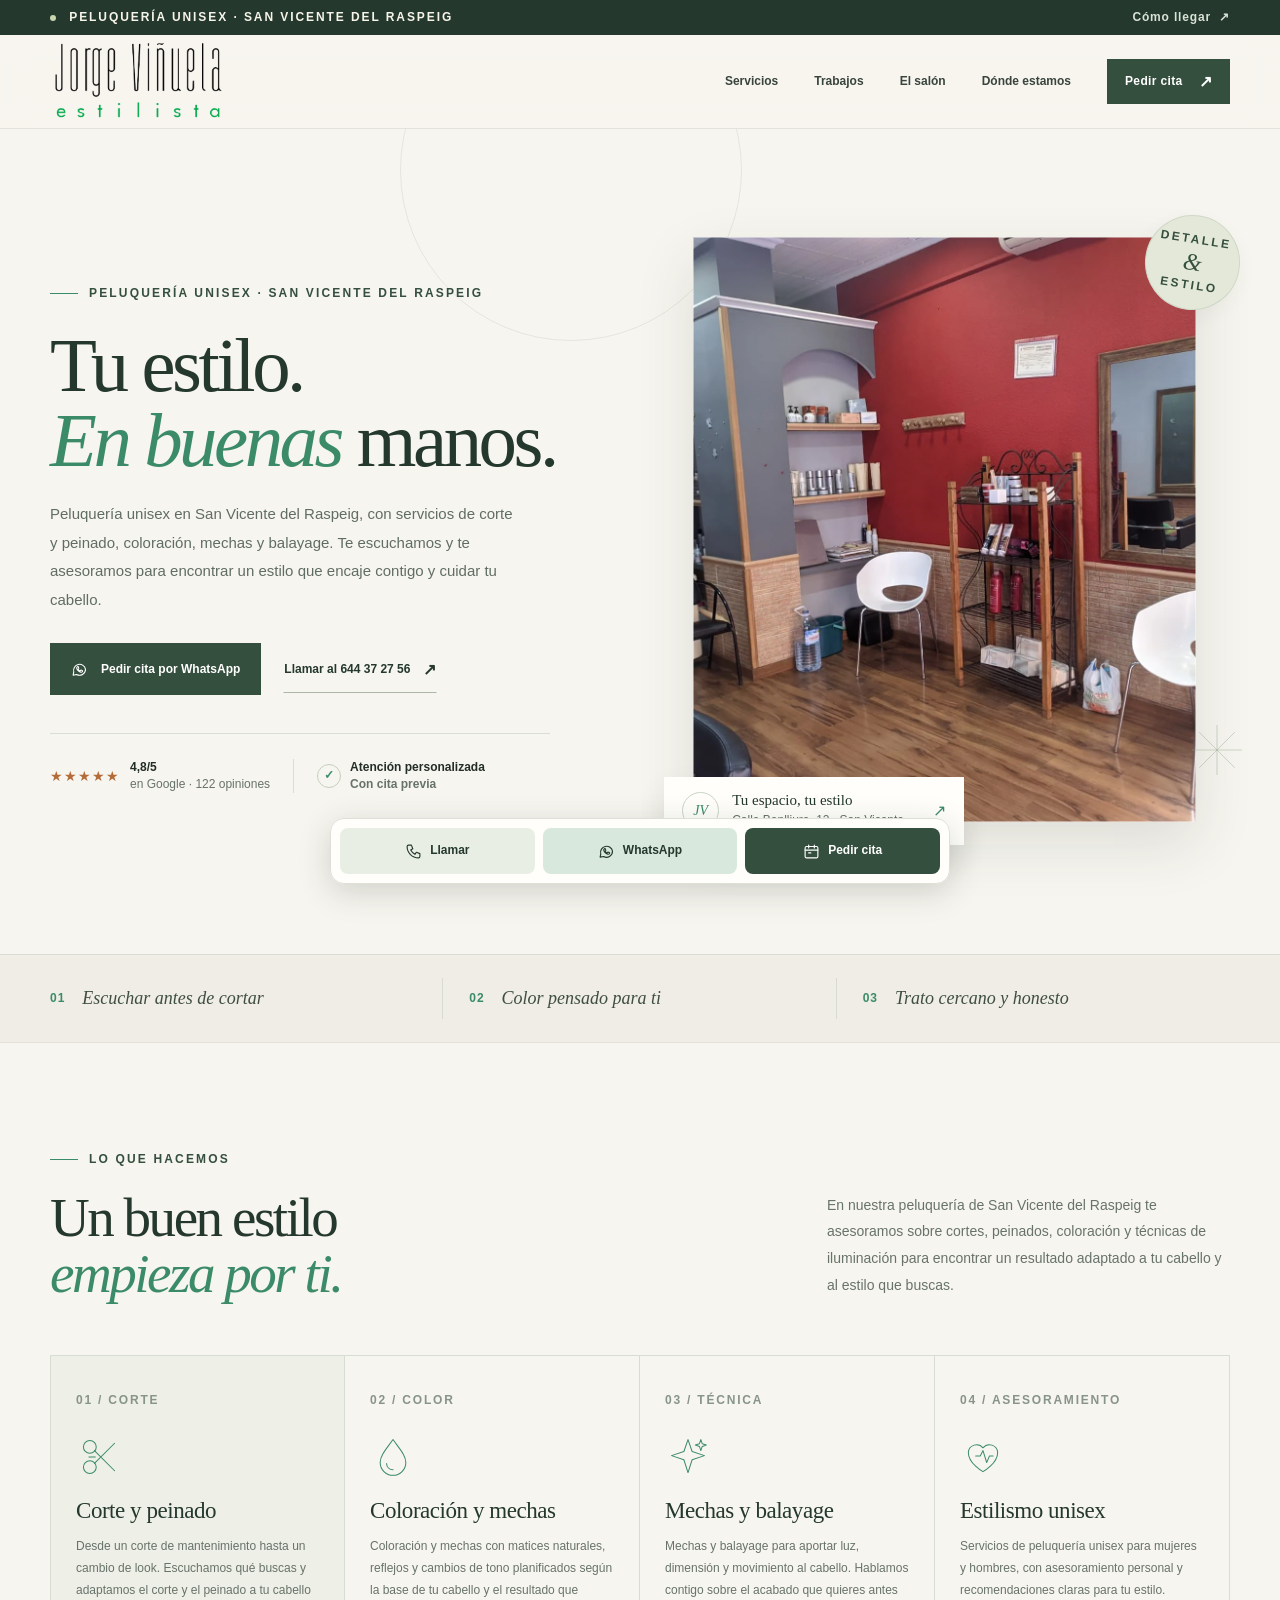
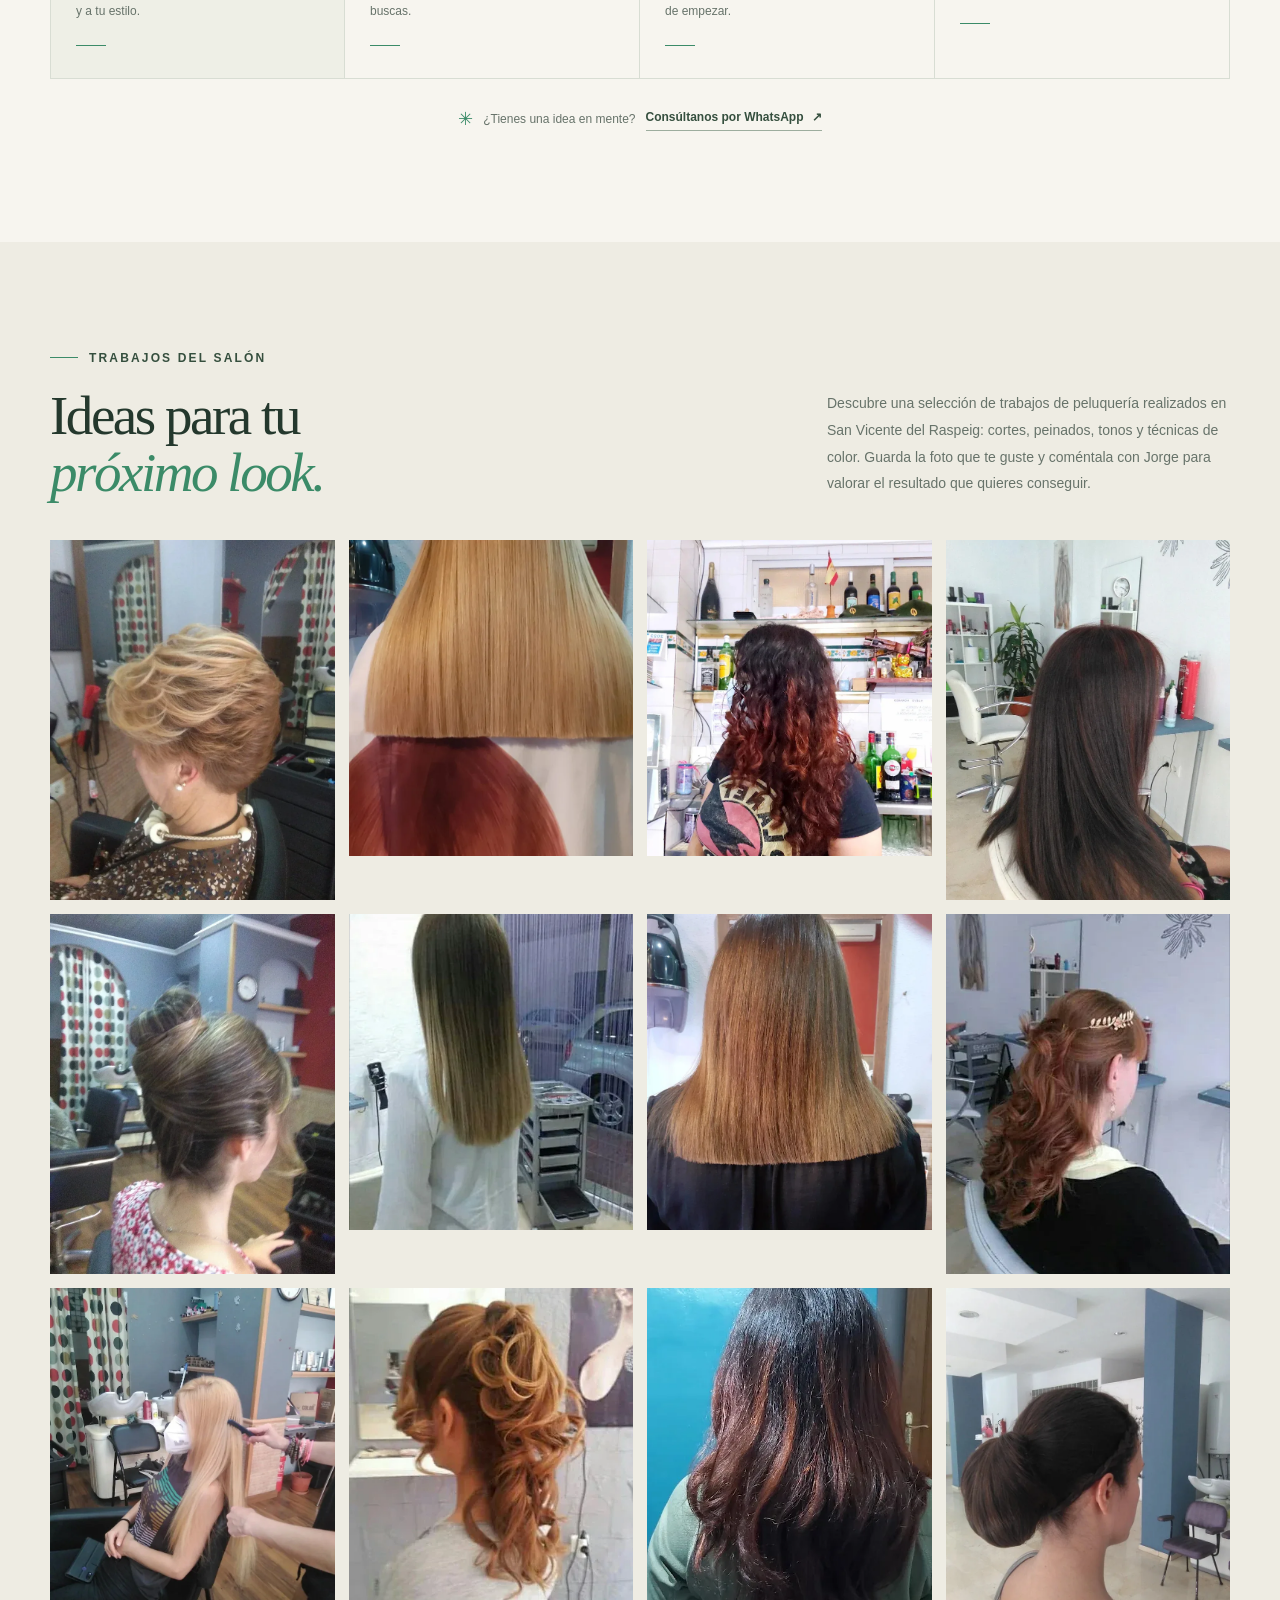
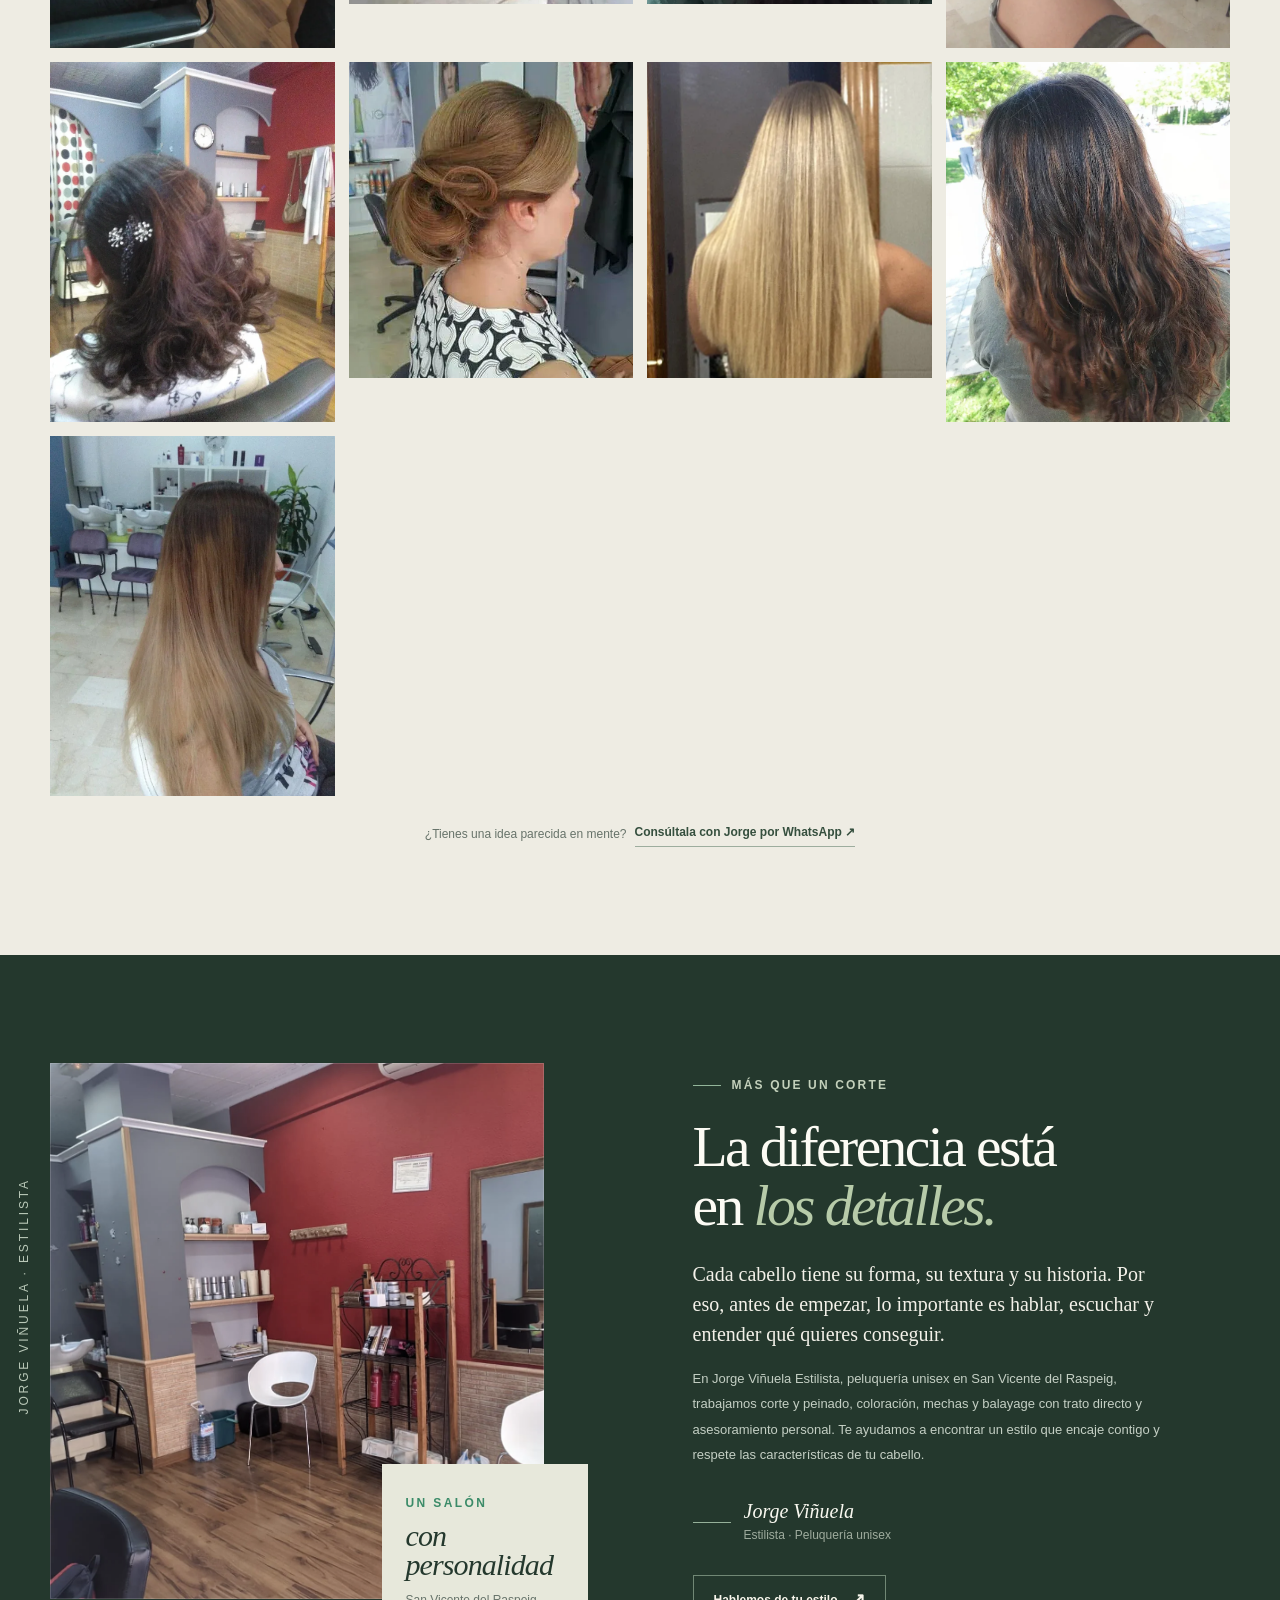
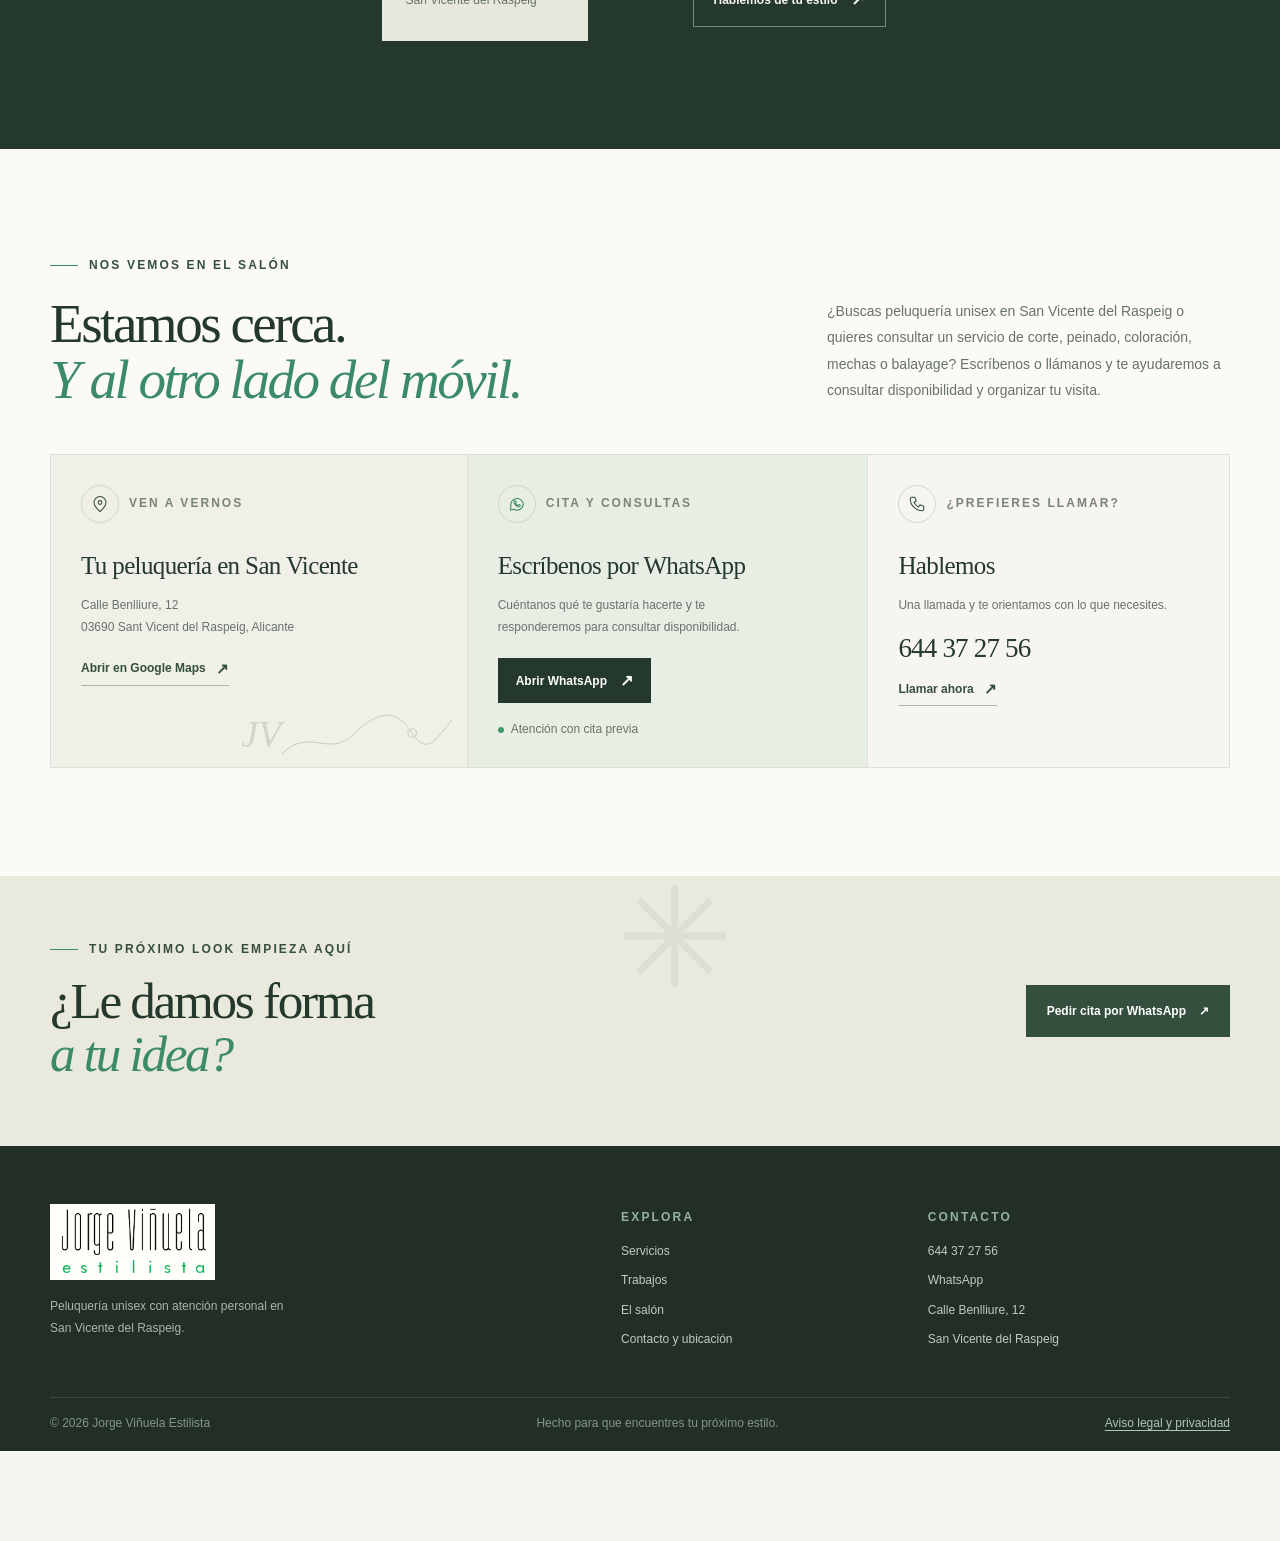
==== index.html @ 23b0779c "Integra el carrusel de reseñas reales de Google" ====
<!doctype html>
<html lang="es">
<head>
  <meta charset="utf-8">
  <meta name="viewport" content="width=device-width, initial-scale=1">
  <meta name="theme-color" content="#f7f5ef">
  <meta name="apple-mobile-web-app-capable" content="yes">
  <meta name="apple-mobile-web-app-title" content="Jorge Viñuela Estilista">
  <meta name="apple-mobile-web-app-status-bar-style" content="default">
  <link rel="manifest" href="/manifest.webmanifest">
  <link rel="apple-touch-icon" href="/assets/pwa-icon.svg?v=7">
  <meta name="description" content="Peluquería unisex en San Vicente del Raspeig: corte, peinado, coloración, mechas y balayage con asesoramiento personalizado. Pide cita por WhatsApp.">
  <meta property="og:type" content="website">
  <meta property="og:locale" content="es_ES">
  <meta property="og:title" content="Peluquería unisex en San Vicente del Raspeig | Jorge Viñuela">
  <meta property="og:description" content="Corte, peinado, coloración, mechas y balayage en San Vicente del Raspeig. Asesoramiento personalizado y cita por WhatsApp.">
  <meta property="og:image" content="https://www.jorgevinuelaestilista.es/assets/salon-interior.webp">
  <meta property="og:image:alt" content="Interior de Jorge Viñuela Estilista en San Vicente del Raspeig">
  <meta property="og:url" content="https://www.jorgevinuelaestilista.es/">
  <meta property="og:site_name" content="Jorge Viñuela Estilista">
  <meta name="twitter:card" content="summary_large_image">
  <meta name="twitter:title" content="Peluquería unisex en San Vicente del Raspeig | Jorge Viñuela">
  <meta name="twitter:description" content="Corte, peinado, coloración, mechas y balayage en San Vicente del Raspeig. Pide cita por WhatsApp.">
  <meta name="twitter:image" content="https://www.jorgevinuelaestilista.es/assets/salon-interior.webp">
  <meta name="twitter:image:alt" content="Interior de Jorge Viñuela Estilista en San Vicente del Raspeig">
  <meta name="robots" content="index, follow, max-image-preview:large">
  <title>Peluquería unisex en San Vicente del Raspeig | Jorge Viñuela</title>
  <link rel="canonical" href="https://www.jorgevinuelaestilista.es/">
  <link rel="icon" type="image/svg+xml" href="/assets/favicon.svg?v=7">
  <link rel="preload" as="image" href="assets/salon-interior.webp" fetchpriority="high">
  <link rel="stylesheet" href="styles.css">
  <link rel="stylesheet" href="gallery.css">
  <link rel="stylesheet" href="reviews.css">
  <script type="application/ld+json">
  {
    "@context": "https://schema.org",
    "@graph": [
      {
        "@type": "WebSite",
        "@id": "https://www.jorgevinuelaestilista.es/#website",
        "url": "https://www.jorgevinuelaestilista.es/",
        "name": "Jorge Viñuela Estilista",
        "inLanguage": "es-ES",
        "publisher": { "@id": "https://www.jorgevinuelaestilista.es/#salon" }
      },
      {
        "@type": "HairSalon",
        "@id": "https://www.jorgevinuelaestilista.es/#salon",
        "name": "Jorge Viñuela Estilista",
        "url": "https://www.jorgevinuelaestilista.es/",
        "description": "Peluquería unisex en San Vicente del Raspeig, Alicante. Corte y peinado, coloración, mechas, balayage y estilismo con asesoramiento personalizado y cita previa.",
        "telephone": "+34644372756",
        "logo": "https://www.jorgevinuelaestilista.es/assets/logo.png",
        "image": [
          "https://www.jorgevinuelaestilista.es/assets/salon-interior.webp",
          "https://www.jorgevinuelaestilista.es/assets/trabajo-01.webp",
          "https://www.jorgevinuelaestilista.es/assets/trabajo-02.webp"
        ],
        "address": {
          "@type": "PostalAddress",
          "streetAddress": "Calle Benlliure, 12",
          "postalCode": "03690",
          "addressLocality": "Sant Vicent del Raspeig",
          "addressRegion": "Alicante",
          "addressCountry": "ES"
        },
        "areaServed": [
          { "@type": "City", "name": "Sant Vicent del Raspeig" },
          { "@type": "AdministrativeArea", "name": "Alicante" }
        ],
        "hasMap": "https://www.google.com/maps/search/?api=1&query=Jorge+Vi%C3%B1uela+Estilista+Calle+Benlliure+12+Sant+Vicent+del+Raspeig",
        "knowsAbout": [
          "Peluquería unisex",
          "Corte y peinado",
          "Coloración capilar",
          "Mechas",
          "Balayage",
          "Estilismo capilar"
        ],
        "hasOfferCatalog": {
          "@type": "OfferCatalog",
          "name": "Servicios de peluquería",
          "itemListElement": [
            { "@type": "Offer", "itemOffered": { "@type": "Service", "name": "Corte y peinado" } },
            { "@type": "Offer", "itemOffered": { "@type": "Service", "name": "Coloración y mechas" } },
            { "@type": "Offer", "itemOffered": { "@type": "Service", "name": "Mechas y balayage" } },
            { "@type": "Offer", "itemOffered": { "@type": "Service", "name": "Estilismo unisex" } }
          ]
        }
      }
    ]
  }
  </script>
</head>
<body id="top">
  <a class="skip-link" href="#contenido">Saltar al contenido</a>
  <div class="topline">
    <div class="container topline-inner">
      <span><span class="topline-dot"></span> PELUQUERÍA UNISEX · SAN VICENTE DEL RASPEIG</span>
      <a href="https://www.google.com/maps/search/?api=1&amp;query=Jorge+Vi%C3%B1uela+estilista+Calle+Benlliure+12+San+Vicente+del+Raspeig" target="_blank" rel="noopener noreferrer">Cómo llegar <span aria-hidden="true">↗</span></a>
    </div>
  </div>
  <header class="site-header" id="inicio">
    <div class="container nav-wrap">
      <a class="brand" href="#top" aria-label="Jorge Viñuela Estilista, ir al inicio"><img src="assets/logo.png" alt="Jorge Viñuela Estilista, peluquería unisex en San Vicente del Raspeig" width="252" height="120"></a>
      <button class="menu-toggle" aria-label="Abrir menú" aria-expanded="false" aria-controls="main-nav"><span></span><span></span></button>
      <nav class="main-nav" id="main-nav" aria-label="Navegación principal">
        <a href="#servicios">Servicios</a><a href="#galeria">Trabajos</a><a href="#salon">El salón</a><a href="#ubicacion">Dónde estamos</a>
        <a class="nav-cta" href="https://wa.me/34644372756?text=Hola%2C%20Jorge.%20Me%20gustar%C3%ADa%20pedir%20cita%20en%20la%20peluquer%C3%ADa.%20%C2%BFQu%C3%A9%20disponibilidad%20tienes%3F" target="_blank" rel="noopener noreferrer">Pedir cita <span aria-hidden="true">↗</span></a>
      </nav>
    </div>
  </header>
  <main id="contenido">
    <section class="hero section-pad">
      <div class="container hero-grid">
        <div class="hero-copy">
          <div class="eyebrow"><span class="eyebrow-line"></span> PELUQUERÍA UNISEX · SAN VICENTE DEL RASPEIG</div>
          <h1>Tu estilo.<br><em>En buenas</em> manos.</h1>
          <p class="hero-lede">Peluquería unisex en San Vicente del Raspeig, con servicios de corte y peinado, coloración, mechas y balayage. Te escuchamos y te asesoramos para encontrar un estilo que encaje contigo y cuidar tu cabello.</p>
          <div class="hero-actions">
            <a class="button button-primary" href="https://wa.me/34644372756?text=Hola%2C%20Jorge.%20Me%20gustar%C3%ADa%20pedir%20cita%20en%20la%20peluquer%C3%ADa.%20%C2%BFQu%C3%A9%20disponibilidad%20tienes%3F" target="_blank" rel="noopener noreferrer">
              <svg viewBox="0 0 24 24" aria-hidden="true"><path d="M20.5 11.7a8.5 8.5 0 0 1-12.6 7.4L3 20l.9-4.7a8.5 8.5 0 1 1 16.6-3.6Z"/><path d="M8.7 8.2c.2-.4.4-.4.7-.4h.4c.2 0 .3.1.4.4l.8 1.8c.1.2 0 .4-.1.6l-.6.7c-.2.2-.2.4 0 .7.5.8 1.2 1.5 2.1 1.9.2.1.4.1.6-.1l.8-.9c.2-.2.4-.2.6-.1l1.7.8c.2.1.3.2.3.4 0 .5-.2 1.1-.6 1.4-.5.4-1.2.6-1.9.4-1-.2-2.3-.9-3.5-2-1.1-1-1.9-2.3-2.2-3.2-.3-.8 0-1.7.5-2.4Z"/></svg> Pedir cita por WhatsApp
            </a>
            <a class="button button-text" href="tel:+34644372756">Llamar al 644 37 27 56 <span aria-hidden="true">↗</span></a>
          </div>
          <div class="hero-proof">
            <a class="rating" href="https://www.google.com/maps/search/?api=1&amp;query=Jorge+Vi%C3%B1uela+estilista+Calle+Benlliure+12+San+Vicente+del+Raspeig" target="_blank" rel="noopener noreferrer" aria-label="Consultar opiniones en Google"><span class="rating-stars" aria-hidden="true">★★★★★</span><span><strong>4,8/5</strong><small>en Google · 122 opiniones</small></span></a>
            <span class="proof-divider"></span><div class="appointment-note"><span class="round-check" aria-hidden="true">✓</span><span>Atención personalizada<small>Con cita previa</small></span></div>
          </div>
        </div>
        <div class="hero-visual">
          <div class="hero-photo-frame"><img class="hero-photo" src="assets/salon-interior.webp" alt="Interior de Jorge Viñuela Estilista, peluquería unisex en San Vicente del Raspeig" width="1600" height="1200" fetchpriority="high"></div>
          <div class="photo-caption"><span class="caption-mark">JV</span><span><strong>Tu espacio, tu estilo</strong><small>Calle Benlliure, 12 · San Vicente</small></span><span class="caption-arrow" aria-hidden="true">↗</span></div>
          <div class="hero-seal" aria-hidden="true"><span>DETALLE</span><b>&</b><span>ESTILO</span></div>
          <svg class="hero-spark" viewBox="0 0 90 90" aria-hidden="true"><path d="M45 0v90M0 45h90M13 13l64 64M77 13 13 77"/></svg>
        </div>
      </div><div class="hero-bottom-line" aria-hidden="true"></div>
    </section>
    <section class="value-strip" aria-label="Nuestra forma de trabajar"><div class="container value-grid"><div><span class="value-num">01</span><span>Escuchar antes de cortar</span></div><div><span class="value-num">02</span><span>Color pensado para ti</span></div><div><span class="value-num">03</span><span>Trato cercano y honesto</span></div></div></section>
        <section class="reviews-section section-pad" id="opiniones-google" aria-labelledby="reviews-title" hidden>
      <div class="container">
        <div class="reviews-header">
          <div class="reviews-heading">
            <div class="eyebrow"><span class="eyebrow-line"></span> OPINIONES REALES EN GOOGLE</div>
            <h2 id="reviews-title">Lo que cuentan quienes nos visitan.</h2>
            <p>Reseñas de clientes que han valorado con cinco estrellas y han compartido su experiencia por escrito.</p>
          </div>
          <div class="reviews-summary" id="reviews-summary" aria-label="Valoración general de Google"></div>
        </div>
        <div class="reviews-carousel" aria-label="Carrusel de reseñas de cinco estrellas" aria-roledescription="carrusel">
          <button class="reviews-control" type="button" data-review-direction="-1" aria-label="Ver reseña anterior">‹</button>
          <div class="reviews-viewport">
            <div class="reviews-track" id="reviews-track" aria-live="polite"></div>
          </div>
          <button class="reviews-control" type="button" data-review-direction="1" aria-label="Ver reseña siguiente">›</button>
        </div>
        <div class="reviews-dots" id="reviews-dots" aria-label="Elegir reseña"></div>
        <div class="reviews-footer"><span>Opiniones reales publicadas en Google</span><a class="reviews-google-link" href="https://www.google.com/maps/search/?api=1&amp;query=Jorge+Vi%C3%B1uela+Estilista+Calle+Benlliure+12+Sant+Vicent+del+Raspeig" target="_blank" rel="noopener noreferrer">Leer todas las reseñas en Google ↗</a></div>
      </div>
    </section>
<section class="services section-pad" id="servicios">
      <div class="container">
        <div class="section-heading services-heading"><div><div class="eyebrow"><span class="eyebrow-line"></span> LO QUE HACEMOS</div><h2>Un buen estilo<br><em>empieza por ti.</em></h2></div><p>En nuestra peluquería de San Vicente del Raspeig te asesoramos sobre cortes, peinados, coloración y técnicas de iluminación para encontrar un resultado adaptado a tu cabello y al estilo que buscas.</p></div>
        <div class="service-grid">
          <article class="service-card service-card-featured"><span class="service-index">01 / CORTE</span><div class="service-icon" aria-hidden="true"><svg viewBox="0 0 48 48"><circle cx="14" cy="13" r="7"/><circle cx="14" cy="35" r="7"/><path d="m19 17 22 22M19 31 41 9M20 24l-7 0"/></svg></div><h3>Corte y peinado</h3><p>Desde un corte de mantenimiento hasta un cambio de look. Escuchamos qué buscas y adaptamos el corte y el peinado a tu cabello y a tu estilo.</p><span class="service-line"></span></article>
          <article class="service-card"><span class="service-index">02 / COLOR</span><div class="service-icon" aria-hidden="true"><svg viewBox="0 0 48 48"><path d="M24 5C17 15 10 22 10 30a14 14 0 0 0 28 0C38 22 31 15 24 5Z"/><path d="M17 31c0 4 3 7 7 7"/></svg></div><h3>Coloración y mechas</h3><p>Coloración y mechas con matices naturales, reflejos y cambios de tono planificados según la base de tu cabello y el resultado que buscas.</p><span class="service-line"></span></article>
          <article class="service-card"><span class="service-index">03 / TÉCNICA</span><div class="service-icon" aria-hidden="true"><svg viewBox="0 0 48 48"><path d="M24 5 28.5 18 42 22.5 28.5 27 24 41 19.5 27 6 22.5 19.5 18 24 5Z"/><path d="m38 5 1.5 4.5L44 11l-4.5 1.5L38 17l-1.5-4.5L32 11l4.5-1.5L38 5Z"/></svg></div><h3>Mechas y balayage</h3><p>Mechas y balayage para aportar luz, dimensión y movimiento al cabello. Hablamos contigo sobre el acabado que quieres antes de empezar.</p><span class="service-line"></span></article>
          <article class="service-card"><span class="service-index">04 / ASESORAMIENTO</span><div class="service-icon" aria-hidden="true"><svg viewBox="0 0 48 48"><path d="M24 40s-16-9-16-21a9 9 0 0 1 16-5 9 9 0 0 1 16 5c0 12-16 21-16 21Z"/><path d="M16 23h5l3-6 4 13 3-7h4"/></svg></div><h3>Estilismo unisex</h3><p>Servicios de peluquería unisex para mujeres y hombres, con asesoramiento personal y recomendaciones claras para tu estilo.</p><span class="service-line"></span></article>
        </div>
        <div class="services-footnote"><span class="tiny-spark" aria-hidden="true">✳</span> ¿Tienes una idea en mente? <a href="https://wa.me/34644372756?text=Hola%2C%20Jorge.%20Quiero%20consultarte%20un%20servicio%20de%20peluquer%C3%ADa." target="_blank" rel="noopener noreferrer">Consúltanos por WhatsApp <span aria-hidden="true">↗</span></a></div>
      </div>
    </section>
    <section class="gallery section-pad" id="galeria">
      <div class="container">
        <div class="section-heading gallery-heading"><div><div class="eyebrow"><span class="eyebrow-line"></span> TRABAJOS DEL SALÓN</div><h2>Ideas para tu<br><em>próximo look.</em></h2></div><p>Descubre una selección de trabajos de peluquería realizados en San Vicente del Raspeig: cortes, peinados, tonos y técnicas de color. Guarda la foto que te guste y coméntala con Jorge para valorar el resultado que quieres conseguir.</p></div>
        <div class="gallery-grid" aria-label="Galería de trabajos de peluquería">
          <button class="gallery-item" type="button" data-gallery-index="0" aria-label="Ampliar fotografía: Rubio dorado"><img src="assets/trabajo-01.webp" alt="Rubio dorado con acabado luminoso, trabajo de coloración capilar" loading="lazy" width="800" height="1000"><span class="gallery-caption"><span><strong>Rubio dorado</strong><small>Color y acabado</small></span><span class="gallery-zoom" aria-hidden="true">↗</span></span></button>
          <button class="gallery-item" type="button" data-gallery-index="1" aria-label="Ampliar fotografía: Rizos cobrizos"><img src="assets/trabajo-02.webp" alt="Cabello rizado en tono cobrizo, con definición y movimiento" loading="lazy" width="800" height="1000"><span class="gallery-caption"><span><strong>Rizos cobrizos</strong><small>Rizos y color</small></span><span class="gallery-zoom" aria-hidden="true">↗</span></span></button>
          <button class="gallery-item" type="button" data-gallery-index="2" aria-label="Ampliar fotografía: Castaño con reflejos"><img src="assets/trabajo-03.webp" alt="Melena castaña con reflejos suaves y luminosos" loading="lazy" width="800" height="1000"><span class="gallery-caption"><span><strong>Castaño con reflejos</strong><small>Color y reflejos</small></span><span class="gallery-zoom" aria-hidden="true">↗</span></span></button>
          <button class="gallery-item" type="button" data-gallery-index="3" aria-label="Ampliar fotografía: Recogido elegante"><img src="assets/trabajo-04.webp" alt="Peinado recogido elegante para una ocasión especial" loading="lazy" width="800" height="1000"><span class="gallery-caption"><span><strong>Recogido elegante</strong><small>Recogidos</small></span><span class="gallery-zoom" aria-hidden="true">↗</span></span></button>
          <button class="gallery-item" type="button" data-gallery-index="4" aria-label="Ampliar fotografía: Castaño liso"><img src="assets/trabajo-05.webp" alt="Melena castaña lisa con acabado pulido" loading="lazy" width="800" height="1000"><span class="gallery-caption"><span><strong>Castaño liso</strong><small>Corte y acabado</small></span><span class="gallery-zoom" aria-hidden="true">↗</span></span></button>
          <button class="gallery-item" type="button" data-gallery-index="5" aria-label="Ampliar fotografía: Rubio degradado"><img src="assets/trabajo-06.webp" alt="Color rubio degradado con una transición suave de tonos" loading="lazy" width="800" height="1000"><span class="gallery-caption"><span><strong>Rubio degradado</strong><small>Color y degradado</small></span><span class="gallery-zoom" aria-hidden="true">↗</span></span></button>
          <button class="gallery-item" type="button" data-gallery-index="6" aria-label="Ampliar fotografía: Corte recto y brillo"><img src="assets/trabajo-07.webp" alt="Corte recto con cabello brillante y acabado liso" loading="lazy" width="800" height="1000"><span class="gallery-caption"><span><strong>Corte recto y brillo</strong><small>Corte y acabado</small></span><span class="gallery-zoom" aria-hidden="true">↗</span></span></button>
          <button class="gallery-item" type="button" data-gallery-index="7" aria-label="Ampliar fotografía: Semirrecogido con ondas"><img src="assets/trabajo-08.webp" alt="Semirrecogido con ondas para un peinado de ocasión" loading="lazy" width="800" height="1000"><span class="gallery-caption"><span><strong>Semirrecogido con ondas</strong><small>Peinados de ocasión</small></span><span class="gallery-zoom" aria-hidden="true">↗</span></span></button>
          <button class="gallery-item" type="button" data-gallery-index="8" aria-label="Ampliar fotografía: Melena rubia"><img src="assets/trabajo-09.webp" alt="Melena rubia con acabado natural y luminoso" loading="lazy" width="800" height="1000"><span class="gallery-caption"><span><strong>Melena rubia</strong><small>Color y longitud</small></span><span class="gallery-zoom" aria-hidden="true">↗</span></span></button>
          <button class="gallery-item" type="button" data-gallery-index="9" aria-label="Ampliar fotografía: Recogido de fiesta"><img src="assets/trabajo-10.webp" alt="Recogido de fiesta con acabado elegante" loading="lazy" width="800" height="1000"><span class="gallery-caption"><span><strong>Recogido de fiesta</strong><small>Peinados de ocasión</small></span><span class="gallery-zoom" aria-hidden="true">↗</span></span></button>
          <button class="gallery-item" type="button" data-gallery-index="10" aria-label="Ampliar fotografía: Melena con matices caoba"><img src="assets/trabajo-11.webp" alt="Melena castaña con matices de color caoba" loading="lazy" width="800" height="1000"><span class="gallery-caption"><span><strong>Melena con matices caoba</strong><small>Color y matices</small></span><span class="gallery-zoom" aria-hidden="true">↗</span></span></button>
          <button class="gallery-item" type="button" data-gallery-index="11" aria-label="Ampliar fotografía: Coleta pulida"><img src="assets/trabajo-12.webp" alt="Coleta pulida con peinado de acabado definido" loading="lazy" width="800" height="1000"><span class="gallery-caption"><span><strong>Coleta pulida</strong><small>Peinados</small></span><span class="gallery-zoom" aria-hidden="true">↗</span></span></button>
          <button class="gallery-item" type="button" data-gallery-index="12" aria-label="Ampliar fotografía: Recogido con accesorio"><img src="assets/trabajo-13.webp" alt="Peinado recogido con accesorio para un evento" loading="lazy" width="800" height="1000"><span class="gallery-caption"><span><strong>Recogido con accesorio</strong><small>Peinados de ocasión</small></span><span class="gallery-zoom" aria-hidden="true">↗</span></span></button>
          <button class="gallery-item" type="button" data-gallery-index="13" aria-label="Ampliar fotografía: Moño elegante"><img src="assets/trabajo-14.webp" alt="Moño elegante para un peinado de ocasión" loading="lazy" width="800" height="1000"><span class="gallery-caption"><span><strong>Moño elegante</strong><small>Recogidos</small></span><span class="gallery-zoom" aria-hidden="true">↗</span></span></button>
          <button class="gallery-item" type="button" data-gallery-index="14" aria-label="Ampliar fotografía: Rubio luminoso"><img src="assets/trabajo-15.webp" alt="Color rubio luminoso con reflejos suaves" loading="lazy" width="800" height="1000"><span class="gallery-caption"><span><strong>Rubio luminoso</strong><small>Color y acabado</small></span><span class="gallery-zoom" aria-hidden="true">↗</span></span></button>
          <button class="gallery-item" type="button" data-gallery-index="15" aria-label="Ampliar fotografía: Reflejos cálidos"><img src="assets/trabajo-16.webp" alt="Melena con reflejos cálidos y matices naturales" loading="lazy" width="800" height="1000"><span class="gallery-caption"><span><strong>Reflejos cálidos</strong><small>Color y reflejos</small></span><span class="gallery-zoom" aria-hidden="true">↗</span></span></button>
          <button class="gallery-item" type="button" data-gallery-index="16" aria-label="Ampliar fotografía: Corte corto texturizado"><img src="assets/trabajo-17.webp" alt="Corte corto texturizado con volumen y movimiento" loading="lazy" width="800" height="1000"><span class="gallery-caption"><span><strong>Corte corto texturizado</strong><small>Corte y volumen</small></span><span class="gallery-zoom" aria-hidden="true">↗</span></span></button>
        </div>
        <div class="gallery-footnote"><span>¿Tienes una idea parecida en mente?</span> <a href="https://wa.me/34644372756?text=Hola%2C%20Jorge.%20Quiero%20consultarte%20un%20estilo%20que%20he%20visto%20en%20la%20galer%C3%ADa." target="_blank" rel="noopener noreferrer">Consúltala con Jorge por WhatsApp ↗</a></div>
      </div>
    </section>
    <dialog class="gallery-lightbox" aria-label="Fotografía ampliada"><button class="lightbox-close" type="button" aria-label="Cerrar fotografía">×</button><button class="lightbox-prev" type="button" aria-label="Fotografía anterior">‹</button><figure><img src="assets/trabajo-01.webp" alt="Fotografía ampliada del trabajo seleccionado"><figcaption></figcaption></figure><button class="lightbox-next" type="button" aria-label="Fotografía siguiente">›</button></dialog>
    <section class="about section-pad" id="salon">
      <div class="container about-grid">
        <div class="about-art"><div class="about-photo"><img src="assets/salon-interior.webp" alt="Tocadores y zona de trabajo de la peluquería Jorge Viñuela en San Vicente del Raspeig" loading="lazy" width="1600" height="1200"></div><div class="about-number"><span>UN SALÓN</span><strong>con<br>personalidad</strong><i>San Vicente del Raspeig</i></div><div class="about-vertical" aria-hidden="true">JORGE VIÑUELA · ESTILISTA</div></div>
        <div class="about-copy"><div class="eyebrow eyebrow-light"><span class="eyebrow-line"></span> MÁS QUE UN CORTE</div><h2>La diferencia está<br>en <em>los detalles.</em></h2><p class="about-lede">Cada cabello tiene su forma, su textura y su historia. Por eso, antes de empezar, lo importante es hablar, escuchar y entender qué quieres conseguir.</p><p>En Jorge Viñuela Estilista, peluquería unisex en San Vicente del Raspeig, trabajamos corte y peinado, coloración, mechas y balayage con trato directo y asesoramiento personal. Te ayudamos a encontrar un estilo que encaje contigo y respete las características de tu cabello.</p><div class="signature"><span class="signature-rule"></span><span><strong>Jorge Viñuela</strong><small>Estilista · Peluquería unisex</small></span></div><a class="button button-outline-light" href="https://wa.me/34644372756?text=Hola%2C%20Jorge.%20Me%20gustar%C3%ADa%20pedir%20cita%20en%20la%20peluquer%C3%ADa." target="_blank" rel="noopener noreferrer">Hablemos de tu estilo <span aria-hidden="true">↗</span></a></div>
      </div>
    </section>
    <section class="contact section-pad" id="ubicacion">
      <div class="container">
        <div class="section-heading contact-heading"><div><div class="eyebrow"><span class="eyebrow-line"></span> NOS VEMOS EN EL SALÓN</div><h2>Estamos cerca.<br><em>Y al otro lado del móvil.</em></h2></div><p>¿Buscas peluquería unisex en San Vicente del Raspeig o quieres consultar un servicio de corte, peinado, coloración, mechas o balayage? Escríbenos o llámanos y te ayudaremos a consultar disponibilidad y organizar tu visita.</p></div>
        <div class="contact-grid">
          <article class="contact-card contact-card-location"><div class="contact-card-top"><span class="contact-icon" aria-hidden="true"><svg viewBox="0 0 24 24"><path d="M20 10c0 5-8 12-8 12S4 15 4 10a8 8 0 1 1 16 0Z"/><circle cx="12" cy="10" r="2.5"/></svg></span><span class="card-label">VEN A VERNOS</span></div><h3>Tu peluquería en San Vicente</h3><address>Calle Benlliure, 12<br>03690 Sant Vicent del Raspeig, Alicante</address><a class="card-link" href="https://www.google.com/maps/search/?api=1&amp;query=Jorge+Vi%C3%B1uela+estilista+Calle+Benlliure+12+San+Vicente+del+Raspeig" target="_blank" rel="noopener noreferrer">Abrir en Google Maps <span aria-hidden="true">↗</span></a><div class="location-doodle" aria-hidden="true"><span>JV</span><svg viewBox="0 0 200 70"><path d="M1 58C35 26 55 64 85 35S135 6 153 34s29 5 46-15"/><circle cx="153" cy="34" r="5"/></svg></div></article>
          <article class="contact-card contact-card-whatsapp"><div class="contact-card-top"><span class="contact-icon contact-icon-green" aria-hidden="true"><svg viewBox="0 0 24 24"><path d="M20.5 11.7a8.5 8.5 0 0 1-12.6 7.4L3 20l.9-4.7a8.5 8.5 0 1 1 16.6-3.6Z"/><path d="M8.7 8.2c.2-.4.4-.4.7-.4h.4c.2 0 .3.1.4.4l.8 1.8c.1.2 0 .4-.1.6l-.6.7c-.2.2-.2.4 0 .7.5.8 1.2 1.5 2.1 1.9.2.1.4.1.6-.1l.8-.9c.2-.2.4-.2.6-.1l1.7.8c.2.1.3.2.3.4 0 .5-.2 1.1-.6 1.4-.5.4-1.2.6-1.9.4-1-.2-2.3-.9-3.5-2-1.1-1-1.9-2.3-2.2-3.2-.3-.8 0-1.7.5-2.4Z"/></svg></span><span class="card-label">CITA Y CONSULTAS</span></div><h3>Escríbenos por WhatsApp</h3><p>Cuéntanos qué te gustaría hacerte y te responderemos para consultar disponibilidad.</p><a class="button button-dark" href="https://wa.me/34644372756?text=Hola%2C%20Jorge.%20Me%20gustar%C3%ADa%20pedir%20cita%20en%20la%20peluquer%C3%ADa.%20%C2%BFQu%C3%A9%20disponibilidad%20tienes%3F" target="_blank" rel="noopener noreferrer">Abrir WhatsApp <span aria-hidden="true">↗</span></a><div class="whatsapp-note"><span class="status-dot"></span> Atención con cita previa</div></article>
          <article class="contact-card contact-card-phone"><div class="contact-card-top"><span class="contact-icon" aria-hidden="true"><svg viewBox="0 0 24 24"><path d="M5 3h4l2 5-3 2a16 16 0 0 0 6 6l2-3 5 2v4a2 2 0 0 1-2 2A16 16 0 0 1 3 5a2 2 0 0 1 2-2Z"/></svg></span><span class="card-label">¿PREFIERES LLAMAR?</span></div><h3>Hablemos</h3><p>Una llamada y te orientamos con lo que necesites.</p><a class="phone-number" href="tel:+34644372756">644 37 27 56</a><a class="card-link" href="tel:+34644372756">Llamar ahora <span aria-hidden="true">↗</span></a></article>
        </div>
      </div>
    </section>
    <section class="final-cta"><div class="container final-cta-inner"><span class="final-spark" aria-hidden="true">✳</span><div><div class="eyebrow"><span class="eyebrow-line"></span> TU PRÓXIMO LOOK EMPIEZA AQUÍ</div><h2>¿Le damos forma<br><em>a tu idea?</em></h2></div><a class="button button-primary" href="https://wa.me/34644372756?text=Hola%2C%20Jorge.%20Me%20gustar%C3%ADa%20pedir%20cita%20en%20la%20peluquer%C3%ADa.%20%C2%BFQu%C3%A9%20disponibilidad%20tienes%3F" target="_blank" rel="noopener noreferrer">Pedir cita por WhatsApp <span aria-hidden="true">↗</span></a></div></section>
  </main>
  <footer class="site-footer"><div class="container footer-main"><div class="footer-brand"><a class="brand brand-footer" href="#inicio" aria-label="Volver al inicio"><img src="assets/logo.png" alt="Jorge Viñuela Estilista, peluquería unisex en San Vicente del Raspeig" width="252" height="120"></a><p>Peluquería unisex con atención personal en San Vicente del Raspeig.</p></div><div class="footer-nav"><span class="footer-heading">EXPLORA</span><a href="#servicios">Servicios</a><a href="#galeria">Trabajos</a><a href="#salon">El salón</a><a href="#ubicacion">Contacto y ubicación</a></div><div class="footer-nav"><span class="footer-heading">CONTACTO</span><a href="tel:+34644372756">644 37 27 56</a><a href="https://wa.me/34644372756?text=Hola%2C%20Jorge.%20Me%20gustar%C3%ADa%20pedir%20cita." target="_blank" rel="noopener noreferrer">WhatsApp</a><span>Calle Benlliure, 12</span><span>San Vicente del Raspeig</span></div></div><div class="container footer-bottom"><span>© <span id="year">2026</span> Jorge Viñuela Estilista</span><span>Hecho para que encuentres tu próximo estilo.</span><a href="aviso-legal.html">Aviso legal y privacidad</a></div></footer>
  <div class="mobile-contact-bar" aria-label="Acciones rápidas de contacto">
    <a href="tel:+34644372756" class="mobile-call" aria-label="Llamar al 644 37 27 56"><svg viewBox="0 0 24 24" aria-hidden="true"><path d="M5 3h4l2 5-3 2a16 16 0 0 0 6 6l2-3 5 2v4a2 2 0 0 1-2 2A16 16 0 0 1 3 5a2 2 0 0 1 2-2Z"/></svg><span>Llamar</span></a>
    <a href="https://wa.me/34644372756?text=Hola%2C%20Jorge.%20Quiero%20hacerte%20una%20consulta." target="_blank" rel="noopener noreferrer" class="mobile-message" aria-label="Enviar un WhatsApp"><svg viewBox="0 0 24 24" aria-hidden="true"><path d="M20.5 11.7a8.5 8.5 0 0 1-12.6 7.4L3 20l.9-4.7a8.5 8.5 0 1 1 16.6-3.6Z"/><path d="M8.7 8.2c.2-.4.4-.4.7-.4h.4c.2 0 .3.1.4.4l.8 1.8c.1.2 0 .4-.1.6l-.6.7c-.2.2-.2.4 0 .7.5.8 1.2 1.5 2.1 1.9.2.1.4.1.6-.1l.8-.9c.2-.2.4-.2.6-.1l1.7.8c.2.1.3.2.3.4 0 .5-.2 1.1-.6 1.4-.5.4-1.2.6-1.9.4-1-.2-2.3-.9-3.5-2-1.1-1-1.9-2.3-2.2-3.2-.3-.8 0-1.7.5-2.4Z"/></svg><span>WhatsApp</span></a>
    <a href="https://wa.me/34644372756?text=Hola%2C%20Jorge.%20Me%20gustar%C3%ADa%20pedir%20cita%20en%20la%20peluquer%C3%ADa.%20%C2%BFQu%C3%A9%20disponibilidad%20tienes%3F" target="_blank" rel="noopener noreferrer" class="mobile-appointment" aria-label="Pedir cita por WhatsApp"><svg viewBox="0 0 24 24" aria-hidden="true"><rect x="3" y="5" width="18" height="16" rx="2"/><path d="M16 3v4M8 3v4M3 10h18M8 14h3"/></svg><span>Pedir cita</span></a>
    <button class="mobile-install" id="pwa-install" type="button" aria-label="Añadir esta web al móvil"><span>Añadir al móvil</span></button>
  </div>
  <dialog class="pwa-help-dialog" id="pwa-help" aria-labelledby="pwa-help-title"><button class="pwa-help-close" type="button" aria-label="Cerrar instrucciones">×</button><h2 id="pwa-help-title">Añadir Jorge Viñuela a tu móvil</h2><p id="pwa-help-text">Sigue las instrucciones del navegador para añadir esta web a la pantalla de inicio.</p><button class="button button-primary pwa-help-ok" type="button">Entendido</button></dialog>
  <script src="script.js" defer></script>
  <script src="gallery.js" defer></script>
  <script src="reviews.js" defer></script>
</body>
</html>
---- styles.css ----
:root {
  --paper: #f7f5ef;
  --paper-deep: #efede5;
  --white: #fffefa;
  --ink: #232d27;
  --muted: #67736a;
  --line: #d9ded4;
  --green: #354f3e;
  --green-dark: #24382d;
  --sage: #b8c2ae;
  --leaf: #3b8b68;
  --brick: #a34d3f;
  --serif: Georgia, "Times New Roman", serif;
  --sans: "Avenir Next", Avenir, "Segoe UI", Helvetica, Arial, sans-serif;
  --container: 1180px;
}
* { box-sizing: border-box; }
html { scroll-behavior: smooth; scroll-padding-top: 90px; }
body { margin: 0; color: var(--ink); background: var(--paper); font-family: var(--sans); font-size: 16px; line-height: 1.6; -webkit-font-smoothing: antialiased; }
img { max-width: 100%; display: block; }
a { color: inherit; text-decoration: none; }
button { font: inherit; }
.container { width: min(var(--container), calc(100% - 56px)); margin: 0 auto; }
.skip-link { position: absolute; left: 12px; top: -60px; background: var(--green-dark); color: white; padding: 10px 16px; z-index: 1000; }
.skip-link:focus { top: 12px; }
.topline { background: var(--green-dark); color: #f7f4e9; font-size: 12px; font-weight: 700; letter-spacing: .16em; }
.topline-inner { display:flex; align-items:center; justify-content:space-between; gap: 18px; min-height: 35px; }
.topline-dot { display:inline-block; vertical-align:middle; width:6px;height:6px; border-radius:100%;background:#c9d5ad;margin-right:8px; }
.topline a { font-size: 12px; letter-spacing: .07em; font-weight: 600; color:#d9e2d6; }
.topline a span { margin-left:4px; }
.site-header { position: sticky; top:0; z-index:50; background:rgba(247,245,239,.94); backdrop-filter: blur(14px); border-bottom:1px solid rgba(51,76,59,.10); }
.nav-wrap { display:flex; align-items:center; justify-content:space-between; min-height:93px; }
.brand { display:block; width:174px; flex:0 0 auto; }
.brand img { width:100%; height:auto; mix-blend-mode:multiply; }
.main-nav { display:flex; align-items:center; gap:36px; color:#39443c; font-size:12px; font-weight:600; }
.main-nav > a:not(.nav-cta) { position:relative; padding:12px 0; }
.main-nav > a:not(.nav-cta)::after { content:""; position:absolute; left:0; bottom:5px; width:0; height:1px; background:var(--leaf); transition:width .2s ease; }
.main-nav > a:not(.nav-cta):hover::after { width:100%; }
.nav-cta { display:inline-flex; align-items:center; gap:16px; background:var(--green); color:#fff; padding:13px 18px; min-height:44px; font-size:12px; letter-spacing:.03em; transition:background .2s, transform .2s; }
.nav-cta:hover,.button-primary:hover { background:#243d2e; transform:translateY(-1px); }
.nav-cta span { font-size:16px; line-height:1; }
.menu-toggle { display:none; appearance:none; border:0; background:none; padding:10px; }
.hero { position:relative; overflow:hidden; padding:78px 0 68px; }
.hero::before { content:""; position:absolute; top:-130px; right:42%; width:340px; height:340px; border:1px solid rgba(76,104,80,.11); border-radius:50%; pointer-events:none; }
.hero-grid { display:grid; grid-template-columns: 1fr .94fr; gap:72px; align-items:center; position:relative; }
.hero-copy { padding:12px 0 18px; }
.eyebrow { display:flex; align-items:center; gap:11px; color:var(--green); font-size:12px; letter-spacing:.18em; line-height:1.4; font-weight:800; }
.eyebrow-line { display:inline-block; width:28px; height:1px; background:var(--leaf); }
h1,h2,h3,p { margin-top:0; }
h1,h2 { font-family:var(--serif); font-weight:400; letter-spacing:-.045em; }
.hero h1 { margin:26px 0 22px; font-size:clamp(55px,6vw,86px); line-height:.98; color:var(--green-dark); }
h1 em,h2 em { color:var(--leaf); font-weight:400; }
.hero-lede { max-width:470px; color:#606d62; font-size:15px; line-height:1.9; margin-bottom:29px; }
.hero-actions { display:flex; align-items:center; flex-wrap:wrap; gap:13px 22px; }
.button { display:inline-flex; gap:13px; align-items:center; justify-content:center; min-height:52px; padding:14px 20px; font-size:12px; line-height:1.2; font-weight:700; border:1px solid transparent; transition:background .2s, color .2s, border-color .2s, transform .2s; }
.button svg { width:17px; height:17px; fill:none; stroke:currentColor; stroke-width:1.5; stroke-linecap:round; stroke-linejoin:round; flex:0 0 auto; }
.button-primary { background:var(--green); color:white; }
.button-text { color:var(--green-dark); padding:13px 0; min-height:auto; border-bottom:1px solid #aab7a9; font-size:12px; }
.button-text:hover { border-color:var(--leaf); color:var(--leaf); }
.button-text span { font-size:16px; }
.hero-proof { display:flex; align-items:center; gap:23px; margin-top:38px; padding-top:25px; border-top:1px solid var(--line); max-width:500px; }
.rating { display:flex; align-items:center; gap:10px; }
.rating-stars { color:#b36c37; font-size:14px; letter-spacing:1px; }
.rating strong { display:block; font-size:12px; font-weight:800; line-height:1.3; }
.rating small,.appointment-note small { display:block; color:var(--muted); font-size:12px; line-height:1.4; }
.proof-divider { width:1px; height:34px; background:var(--line); }
.appointment-note { display:flex; gap:9px; align-items:center; font-size:12px; font-weight:700; line-height:1.3; }
.round-check { width:24px; height:24px; border:1px solid #c4d0be; color:var(--leaf); border-radius:50%; display:grid; place-items:center; font-size:12px; flex-shrink:0; }
.hero-visual { position:relative; padding:0 17px 25px 0; }
.hero-photo-frame { position:relative; overflow:hidden; background:#d5d7cf; aspect-ratio: .86; max-height:585px; box-shadow:0 22px 55px rgba(39,51,43,.12); }
.hero-photo-frame::after { content:""; position:absolute; inset:0; border:1px solid rgba(255,255,255,.44); pointer-events:none; }
.hero-photo { width:100%; height:100%; object-fit:cover; object-position:54% center; }
.photo-caption { position:absolute; left:-29px; bottom:2px; display:flex; align-items:center; gap:13px; min-width:300px; max-width:calc(100% - 10px); background:var(--white); padding:15px 18px; box-shadow:0 12px 28px rgba(33,44,35,.09); }
.caption-mark { width:37px;height:37px;display:grid;place-items:center;border:1px solid #cad5c6;border-radius:50%;font:italic 14px var(--serif);color:var(--leaf);flex:0 0 auto; }
.photo-caption strong,.photo-caption small { display:block; }
.photo-caption strong { color:var(--green-dark); font:500 15px var(--serif); }
.photo-caption small { color:var(--muted); font-size:12px; margin-top:2px; }
.caption-arrow { margin-left:auto; font-size:16px; color:var(--leaf); }
.hero-seal { position:absolute; top:-22px; right:-10px; width:95px;height:95px;border-radius:50%;background:#e4e8d9;color:var(--green);border:1px solid #d0d9c9; display:flex;flex-direction:column;align-items:center;justify-content:center;transform:rotate(9deg);box-shadow:0 7px 20px rgba(35,52,40,.05); }
.hero-seal span { font-size:12px;letter-spacing:.2em;font-weight:800; }
.hero-seal b { font:italic 24px var(--serif); line-height:1.1; }
.hero-spark { position:absolute; width:50px; height:50px; bottom:72px; right:-12px; fill:none; stroke:#94a88f; stroke-width:.8; }
.hero-bottom-line { height:1px; width:100%; background:var(--line); position:absolute; left:0; bottom:0; }
.value-strip { background:var(--paper-deep); border-bottom:1px solid #e3e2da; }
.value-grid { min-height:87px; display:grid; grid-template-columns:repeat(3,1fr); align-items:center; }
.value-grid>div { display:flex; align-items:center; gap:17px; padding:10px 26px; border-right:1px solid #d7dbd0; color:#3f4e42; font:italic 18px var(--serif); }
.value-grid>div:first-child { padding-left:0; }
.value-grid>div:last-child { border-right:0; }
.value-num { color:var(--leaf); font:800 12px var(--sans); letter-spacing:.08em; }
.section-pad { padding:108px 0; }
.services { background:var(--paper); }
.section-heading { display:grid; grid-template-columns:1fr .57fr; gap:70px; align-items:end; margin-bottom:52px; }
.section-heading h2,.about h2,.final-cta h2 { color:var(--green-dark); font-size:clamp(43px,4.3vw,62px); line-height:1.03; margin:22px 0 0; }
.section-heading>p { margin:0 0 5px; color:var(--muted); font-size:14px; line-height:1.9; max-width:440px; }
.service-grid { display:grid; grid-template-columns:repeat(4,1fr); border-top:1px solid #d8ddd3; border-bottom:1px solid #d8ddd3; }
.service-card { position:relative; padding:30px 25px 32px; min-height:295px; border-right:1px solid #d8ddd3; transition:background .25s; }
.service-card:first-child { border-left:1px solid #d8ddd3; }
.service-card:hover { background:#fffdf8; }
.service-card-featured { background:#eeefe6; }
.service-index { font-size:12px; font-weight:800; letter-spacing:.15em; color:#879488; }
.service-icon { display:flex; align-items:center; justify-content:center; width:45px; height:45px; margin:23px 0 17px; color:var(--leaf); }
.service-icon svg { width:44px; height:44px; fill:none; stroke:currentColor; stroke-width:1.1; stroke-linecap:round; stroke-linejoin:round; }
.service-card h3 { font:400 23px/1.2 var(--serif); letter-spacing:-.02em; margin:0 0 12px; color:var(--green-dark); }
.service-card p { color:var(--muted); font-size:12px; line-height:1.8; margin:0; }
.service-line { display:block; width:30px; height:1px; background:var(--leaf); margin-top:22px; transition:width .25s; }
.service-card:hover .service-line { width:48px; }
.services-footnote { display:flex; align-items:center; justify-content:center; gap:10px; margin-top:26px; font-size:12px; color:var(--muted); }
.services-footnote a { color:var(--green); font-weight:800; border-bottom:1px solid #9dad9e; padding-bottom:3px; }
.services-footnote a span { padding-left:5px; }
.tiny-spark { color:var(--leaf); font-size:18px; }
.about { background:var(--green-dark); color:#f2f0e8; overflow:hidden; }
.about-grid { display:grid; grid-template-columns:1fr 1fr; gap:105px; align-items:center; }
.about-art { position:relative; padding:0 44px 42px 0; }
.about-photo { position:relative; aspect-ratio:.92; overflow:hidden; max-height:600px; background:#526356; }
.about-photo img { width:100%;height:100%;object-fit:cover;object-position:40% center;filter:saturate(.8); }
.about-photo::after { content:""; position:absolute; inset:0; border:1px solid rgba(255,255,255,.15); pointer-events:none; }
.about-number { position:absolute; right:0; bottom:0; width:206px; min-height:177px; background:#e7e8db; color:var(--green-dark); display:flex; flex-direction:column; justify-content:center; padding:22px 24px; }
.about-number span { font-size:12px; letter-spacing:.2em; font-weight:800; color:var(--leaf); }
.about-number strong { font:italic 30px/.95 var(--serif); letter-spacing:-.03em; margin:9px 0 12px; }
.about-number i { font-style:normal; font-size:12px; color:var(--muted); }
.about-vertical { position:absolute; left:-35px; top:20%; writing-mode:vertical-rl; transform:rotate(180deg); font-size:12px; letter-spacing:.24em; color:#b9c8b8; }
.eyebrow-light { color:#c3d0bb; }
.eyebrow-light .eyebrow-line { background:#93b69a; }
.about h2 { color:#fcfbf4; margin:23px 0 24px; font-size:clamp(47px,4.5vw,64px); }
.about h2 em { color:#b7cba9; }
.about-copy p { color:#c4cfc4; font-size:13px; line-height:1.95; max-width:480px; }
.about-copy .about-lede { color:#f3f1e9; font:400 20px/1.5 var(--serif); max-width:470px; margin-bottom:17px; }
.signature { display:flex; gap:13px; align-items:center; margin:32px 0 30px; }
.signature-rule { width:38px;height:1px;background:#96b19a; }
.signature strong,.signature small { display:block; }
.signature strong { font:italic 20px var(--serif); color:#f9f8f0; }
.signature small { margin-top:3px; color:#9fac9e; font-size:12px; }
.button-outline-light { color:#f7f5eb; border-color:#718875; background:transparent; }
.button-outline-light:hover { background:#fffefa; color:var(--green-dark); }
.button-outline-light span { font-size:17px; }
.contact { background:#fbfaf6; }
.contact-heading { margin-bottom:45px; }
.contact-grid { display:grid; grid-template-columns:1.04fr 1fr .9fr; border:1px solid #dce0d6; }
.contact-card { position:relative; overflow:hidden; padding:30px 30px 27px; min-height:312px; border-right:1px solid #dce0d6; background:#fffefa; }
.contact-card:last-child { border-right:0; }
.contact-card-location { background:#f0f0e8; }
.contact-card-top { display:flex; align-items:center; gap:10px; margin-bottom:28px; }
.contact-icon { width:38px;height:38px;border:1px solid #ced7c9;border-radius:50%;display:grid;place-items:center;color:var(--green); }
.contact-icon svg { width:18px;height:18px;fill:none;stroke:currentColor;stroke-width:1.4;stroke-linecap:round;stroke-linejoin:round; }
.contact-icon-green { color:#388765; }
.card-label { color:#788579; font-size:12px; font-weight:800; letter-spacing:.17em; }
.contact-card h3 { font:400 25px/1.16 var(--serif); letter-spacing:-.025em; color:var(--green-dark); margin:0 0 15px; }
.contact-card p,.contact-card address { color:var(--muted); font-size:12px; line-height:1.8; margin:0 0 16px; font-style:normal; }
.card-link { display:inline-flex; align-items:center; gap:10px; color:var(--green); font-size:12px; font-weight:800; border-bottom:1px solid #a7b6a7; padding-bottom:4px; }
.card-link span { font-size:15px; }
.location-doodle { position:absolute; right:14px; bottom:8px; width:55%; height:50px; opacity:.62; display:flex; align-items:center; justify-content:flex-end; color:#a0b29b; }
.location-doodle>span { font:italic 38px var(--serif); opacity:.65; }
.location-doodle svg { width:75%; fill:none; stroke:#a0b29b; stroke-width:1.1; }
.contact-card-whatsapp { background:#e9eee5; }
.contact-card-whatsapp p { max-width:260px; margin-bottom:20px; }
.button-dark { min-height:44px; background:var(--green-dark); color:#fff; padding:12px 17px; }
.button-dark:hover { background:#416a4e; }
.button-dark span { font-size:16px; }
.whatsapp-note { display:flex; align-items:center; gap:7px; font-size:12px; color:#647667; margin-top:17px; }
.status-dot { width:6px;height:6px;border-radius:50%;background:#3f9a69; }
.contact-card-phone { background:#f7f5ef; }
.phone-number { display:block; margin:2px 0 11px; font:400 27px var(--serif); letter-spacing:-.03em; color:var(--green-dark); }
.final-cta { background:#e9e9de; overflow:hidden; }
.final-cta-inner { min-height:270px; display:flex; align-items:center; justify-content:space-between; gap:35px; position:relative; padding-top:32px; padding-bottom:32px; }
.final-cta h2 { font-size:clamp(42px,4vw,57px); margin:17px 0 0; }
.final-cta h2 em { color:var(--leaf); }
.final-cta .button { white-space:nowrap; }
.final-spark { position:absolute; font-size:140px; line-height:1; color:rgba(75,109,78,.08); left:48%; top:-7px; pointer-events:none; }
.site-footer { background:#212f26; color:#e5e9de; }
.footer-main { display:grid; grid-template-columns:1.3fr .6fr .8fr; gap:80px; padding-top:58px; padding-bottom:48px; }
.brand-footer { width:165px; background:#fffefa; padding:2px 7px; }
.footer-brand p { max-width:255px; color:#aab7aa; font-size:12px; line-height:1.85; margin:15px 0 0; }
.footer-nav { display:flex; flex-direction:column; align-items:flex-start; gap:10px; font-size:12px; color:#c2cbc0; }
.footer-heading { font-size:12px; letter-spacing:.18em; font-weight:800; color:#94b39b; margin:4px 0 5px; }
.footer-nav a:hover { color:white; text-decoration:underline; text-underline-offset:4px; }
.footer-bottom { display:flex; align-items:center; justify-content:space-between; gap:20px; padding-top:16px; padding-bottom:18px; border-top:1px solid rgba(226,234,222,.14); color:#859589; font-size:12px; }
.footer-bottom a { color:#b2c3b2; text-decoration:underline; text-underline-offset:3px; }
.mobile-contact-bar { display:none; }
@media (min-width: 1400px) { .hero-grid { gap:95px; } }
@media (max-width: 1050px) {
  .hero-grid { gap:46px; }
  .main-nav { gap:22px; }
  .service-card { padding:27px 19px; }
  .about-grid { gap:60px; }
  .contact-card { padding:25px 22px; }
  .footer-main { gap:45px; }
}
@media (max-width: 820px) {
  .container { width:min(var(--container),calc(100% - 38px)); }
  .nav-wrap { min-height:76px; }
  .brand { width:150px; }
  .menu-toggle { display:flex; flex-direction:column; gap:6px; cursor:pointer; }
  .menu-toggle span { width:25px; height:1.5px; background:var(--green-dark); display:block; transition:transform .2s; }
  .menu-toggle[aria-expanded="true"] span:first-child { transform:translateY(3.75px) rotate(45deg); }
  .menu-toggle[aria-expanded="true"] span:last-child { transform:translateY(-3.75px) rotate(-45deg); }
  .main-nav { display:none; position:absolute; top:100%; left:0; right:0; background:var(--paper); padding:14px 24px 25px; border-bottom:1px solid var(--line); box-shadow:0 18px 30px rgba(20,35,24,.08); flex-direction:column; align-items:stretch; gap:2px; }
  .main-nav.is-open { display:flex; }
  .main-nav > a:not(.nav-cta) { padding:13px 0; border-bottom:1px solid #e2e4db; }
  .main-nav > a:not(.nav-cta)::after { display:none; }
  .nav-cta { justify-content:space-between; margin-top:10px; }
  .hero { padding:55px 0 50px; }
  .hero-grid { grid-template-columns:1fr; gap:40px; }
  .hero-copy { padding:0; }
  .hero h1 { font-size:clamp(56px,12vw,78px); }
  .hero-lede { font-size:14px; }
  .hero-visual { width:min(100%,600px); margin:0 auto; padding:0 14px 25px 0; }
  .hero-photo-frame { aspect-ratio:1.04; max-height:none; }
  .photo-caption { left:-6px; min-width:0; padding:12px 14px; bottom:0; }
  .hero-seal { right:0; top:-18px; width:79px;height:79px; }
  .hero-seal span { font-size:12px; }
  .hero-seal b { font-size:21px; }
  .hero-spark { width:35px;height:35px; right:-7px; bottom:54px; }
  .value-grid { min-height:auto; grid-template-columns:1fr; padding:10px 0; }
  .value-grid>div,.value-grid>div:first-child { padding:14px 0; border-right:0; border-bottom:1px solid #d7dbd0; }
  .value-grid>div:last-child { border-bottom:0; }
  .value-grid>div { font-size:17px; }
  .section-pad { padding:76px 0; }
  .section-heading { grid-template-columns:1fr; gap:19px; margin-bottom:34px; }
  .section-heading h2,.about h2 { font-size:clamp(43px,9vw,58px); }
  .section-heading>p { font-size:13px; }
  .service-grid { grid-template-columns:repeat(2,1fr); }
  .service-card { min-height:270px; padding:24px 18px; border-bottom:1px solid #d8ddd3; }
  .service-card:nth-child(2) { border-right:0; }
  .service-card:nth-child(3) { border-left:1px solid #d8ddd3; border-bottom:0; }
  .service-card:nth-child(4) { border-right:0; border-bottom:0; }
  .service-card h3 { font-size:21px; }
  .services-footnote { flex-wrap:wrap; font-size:12px; }
  .about-grid { grid-template-columns:1fr; gap:52px; }
  .about-art { width:min(100%,540px); margin:0 auto; padding:0 32px 32px 0; }
  .about-photo { aspect-ratio:1.05; }
  .about-vertical { left:-20px; }
  .about-number { width:165px; min-height:145px; padding:17px; }
  .about-number strong { font-size:26px; }
  .about-copy p { max-width:none; }
  .contact-grid { grid-template-columns:1fr; }
  .contact-card { min-height:0; padding:26px 23px; border-right:0; border-bottom:1px solid #dce0d6; }
  .contact-card:last-child { border-bottom:0; }
  .contact-card-top { margin-bottom:22px; }
  .contact-card h3 { font-size:24px; }
  .contact-card p,.contact-card address { font-size:12px; }
  .location-doodle { width:42%; }
  .final-cta-inner { align-items:flex-start; flex-direction:column; justify-content:center; gap:23px; padding-top:58px; padding-bottom:58px; }
  .final-spark { left:auto; right:0; top:30px; font-size:95px; }
  .final-cta h2 { font-size:45px; }
  .footer-main { grid-template-columns:1fr 1fr; gap:34px 22px; padding-top:42px; }
  .footer-brand { grid-column:1 / -1; }
  .footer-bottom { flex-wrap:wrap; justify-content:flex-start; gap:11px 18px; padding-bottom:82px; }
  .mobile-contact-bar { display:flex; position:fixed; z-index:80; bottom:0; left:0; right:0; padding:9px 12px calc(9px + env(safe-area-inset-bottom)); background:rgba(255,254,250,.96); border-top:1px solid #dce0d6; box-shadow:0 -6px 24px rgba(35,48,38,.07); gap:8px; backdrop-filter:blur(16px); }
  .mobile-contact-bar a { display:flex; align-items:center; justify-content:center; gap:8px; min-height:45px; font-size:12px; font-weight:800; }
  .mobile-contact-bar svg { width:17px;height:17px;fill:none;stroke:currentColor;stroke-width:1.6;stroke-linecap:round;stroke-linejoin:round; }
  .mobile-call { flex:.68; background:#e9eee5; color:var(--green-dark); }
  .mobile-whatsapp { flex:1.5; background:var(--green); color:white; }
}
@media (max-width: 430px) {
  .container { width:calc(100% - 30px); }
  .topline-inner { min-height:31px; letter-spacing:.1em; font-size:12px; }
  .topline a { font-size:12px; }
  .hero h1 { font-size:56px; }
  .hero-actions { align-items:stretch; flex-direction:column; gap:7px; }
  .button-primary { width:100%; }
  .button-text { align-self:flex-start; }
  .hero-proof { gap:12px; margin-top:28px; padding-top:21px; flex-wrap:wrap; }
  .rating { gap:7px; }
  .rating-stars { font-size:12px; }
  .rating strong { font-size:12px; }
  .rating small { font-size:12px; }
  .appointment-note { font-size:12px; }
  .proof-divider { height:29px; }
  .photo-caption { gap:9px; padding:10px 11px; }
  .caption-mark { width:31px;height:31px;font-size:12px; }
  .photo-caption strong { font-size:13px; }
  .photo-caption small { font-size:12px; }
  .service-card { padding:21px 14px; min-height:286px; }
  .service-index { font-size:12px; }
  .service-card h3 { font-size:20px; }
  .service-card p { font-size:12px; }
  .services-footnote { align-items:flex-start; justify-content:flex-start; }
  .contact-card { padding:24px 18px; }
  .footer-main { grid-template-columns:1fr 1fr; }
  .footer-nav { font-size:12px; }
}
@media (prefers-reduced-motion: reduce) {
  html { scroll-behavior:auto; }
  *,*::before,*::after { transition-duration:.01ms !important; animation-duration:.01ms !important; animation-iteration-count:1 !important; }
}

/* PWA installation button */
.pwa-install-button { appearance:none; border:1px solid #aebead; background:transparent; color:var(--green-dark); padding:11px 13px; min-height:44px; font:700 12px/1.2 var(--sans); cursor:pointer; }
.pwa-install-button:hover,.pwa-install-button:focus-visible { background:#e8ede3; outline:2px solid var(--leaf); outline-offset:2px; }
.pwa-help-dialog { width:min(92vw,440px); padding:30px; border:1px solid var(--line); background:var(--paper); color:var(--ink); box-shadow:0 24px 70px rgba(0,0,0,.25); }
.pwa-help-dialog::backdrop { background:rgba(17,27,20,.62); backdrop-filter:blur(4px); }
.pwa-help-dialog h2 { margin:0 36px 14px 0; font:400 28px/1.15 var(--serif); color:var(--green-dark); }
.pwa-help-dialog p { font-size:16px; line-height:1.65; }
.pwa-help-close { position:absolute; top:8px; right:10px; border:0; background:transparent; font-size:26px; color:var(--green-dark); cursor:pointer; }
.pwa-help-ok { margin-top:6px; }
@media (max-width:820px) { .pwa-install-button { width:100%; text-align:center; margin-top:4px; } }

/* PWA install is only shown on phones, in the fixed contact bar. */
.pwa-install-button { display:none !important; }
.mobile-install { display:none; appearance:none; align-items:center; justify-content:center; flex:1; gap:5px; min-height:44px; padding:0 7px; border:1px solid #aebead; border-radius:8px; background:#f7f5ef; color:var(--green-dark); font:700 12px/1.2 var(--sans); cursor:pointer; white-space:nowrap; }
.mobile-install svg { width:17px; height:17px; flex-shrink:0; fill:none; stroke:currentColor; stroke-width:1.6; stroke-linecap:round; stroke-linejoin:round; }
.mobile-install:focus-visible { outline:2px solid var(--leaf); outline-offset:2px; }
@media (max-width:820px) { .mobile-install { display:flex; } }
---- gallery.css ----
/* Gallery and always-visible contact actions */
.mobile-contact-bar {
  display:flex;
  position:fixed;
  z-index:100;
  left:50%;
  bottom:16px;
  transform:translateX(-50%);
  width:min(620px,calc(100% - 32px));
  padding:9px;
  gap:8px;
  background:rgba(255,254,250,.97);
  border:1px solid #dce0d6;
  border-radius:14px;
  box-shadow:0 8px 32px rgba(35,48,38,.18);
  backdrop-filter:blur(16px);
}
.mobile-contact-bar a {
  display:flex;
  flex:1;
  align-items:center;
  justify-content:center;
  gap:8px;
  min-height:46px;
  padding:0 12px;
  border-radius:8px;
  font-size:12px;
  font-weight:800;
  white-space:nowrap;
  transition:filter .2s,transform .2s;
}
.mobile-contact-bar a:hover { filter:brightness(.96); transform:translateY(-1px); }
.mobile-contact-bar svg { width:17px;height:17px;flex-shrink:0;fill:none;stroke:currentColor;stroke-width:1.6;stroke-linecap:round;stroke-linejoin:round; }
.mobile-call { background:#e9eee5;color:#24382d; }
.mobile-message { background:#d9e8dc;color:#24382d; }
.mobile-appointment { background:#354f3e;color:#fff; }
body { padding-bottom:90px; }
.gallery { background:#eeece3; }
.gallery-heading { margin-bottom:38px; }
.gallery-grid { display:grid;grid-template-columns:repeat(4,minmax(0,1fr));gap:14px;align-items:start; }
.gallery-item { appearance:none;position:relative;display:block;width:100%;padding:0;border:0;background:#d9d8ce;overflow:hidden;cursor:zoom-in;text-align:left;color:var(--ink);isolation:isolate; }
.gallery-item:nth-child(4n+1),.gallery-item:nth-child(4n+4) { aspect-ratio:.79; }
.gallery-item:nth-child(4n+2),.gallery-item:nth-child(4n+3) { aspect-ratio:.9; }
.gallery-item img { width:100%;height:100%;object-fit:cover;transition:transform .45s ease; }
.gallery-item:hover img,.gallery-item:focus-visible img { transform:scale(1.045); }
.gallery-item:focus-visible { outline:3px solid var(--leaf);outline-offset:3px; }
.gallery-caption { position:absolute;inset:auto 0 0;display:flex;align-items:end;justify-content:space-between;gap:10px;padding:32px 13px 12px;color:white;background:linear-gradient(transparent,rgba(20,30,23,.78));opacity:0;transition:opacity .2s ease; }
.gallery-item:hover .gallery-caption,.gallery-item:focus-visible .gallery-caption { opacity:1; }
.gallery-caption strong,.gallery-caption small { display:block; }
.gallery-caption strong { font:500 16px/1.2 var(--serif); }
.gallery-caption small { margin-top:4px;font-size:12px;letter-spacing:.06em; }
.gallery-zoom { display:grid;place-items:center;width:27px;height:27px;border:1px solid rgba(255,255,255,.7);border-radius:50%;flex:0 0 auto; }
.gallery-footnote { display:flex;align-items:center;justify-content:center;flex-wrap:wrap;gap:8px;margin-top:27px;color:var(--muted);font-size:12px; }
.gallery-footnote a { color:var(--green);font-weight:800;border-bottom:1px solid #9dad9e;padding-bottom:3px; }
.gallery-lightbox { position:fixed;inset:0;width:min(94vw,1000px);max-width:none;max-height:92dvh;padding:48px 54px 28px;border:1px solid rgba(255,255,255,.18);background:#17231b;color:#fff;overflow:visible; }
.gallery-lightbox::backdrop { background:rgba(10,15,11,.88);backdrop-filter:blur(5px); }
.gallery-lightbox figure { margin:0;display:flex;flex-direction:column;align-items:center;gap:12px;max-height:calc(92dvh - 76px); }
.gallery-lightbox figure img { display:block;max-width:100%;width:auto;height:auto;max-height:calc(92dvh - 130px);object-fit:contain; }
.gallery-lightbox figcaption { color:#e4e9e1;font-size:12px;text-align:center; }
.lightbox-close,.lightbox-prev,.lightbox-next { position:absolute;display:grid;place-items:center;border:1px solid rgba(255,255,255,.45);color:white;background:rgba(255,255,255,.1);cursor:pointer;border-radius:50%; }
.lightbox-close { top:10px;right:10px;width:36px;height:36px;font-size:25px; }
.lightbox-prev,.lightbox-next { top:50%;width:38px;height:38px;font-size:28px;transform:translateY(-50%); }
.lightbox-prev { left:8px; } .lightbox-next { right:8px; }
@media (max-width:820px) {
  .gallery-grid { grid-template-columns:repeat(2,minmax(0,1fr));gap:10px; }
  .gallery-caption { opacity:1;padding:28px 10px 10px; }
  .gallery-caption strong { font-size:14px; } .gallery-caption small { font-size:12px; }
  .gallery-lightbox { padding:48px 42px 22px; }
  .mobile-contact-bar { bottom:calc(10px + env(safe-area-inset-bottom));width:calc(100% - 20px);padding:7px;gap:6px; }
  .mobile-contact-bar a { min-height:44px;padding:0 7px;gap:5px;font-size:12px; }
}
@media (max-width:430px) {
  .gallery-grid { gap:7px; }
  .gallery-caption { padding:27px 8px 8px; }
  .gallery-caption strong { font-size:12px; } .gallery-caption small { font-size:12px; }
  .gallery-zoom { width:22px;height:22px;font-size:12px; }
  .gallery-lightbox { width:100vw;max-height:95dvh;padding:48px 36px 20px; }
  .gallery-lightbox figure img { max-height:calc(95dvh - 130px); }
  .mobile-contact-bar { width:calc(100% - 12px);padding:6px;gap:4px; }
  .mobile-contact-bar a { font-size:12px;gap:4px;padding:0 4px; }
  .mobile-contact-bar svg { width:15px;height:15px; }
}
@media (prefers-reduced-motion:reduce) { .gallery-item img,.gallery-caption,.mobile-contact-bar a { transition:none; } }

/* Keep every visible text label at least 12px, including mobile gallery captions. */
.gallery-caption small { font-size:12px; }
@media (max-width:820px) { .gallery-caption small { font-size:12px; } }

/* On phones, keep install action visible alongside contact actions. */
@media (max-width:820px) {
 .mobile-contact-bar { gap:5px; }
 .mobile-contact-bar a,.mobile-contact-bar .mobile-install { flex:1; min-width:0; padding-left:4px; padding-right:4px; gap:4px; font-size:12px; }
 .mobile-contact-bar .mobile-install svg { width:17px; height:17px; }
}
@media (max-width:430px) {
 .mobile-contact-bar { gap:3px; }
 .mobile-contact-bar a,.mobile-contact-bar .mobile-install { font-size:12px; padding-left:2px; padding-right:2px; }
}

/* Installation action is intentionally the fourth/rightmost item in the mobile bar. */
@media (max-width:820px) { .mobile-contact-bar { display:flex; } .mobile-contact-bar .mobile-install { order:4; } .mobile-contact-bar .mobile-call { order:1; } .mobile-contact-bar .mobile-message { order:2; } .mobile-contact-bar .mobile-appointment { order:3; } }
---- reviews.css ----
/* Google review carousel — uses the existing visual language and brand palette. */
.reviews-section { background:var(--paper-deep); border-top:1px solid var(--line); border-bottom:1px solid var(--line); }
.reviews-section[hidden] { display:none !important; }
.reviews-header { display:grid; grid-template-columns:minmax(0,1fr) auto; gap:36px; align-items:end; margin-bottom:36px; }
.reviews-heading h2 { color:var(--green-dark); font-size:clamp(38px,4.5vw,58px); line-height:1.05; margin:20px 0 14px; }
.reviews-heading p { color:var(--muted); max-width:580px; margin:0; }
.reviews-summary { display:flex; flex-direction:column; align-items:flex-end; gap:4px; padding:18px 21px; background:var(--white); border:1px solid var(--line); min-width:178px; }
.reviews-summary-label { font-size:12px; letter-spacing:.1em; text-transform:uppercase; color:var(--muted); font-weight:800; }
.reviews-summary-rating { font:400 32px/1.1 var(--serif); color:var(--green-dark); }
.reviews-summary-stars,.review-card-stars { color:#9b7544; letter-spacing:.12em; }
.reviews-summary-count { font-size:12px; color:var(--muted); }
.reviews-carousel { display:grid; grid-template-columns:46px minmax(0,1fr) 46px; gap:18px; align-items:center; max-width:930px; margin:0 auto; }
.reviews-viewport { overflow:hidden; min-width:0; }
.reviews-track { display:flex; transform:translateX(0); transition:transform .45s ease; align-items:stretch; }
.review-card { flex:0 0 100%; min-width:0; padding:34px clamp(22px,4vw,52px); background:var(--white); border:1px solid var(--line); box-shadow:0 14px 38px rgba(35,48,38,.055); }
.review-card-top { display:flex; justify-content:space-between; gap:14px; align-items:center; margin-bottom:19px; }
.review-card-source { color:var(--muted); font-size:12px; font-weight:700; letter-spacing:.08em; text-transform:uppercase; }
.review-card-comment { margin:0; color:var(--green-dark); font:400 clamp(18px,2vw,23px)/1.55 var(--serif); white-space:pre-wrap; overflow-wrap:anywhere; }
.review-card-author { display:flex; align-items:center; gap:12px; margin-top:25px; padding-top:18px; border-top:1px solid var(--line); color:var(--green-dark); font-size:13px; font-weight:800; }
.review-card-author-mark { display:grid; place-items:center; width:36px; height:36px; flex:0 0 auto; border-radius:50%; background:#e7ecdf; color:var(--green); font:italic 17px var(--serif); }
.reviews-control { display:grid; place-items:center; width:44px; height:44px; border:1px solid #b8c4b4; border-radius:50%; background:transparent; color:var(--green-dark); font-size:28px; line-height:1; cursor:pointer; transition:background .2s,color .2s; }
.reviews-control:hover,.reviews-control:focus-visible { background:var(--green); color:white; outline:2px solid var(--leaf); outline-offset:2px; }
.reviews-dots { display:flex; justify-content:center; align-items:center; gap:8px; margin-top:22px; }
.reviews-dot { width:8px; height:8px; padding:0; border:0; border-radius:50%; background:#bac5b6; cursor:pointer; }
.reviews-dot[aria-current="true"] { background:var(--green); transform:scale(1.3); }
.reviews-footer { display:flex; justify-content:center; align-items:center; flex-wrap:wrap; gap:10px 20px; margin-top:26px; color:var(--muted); font-size:12px; }
.reviews-google-link { color:var(--green); font-weight:800; border-bottom:1px solid #a7b6a7; padding-bottom:3px; }
.reviews-google-link:hover { color:var(--leaf); }
.reviews-status { color:var(--muted); font-size:14px; text-align:center; }
@media (max-width:820px) {
  .reviews-header { grid-template-columns:1fr; gap:20px; }
  .reviews-summary { align-items:flex-start; width:100%; }
  .reviews-carousel { grid-template-columns:34px minmax(0,1fr) 34px; gap:8px; }
  .reviews-control { width:34px; height:34px; font-size:22px; }
  .review-card { padding:25px 22px; }
  .review-card-comment { font-size:18px; }
}
@media (max-width:430px) {
  .reviews-carousel { grid-template-columns:28px minmax(0,1fr) 28px; gap:5px; }
  .reviews-control { width:28px; height:32px; }
  .review-card { padding:22px 17px; }
  .review-card-top { align-items:flex-start; flex-direction:column; }
  .review-card-comment { font-size:17px; }
}
@media (prefers-reduced-motion:reduce) { .reviews-track { transition:none; } }
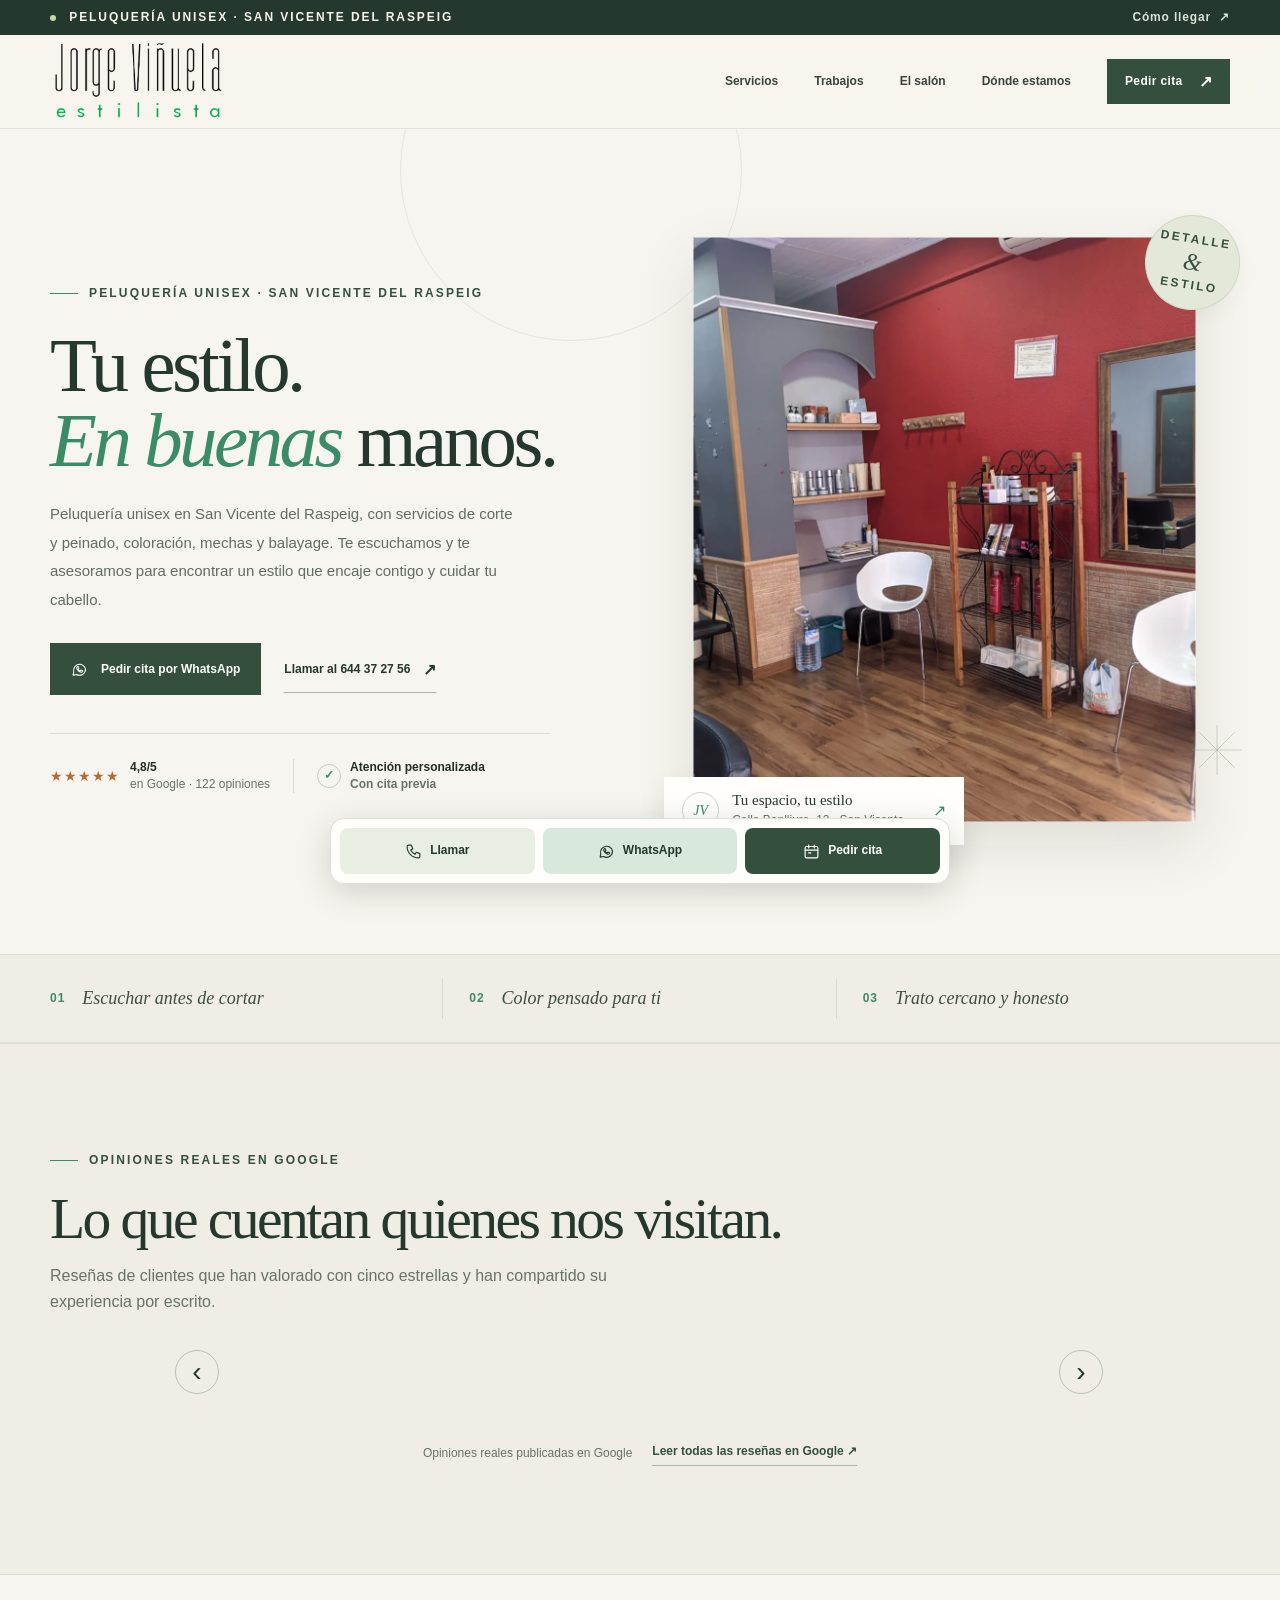
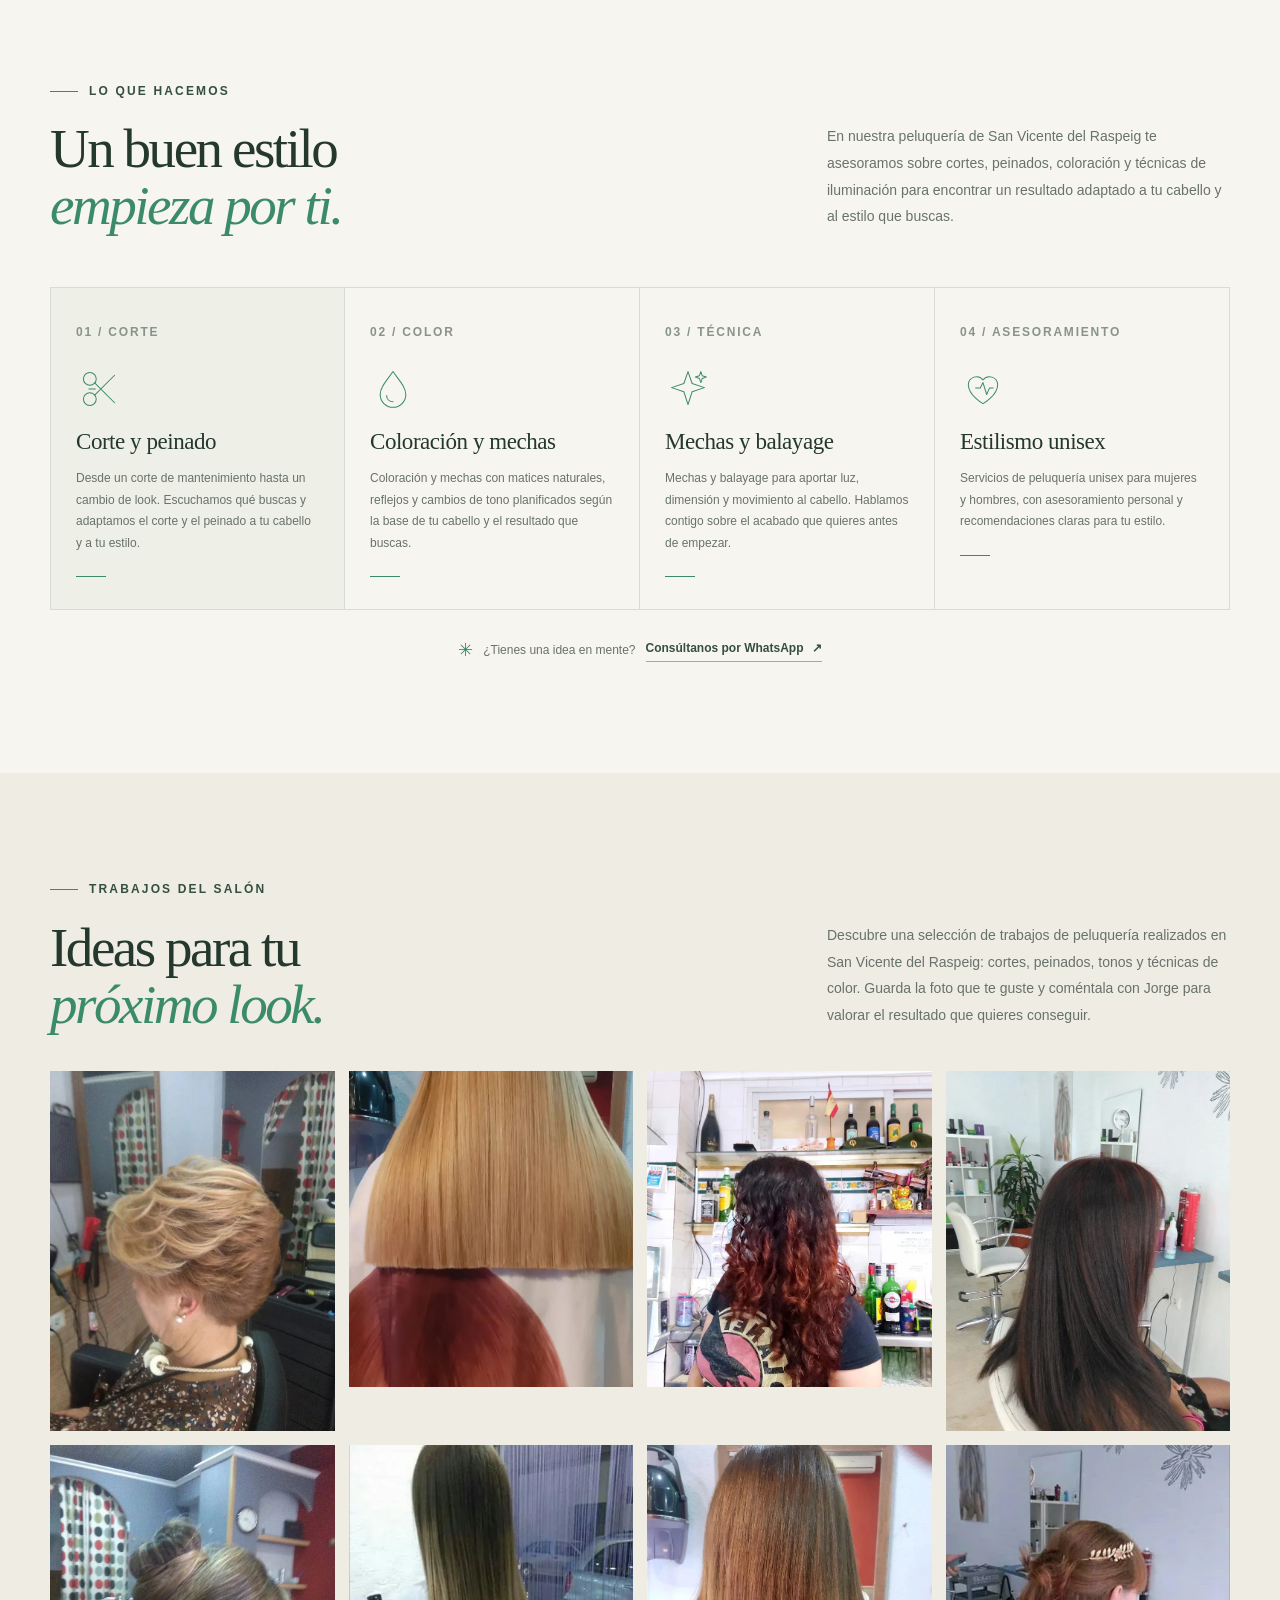
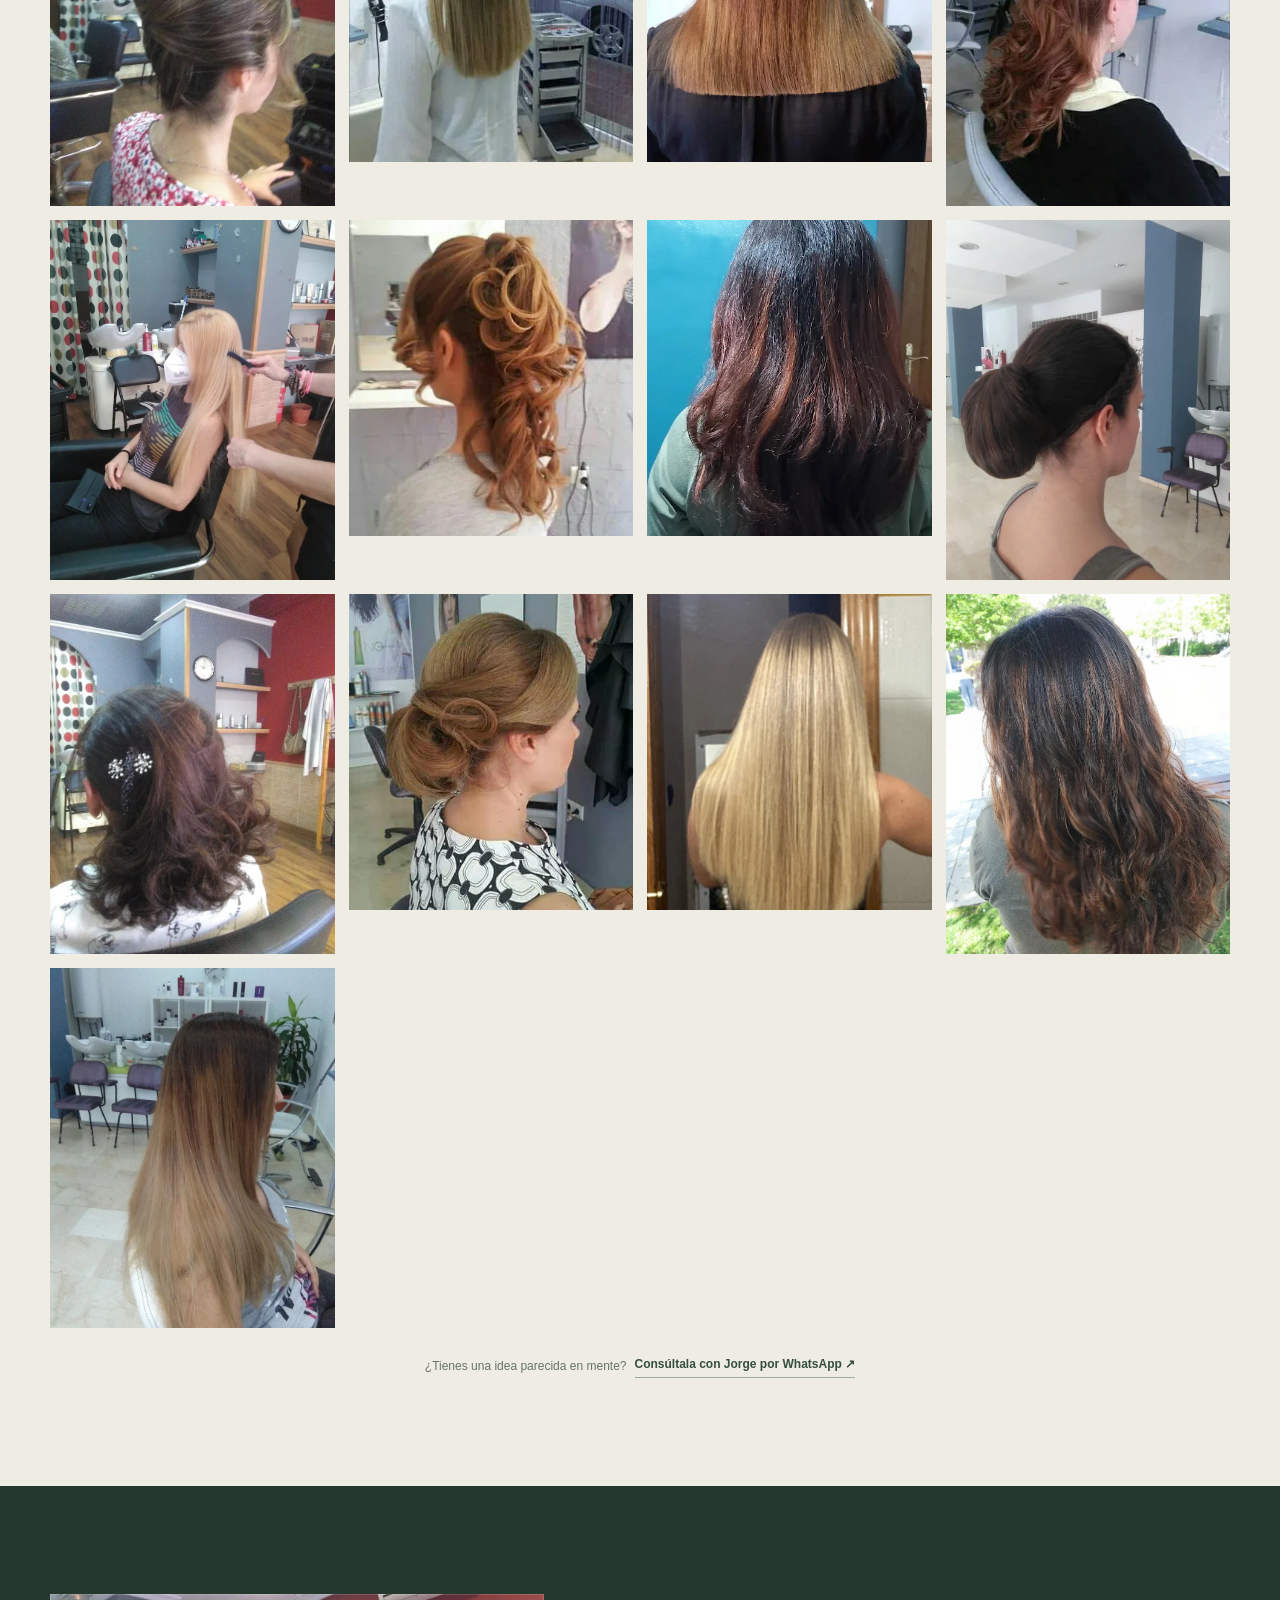
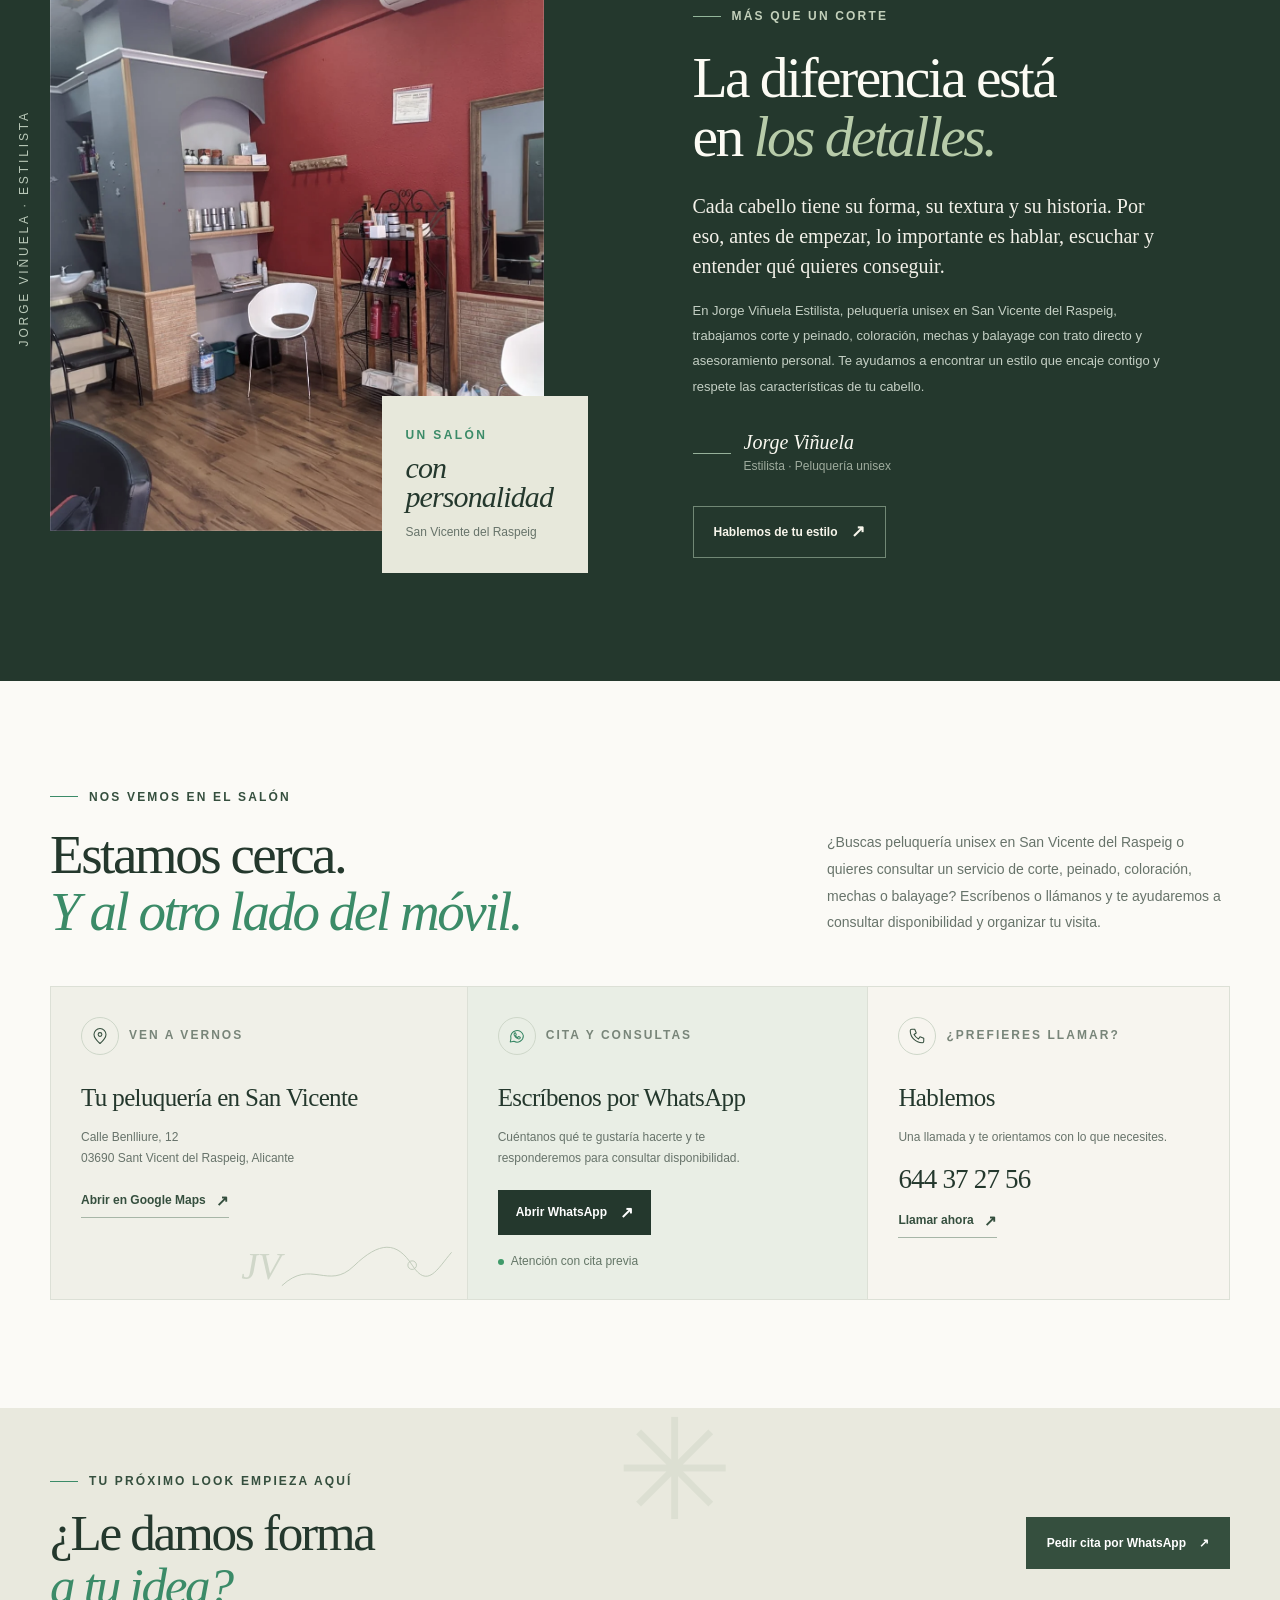
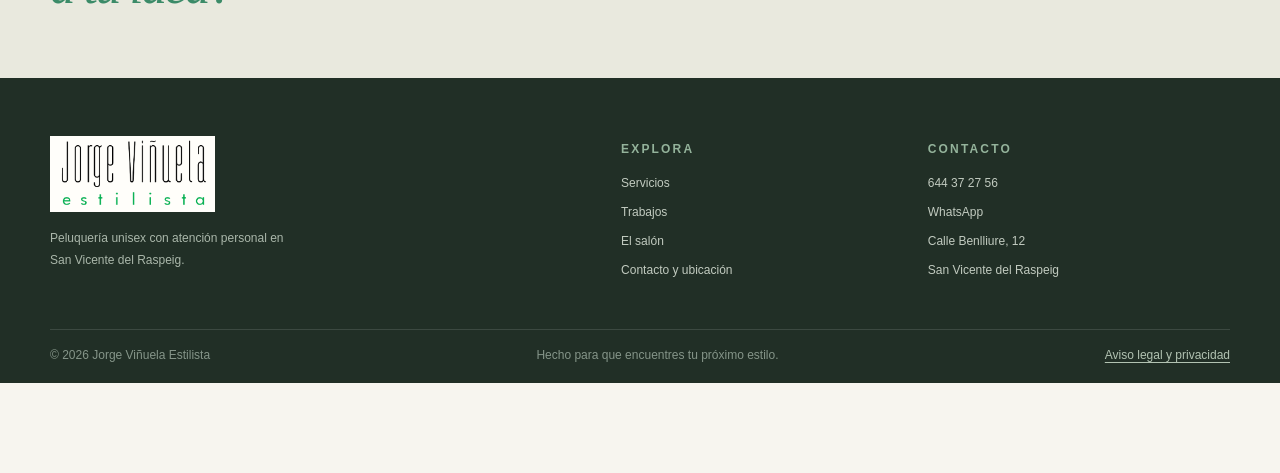
==== commit f8438509: "Quita resumen de cantidad de reseñas" ====
--- a/index.html
+++ b/index.html
@@ -137,7 +137,7 @@
       </div><div class="hero-bottom-line" aria-hidden="true"></div>
     </section>
     <section class="value-strip" aria-label="Nuestra forma de trabajar"><div class="container value-grid"><div><span class="value-num">01</span><span>Escuchar antes de cortar</span></div><div><span class="value-num">02</span><span>Color pensado para ti</span></div><div><span class="value-num">03</span><span>Trato cercano y honesto</span></div></div></section>
-        <section class="reviews-section section-pad" id="opiniones-google" aria-labelledby="reviews-title" hidden>
+        <section class="reviews-section section-pad" id="opiniones-google" aria-labelledby="reviews-title">
       <div class="container">
         <div class="reviews-header">
           <div class="reviews-heading">
@@ -145,7 +145,6 @@
             <h2 id="reviews-title">Lo que cuentan quienes nos visitan.</h2>
             <p>Reseñas de clientes que han valorado con cinco estrellas y han compartido su experiencia por escrito.</p>
           </div>
-          <div class="reviews-summary" id="reviews-summary" aria-label="Valoración general de Google"></div>
         </div>
         <div class="reviews-carousel" aria-label="Carrusel de reseñas de cinco estrellas" aria-roledescription="carrusel">
           <button class="reviews-control" type="button" data-review-direction="-1" aria-label="Ver reseña anterior">‹</button>
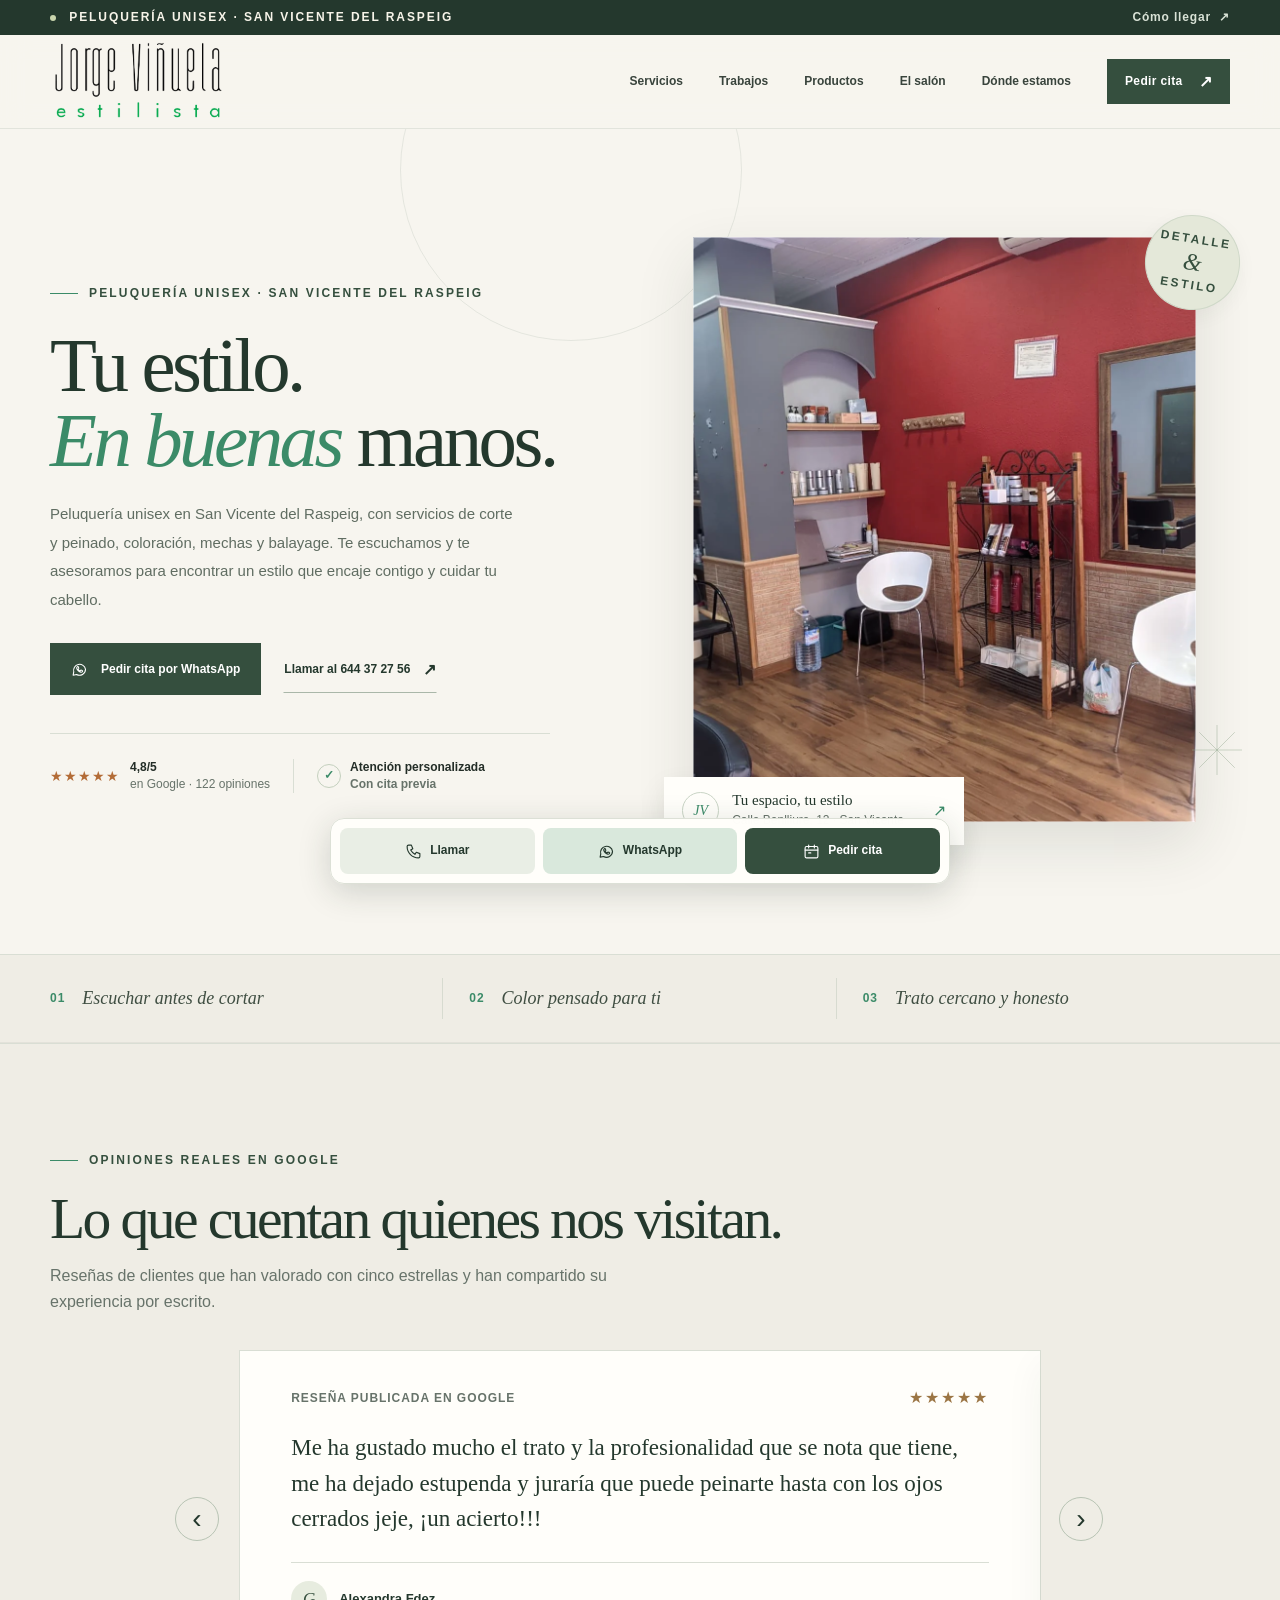
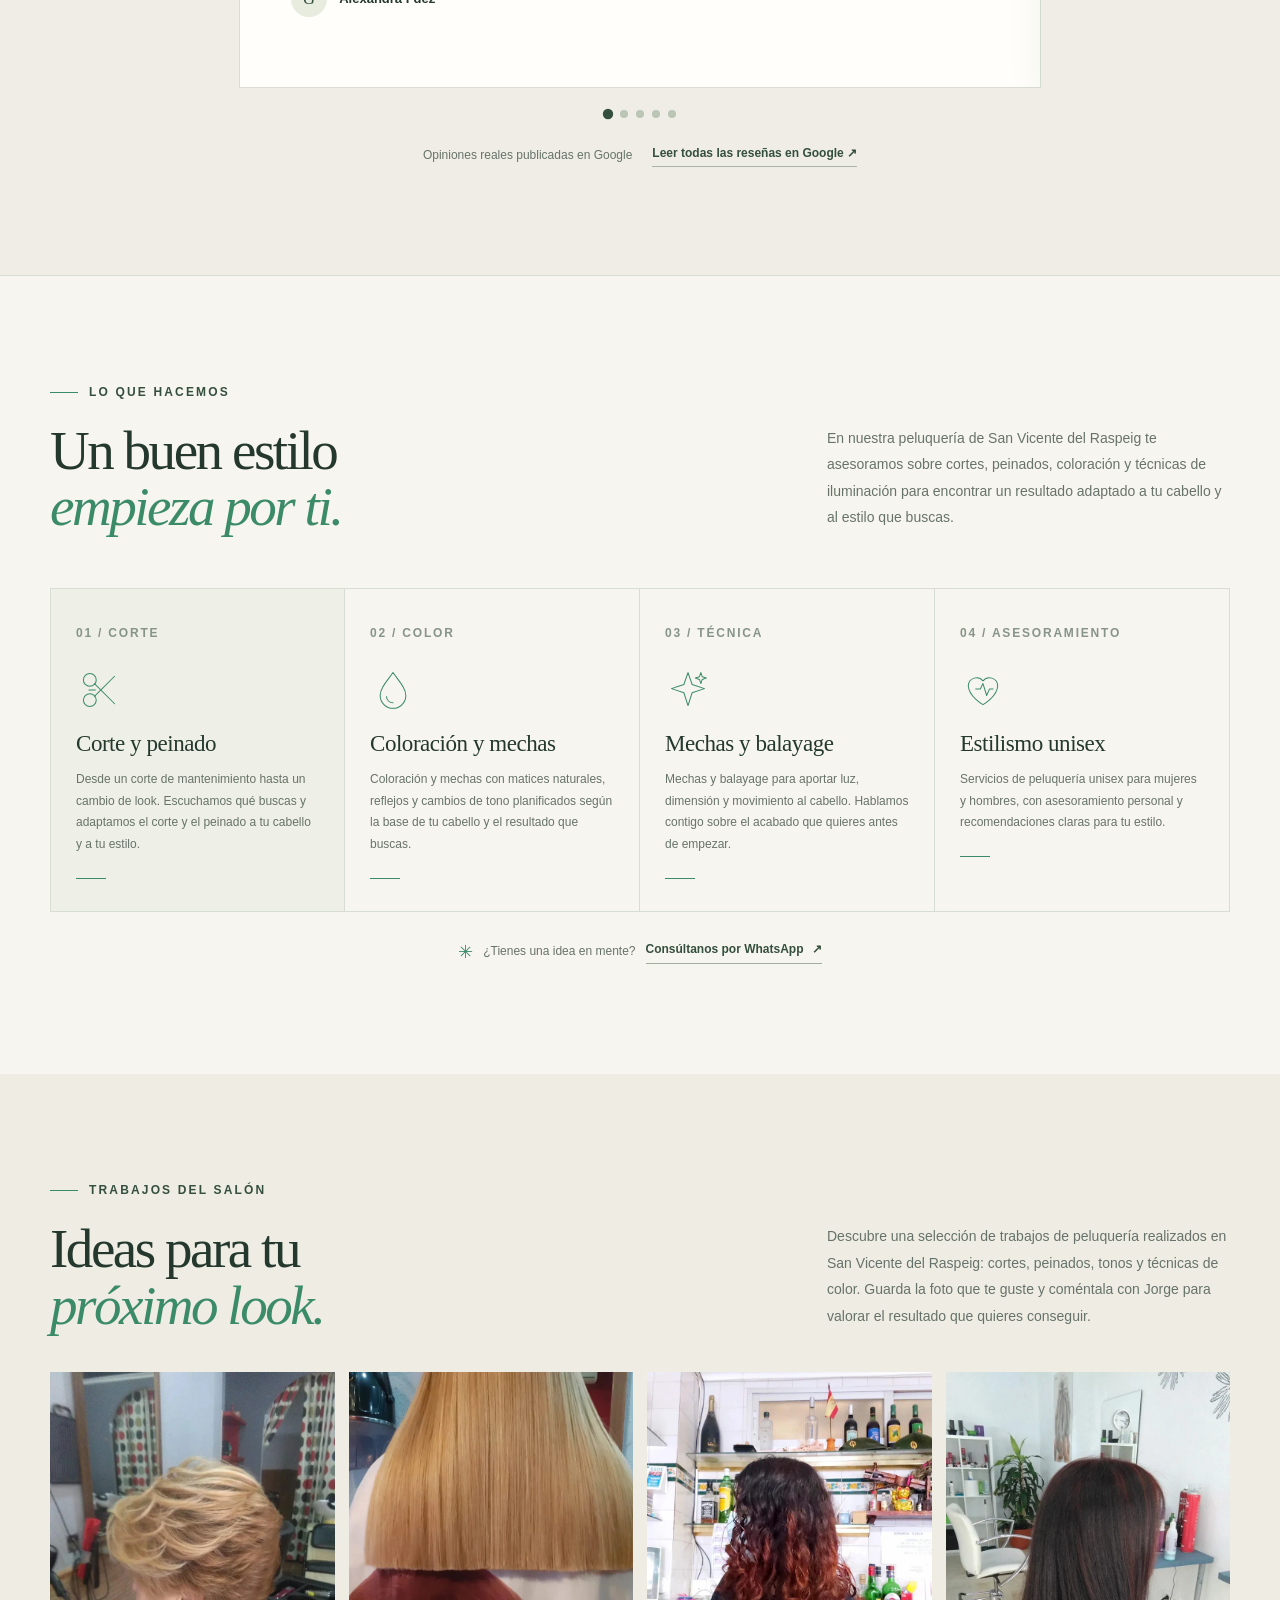
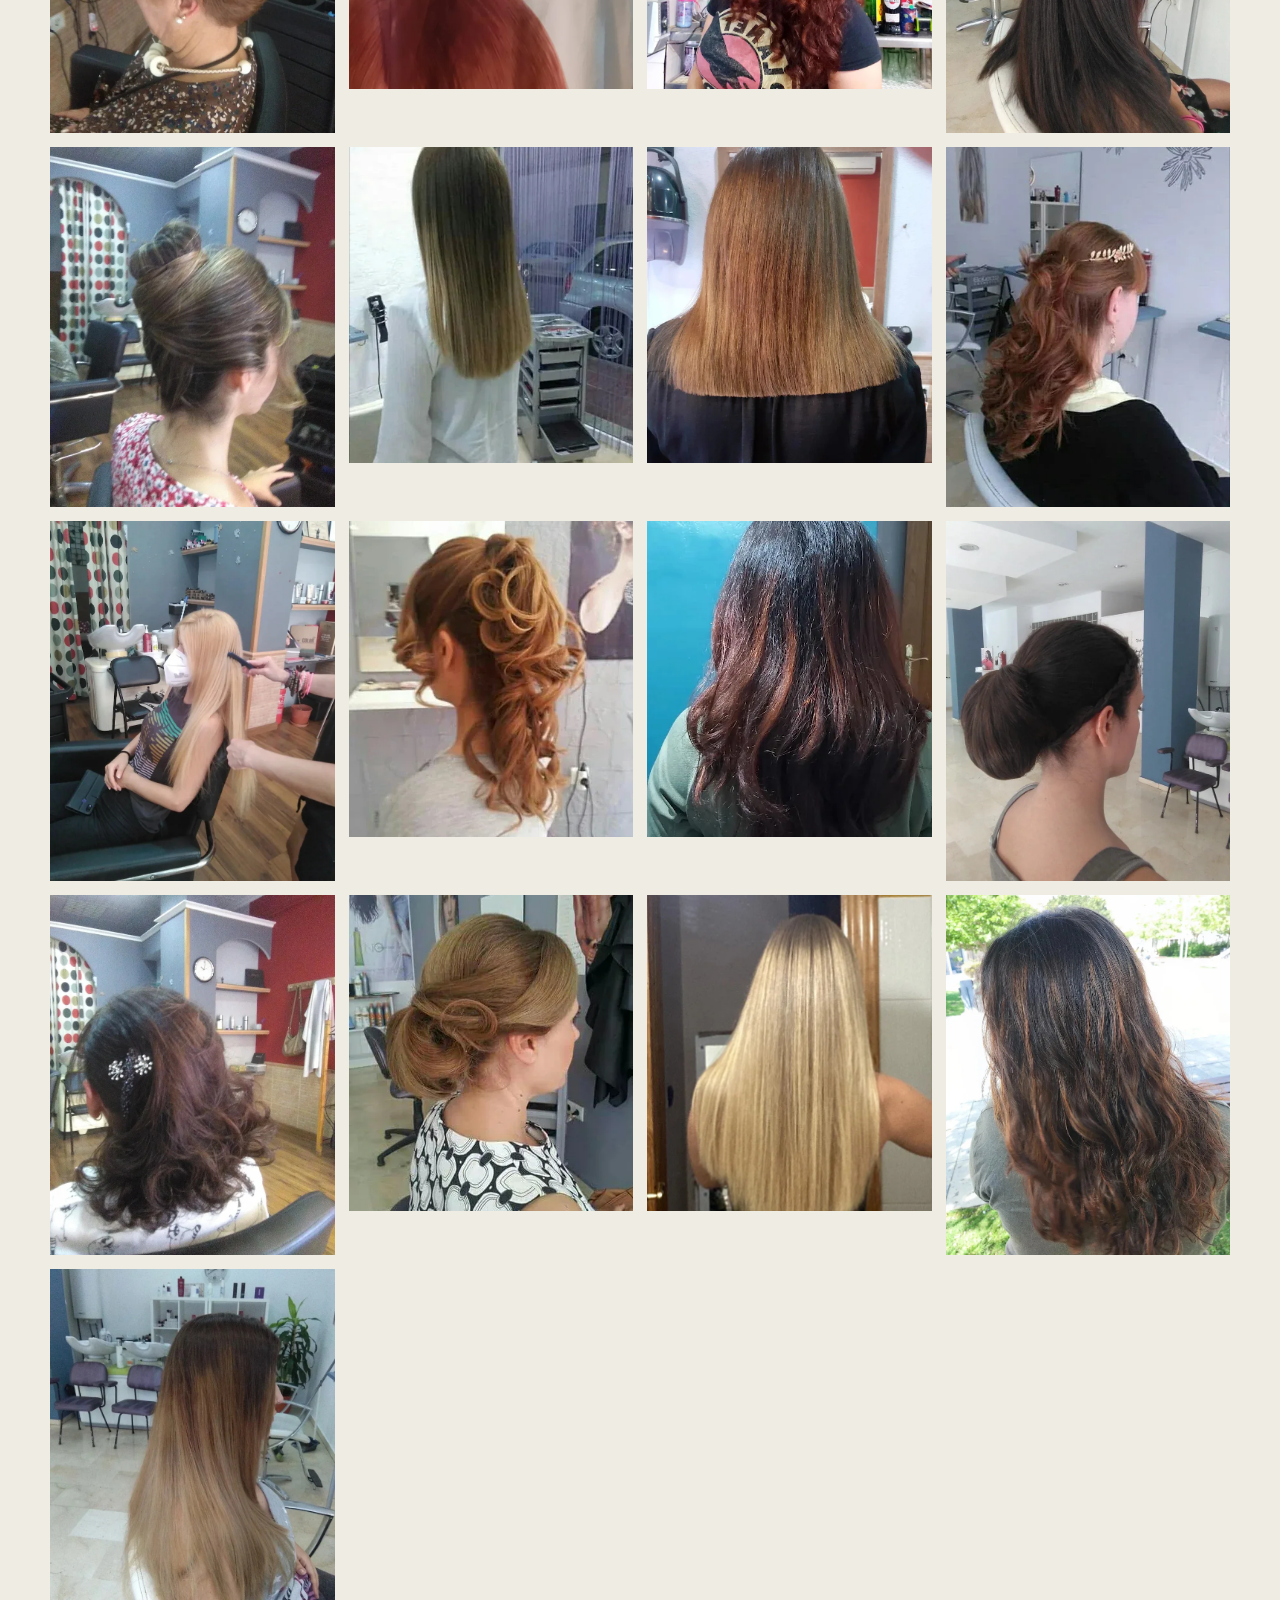
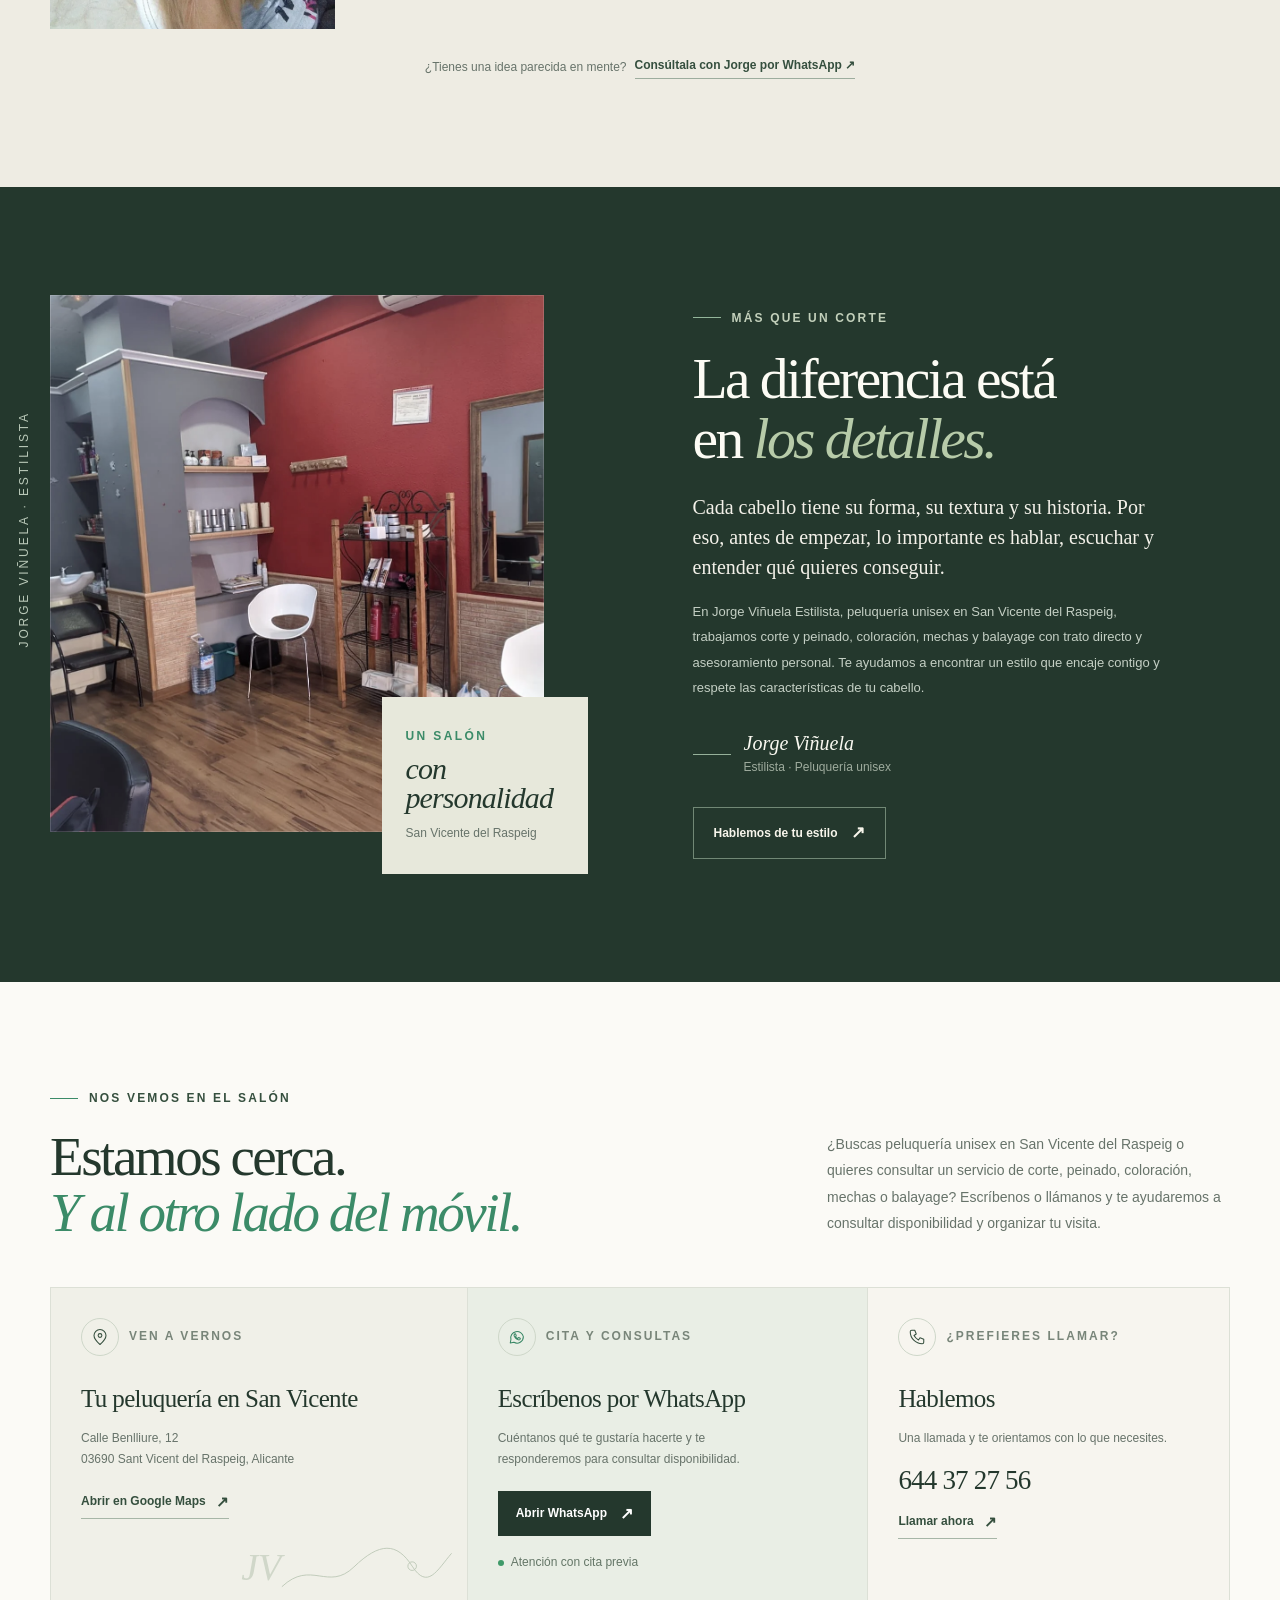
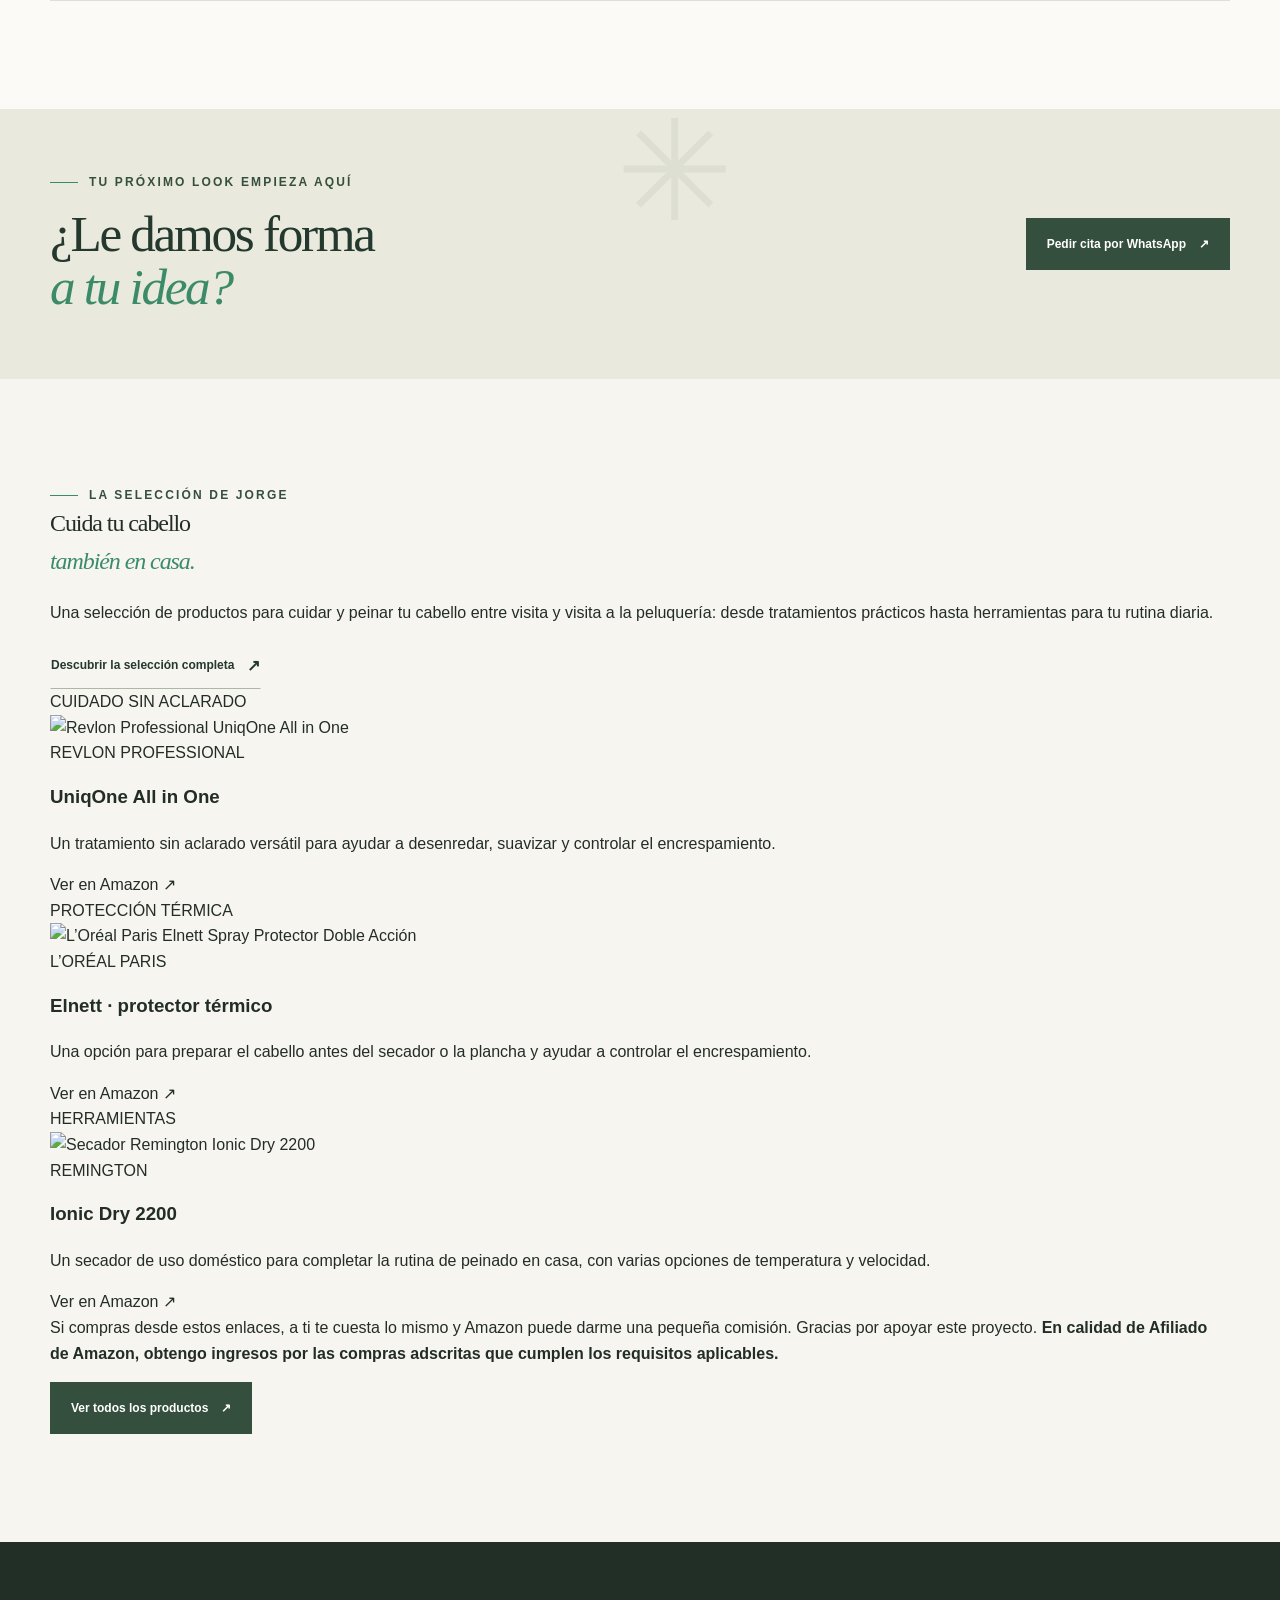
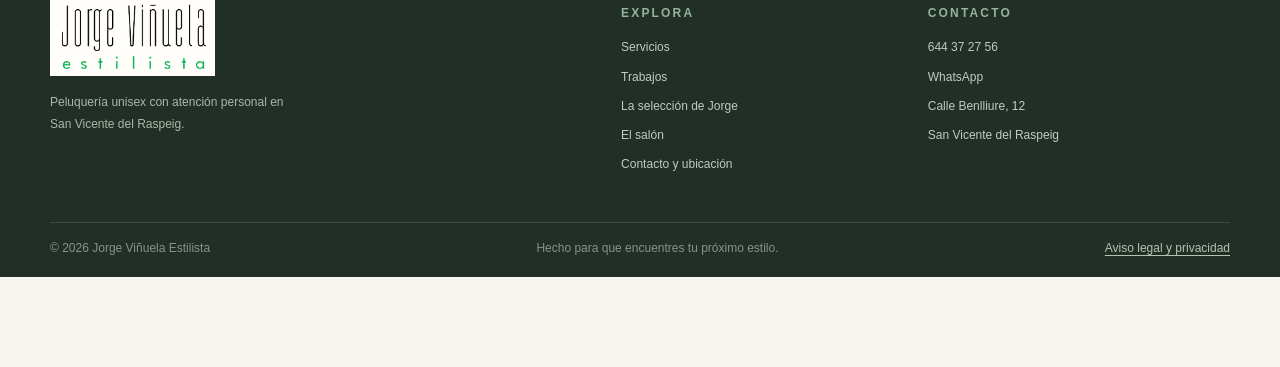
==== commit 5834daed: "Añade selección de productos a la portada" ====
--- a/index.html
+++ b/index.html
@@ -105,7 +105,7 @@
       <a class="brand" href="#top" aria-label="Jorge Viñuela Estilista, ir al inicio"><img src="assets/logo.png" alt="Jorge Viñuela Estilista, peluquería unisex en San Vicente del Raspeig" width="252" height="120"></a>
       <button class="menu-toggle" aria-label="Abrir menú" aria-expanded="false" aria-controls="main-nav"><span></span><span></span></button>
       <nav class="main-nav" id="main-nav" aria-label="Navegación principal">
-        <a href="#servicios">Servicios</a><a href="#galeria">Trabajos</a><a href="#salon">El salón</a><a href="#ubicacion">Dónde estamos</a>
+        <a href="#servicios">Servicios</a><a href="#galeria">Trabajos</a><a href="/la-seleccion-de-jorge/">Productos</a><a href="#salon">El salón</a><a href="#ubicacion">Dónde estamos</a>
         <a class="nav-cta" href="https://wa.me/34644372756?text=Hola%2C%20Jorge.%20Me%20gustar%C3%ADa%20pedir%20cita%20en%20la%20peluquer%C3%ADa.%20%C2%BFQu%C3%A9%20disponibilidad%20tienes%3F" target="_blank" rel="noopener noreferrer">Pedir cita <span aria-hidden="true">↗</span></a>
       </nav>
     </div>
@@ -212,8 +212,64 @@
       </div>
     </section>
     <section class="final-cta"><div class="container final-cta-inner"><span class="final-spark" aria-hidden="true">✳</span><div><div class="eyebrow"><span class="eyebrow-line"></span> TU PRÓXIMO LOOK EMPIEZA AQUÍ</div><h2>¿Le damos forma<br><em>a tu idea?</em></h2></div><a class="button button-primary" href="https://wa.me/34644372756?text=Hola%2C%20Jorge.%20Me%20gustar%C3%ADa%20pedir%20cita%20en%20la%20peluquer%C3%ADa.%20%C2%BFQu%C3%A9%20disponibilidad%20tienes%3F" target="_blank" rel="noopener noreferrer">Pedir cita por WhatsApp <span aria-hidden="true">↗</span></a></div></section>
+    <section class="home-picks section-pad" id="seleccion-jorge" aria-labelledby="home-picks-title">
+      <div class="container">
+        <div class="home-picks-heading">
+          <div class="home-picks-title-wrap">
+            <div class="eyebrow"><span class="eyebrow-line"></span> LA SELECCIÓN DE JORGE</div>
+            <h2 id="home-picks-title">Cuida tu cabello<br><em>también en casa.</em></h2>
+          </div>
+          <div class="home-picks-intro">
+            <p>Una selección de productos para cuidar y peinar tu cabello entre visita y visita a la peluquería: desde tratamientos prácticos hasta herramientas para tu rutina diaria.</p>
+            <a class="button button-text" href="/la-seleccion-de-jorge/">Descubrir la selección completa <span aria-hidden="true">↗</span></a>
+          </div>
+        </div>
+        <div class="home-picks-grid">
+          <article class="home-pick-card">
+            <a class="home-pick-image" href="https://www.amazon.es/dp/B00M9B66BU?linkCode=ll2&amp;tag=astro210a-21&amp;linkId=2800b8c8e76e2980564697763d34a007" target="_blank" rel="sponsored nofollow noopener noreferrer" aria-label="Ver Revlon Professional UniqOne en Amazon">
+              <span class="home-pick-badge">CUIDADO SIN ACLARADO</span>
+              <img src="https://www.dennis-williams.co.uk/cdn/shop/files/8527_grande.jpg?v=1752836074" alt="Revlon Professional UniqOne All in One" loading="lazy" referrerpolicy="no-referrer">
+            </a>
+            <div class="home-pick-copy">
+              <p class="home-pick-brand">REVLON PROFESSIONAL</p>
+              <h3>UniqOne All in One</h3>
+              <p>Un tratamiento sin aclarado versátil para ayudar a desenredar, suavizar y controlar el encrespamiento.</p>
+              <a class="home-pick-link" href="https://www.amazon.es/dp/B00M9B66BU?linkCode=ll2&amp;tag=astro210a-21&amp;linkId=2800b8c8e76e2980564697763d34a007" target="_blank" rel="sponsored nofollow noopener noreferrer">Ver en Amazon <span aria-hidden="true">↗</span></a>
+            </div>
+          </article>
+          <article class="home-pick-card">
+            <a class="home-pick-image" href="https://www.amazon.es/dp/B00X9WKS0S?linkCode=ll2&amp;tag=astro210a-21&amp;linkId=bfb96a635226bdb2cb94eee449ab8d96" target="_blank" rel="sponsored nofollow noopener noreferrer" aria-label="Ver L’Oréal Paris Elnett protector térmico en Amazon">
+              <span class="home-pick-badge">PROTECCIÓN TÉRMICA</span>
+              <img src="https://media.douglas.es/medias/006ucS1100189-0-dgl-ES.jpg?context=[base64]&amp;grid=true" alt="L’Oréal Paris Elnett Spray Protector Doble Acción" loading="lazy" referrerpolicy="no-referrer">
+            </a>
+            <div class="home-pick-copy">
+              <p class="home-pick-brand">L’ORÉAL PARIS</p>
+              <h3>Elnett · protector térmico</h3>
+              <p>Una opción para preparar el cabello antes del secador o la plancha y ayudar a controlar el encrespamiento.</p>
+              <a class="home-pick-link" href="https://www.amazon.es/dp/B00X9WKS0S?linkCode=ll2&amp;tag=astro210a-21&amp;linkId=bfb96a635226bdb2cb94eee449ab8d96" target="_blank" rel="sponsored nofollow noopener noreferrer">Ver en Amazon <span aria-hidden="true">↗</span></a>
+            </div>
+          </article>
+          <article class="home-pick-card">
+            <a class="home-pick-image" href="https://www.amazon.es/dp/B08DJ18C85?tag=astro210a-21" target="_blank" rel="sponsored nofollow noopener noreferrer" aria-label="Ver secador Remington Ionic Dry 2200 en Amazon">
+              <span class="home-pick-badge">HERRAMIENTAS</span>
+              <img src="https://www.alleop.ro/199469-large_default/uscator-de-par-remington-power-dry-ionic-d3198-negru.jpg" alt="Secador Remington Ionic Dry 2200" loading="lazy" referrerpolicy="no-referrer">
+            </a>
+            <div class="home-pick-copy">
+              <p class="home-pick-brand">REMINGTON</p>
+              <h3>Ionic Dry 2200</h3>
+              <p>Un secador de uso doméstico para completar la rutina de peinado en casa, con varias opciones de temperatura y velocidad.</p>
+              <a class="home-pick-link" href="https://www.amazon.es/dp/B08DJ18C85?tag=astro210a-21" target="_blank" rel="sponsored nofollow noopener noreferrer">Ver en Amazon <span aria-hidden="true">↗</span></a>
+            </div>
+          </article>
+        </div>
+        <div class="home-picks-bottom">
+          <p>Si compras desde estos enlaces, a ti te cuesta lo mismo y Amazon puede darme una pequeña comisión. Gracias por apoyar este proyecto. <strong>En calidad de Afiliado de Amazon, obtengo ingresos por las compras adscritas que cumplen los requisitos aplicables.</strong></p>
+          <a class="button button-primary" href="/la-seleccion-de-jorge/">Ver todos los productos <span aria-hidden="true">↗</span></a>
+        </div>
+      </div>
+    </section>
   </main>
-  <footer class="site-footer"><div class="container footer-main"><div class="footer-brand"><a class="brand brand-footer" href="#inicio" aria-label="Volver al inicio"><img src="assets/logo.png" alt="Jorge Viñuela Estilista, peluquería unisex en San Vicente del Raspeig" width="252" height="120"></a><p>Peluquería unisex con atención personal en San Vicente del Raspeig.</p></div><div class="footer-nav"><span class="footer-heading">EXPLORA</span><a href="#servicios">Servicios</a><a href="#galeria">Trabajos</a><a href="#salon">El salón</a><a href="#ubicacion">Contacto y ubicación</a></div><div class="footer-nav"><span class="footer-heading">CONTACTO</span><a href="tel:+34644372756">644 37 27 56</a><a href="https://wa.me/34644372756?text=Hola%2C%20Jorge.%20Me%20gustar%C3%ADa%20pedir%20cita." target="_blank" rel="noopener noreferrer">WhatsApp</a><span>Calle Benlliure, 12</span><span>San Vicente del Raspeig</span></div></div><div class="container footer-bottom"><span>© <span id="year">2026</span> Jorge Viñuela Estilista</span><span>Hecho para que encuentres tu próximo estilo.</span><a href="aviso-legal.html">Aviso legal y privacidad</a></div></footer>
+  <footer class="site-footer"><div class="container footer-main"><div class="footer-brand"><a class="brand brand-footer" href="#inicio" aria-label="Volver al inicio"><img src="assets/logo.png" alt="Jorge Viñuela Estilista, peluquería unisex en San Vicente del Raspeig" width="252" height="120"></a><p>Peluquería unisex con atención personal en San Vicente del Raspeig.</p></div><div class="footer-nav"><span class="footer-heading">EXPLORA</span><a href="#servicios">Servicios</a><a href="#galeria">Trabajos</a><a href="/la-seleccion-de-jorge/">La selección de Jorge</a><a href="#salon">El salón</a><a href="#ubicacion">Contacto y ubicación</a></div><div class="footer-nav"><span class="footer-heading">CONTACTO</span><a href="tel:+34644372756">644 37 27 56</a><a href="https://wa.me/34644372756?text=Hola%2C%20Jorge.%20Me%20gustar%C3%ADa%20pedir%20cita." target="_blank" rel="noopener noreferrer">WhatsApp</a><span>Calle Benlliure, 12</span><span>San Vicente del Raspeig</span></div></div><div class="container footer-bottom"><span>© <span id="year">2026</span> Jorge Viñuela Estilista</span><span>Hecho para que encuentres tu próximo estilo.</span><a href="aviso-legal.html">Aviso legal y privacidad</a></div></footer>
   <div class="mobile-contact-bar" aria-label="Acciones rápidas de contacto">
     <a href="tel:+34644372756" class="mobile-call" aria-label="Llamar al 644 37 27 56"><svg viewBox="0 0 24 24" aria-hidden="true"><path d="M5 3h4l2 5-3 2a16 16 0 0 0 6 6l2-3 5 2v4a2 2 0 0 1-2 2A16 16 0 0 1 3 5a2 2 0 0 1 2-2Z"/></svg><span>Llamar</span></a>
     <a href="https://wa.me/34644372756?text=Hola%2C%20Jorge.%20Quiero%20hacerte%20una%20consulta." target="_blank" rel="noopener noreferrer" class="mobile-message" aria-label="Enviar un WhatsApp"><svg viewBox="0 0 24 24" aria-hidden="true"><path d="M20.5 11.7a8.5 8.5 0 0 1-12.6 7.4L3 20l.9-4.7a8.5 8.5 0 1 1 16.6-3.6Z"/><path d="M8.7 8.2c.2-.4.4-.4.7-.4h.4c.2 0 .3.1.4.4l.8 1.8c.1.2 0 .4-.1.6l-.6.7c-.2.2-.2.4 0 .7.5.8 1.2 1.5 2.1 1.9.2.1.4.1.6-.1l.8-.9c.2-.2.4-.2.6-.1l1.7.8c.2.1.3.2.3.4 0 .5-.2 1.1-.6 1.4-.5.4-1.2.6-1.9.4-1-.2-2.3-.9-3.5-2-1.1-1-1.9-2.3-2.2-3.2-.3-.8 0-1.7.5-2.4Z"/></svg><span>WhatsApp</span></a>
--- a/reviews.css
+++ b/reviews.css
@@ -1,14 +1,10 @@
 /* Google review carousel — uses the existing visual language and brand palette. */
 .reviews-section { background:var(--paper-deep); border-top:1px solid var(--line); border-bottom:1px solid var(--line); }
 .reviews-section[hidden] { display:none !important; }
-.reviews-header { display:grid; grid-template-columns:minmax(0,1fr) auto; gap:36px; align-items:end; margin-bottom:36px; }
+.reviews-header { display:block; margin-bottom:36px; }
 .reviews-heading h2 { color:var(--green-dark); font-size:clamp(38px,4.5vw,58px); line-height:1.05; margin:20px 0 14px; }
 .reviews-heading p { color:var(--muted); max-width:580px; margin:0; }
-.reviews-summary { display:flex; flex-direction:column; align-items:flex-end; gap:4px; padding:18px 21px; background:var(--white); border:1px solid var(--line); min-width:178px; }
-.reviews-summary-label { font-size:12px; letter-spacing:.1em; text-transform:uppercase; color:var(--muted); font-weight:800; }
-.reviews-summary-rating { font:400 32px/1.1 var(--serif); color:var(--green-dark); }
-.reviews-summary-stars,.review-card-stars { color:#9b7544; letter-spacing:.12em; }
-.reviews-summary-count { font-size:12px; color:var(--muted); }
+.review-card-stars { color:#9b7544; letter-spacing:.12em; }
 .reviews-carousel { display:grid; grid-template-columns:46px minmax(0,1fr) 46px; gap:18px; align-items:center; max-width:930px; margin:0 auto; }
 .reviews-viewport { overflow:hidden; min-width:0; }
 .reviews-track { display:flex; transform:translateX(0); transition:transform .45s ease; align-items:stretch; }
@@ -28,8 +24,6 @@
 .reviews-google-link:hover { color:var(--leaf); }
 .reviews-status { color:var(--muted); font-size:14px; text-align:center; }
 @media (max-width:820px) {
-  .reviews-header { grid-template-columns:1fr; gap:20px; }
-  .reviews-summary { align-items:flex-start; width:100%; }
   .reviews-carousel { grid-template-columns:34px minmax(0,1fr) 34px; gap:8px; }
   .reviews-control { width:34px; height:34px; font-size:22px; }
   .review-card { padding:25px 22px; }
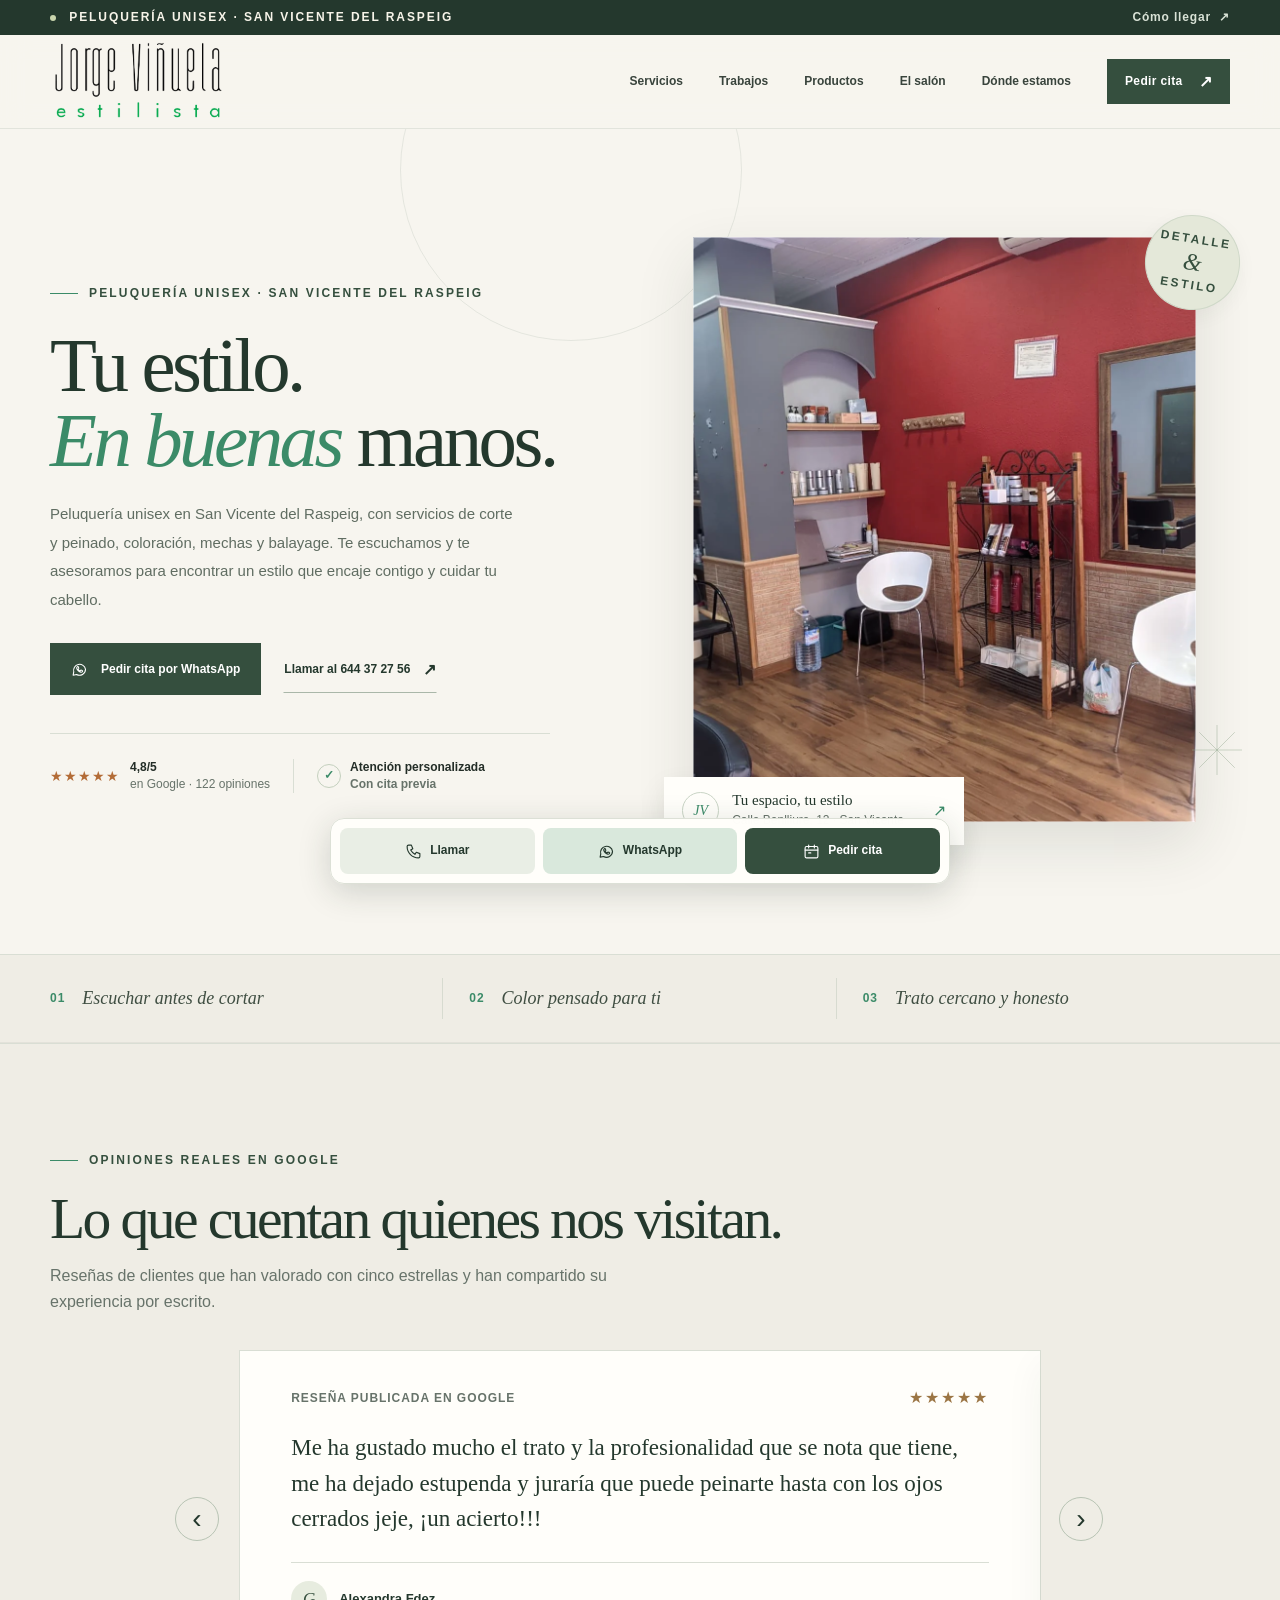
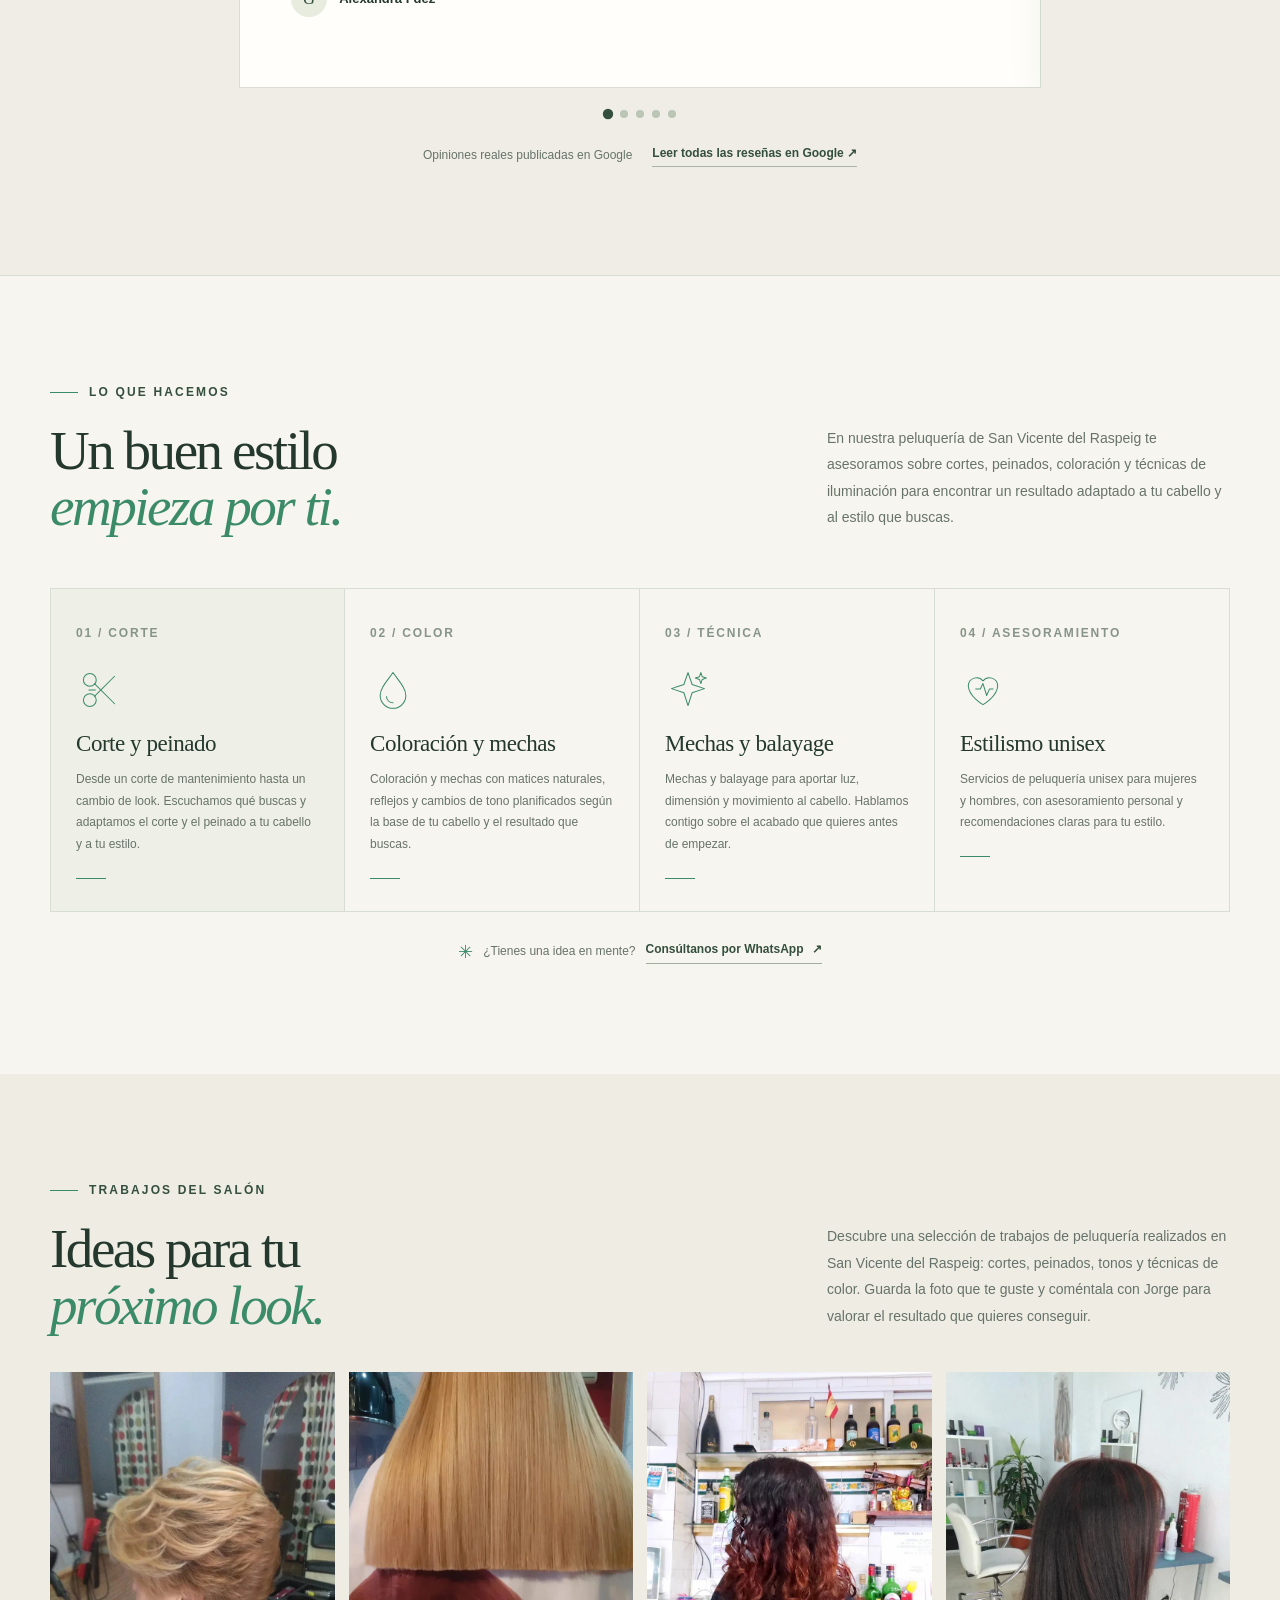
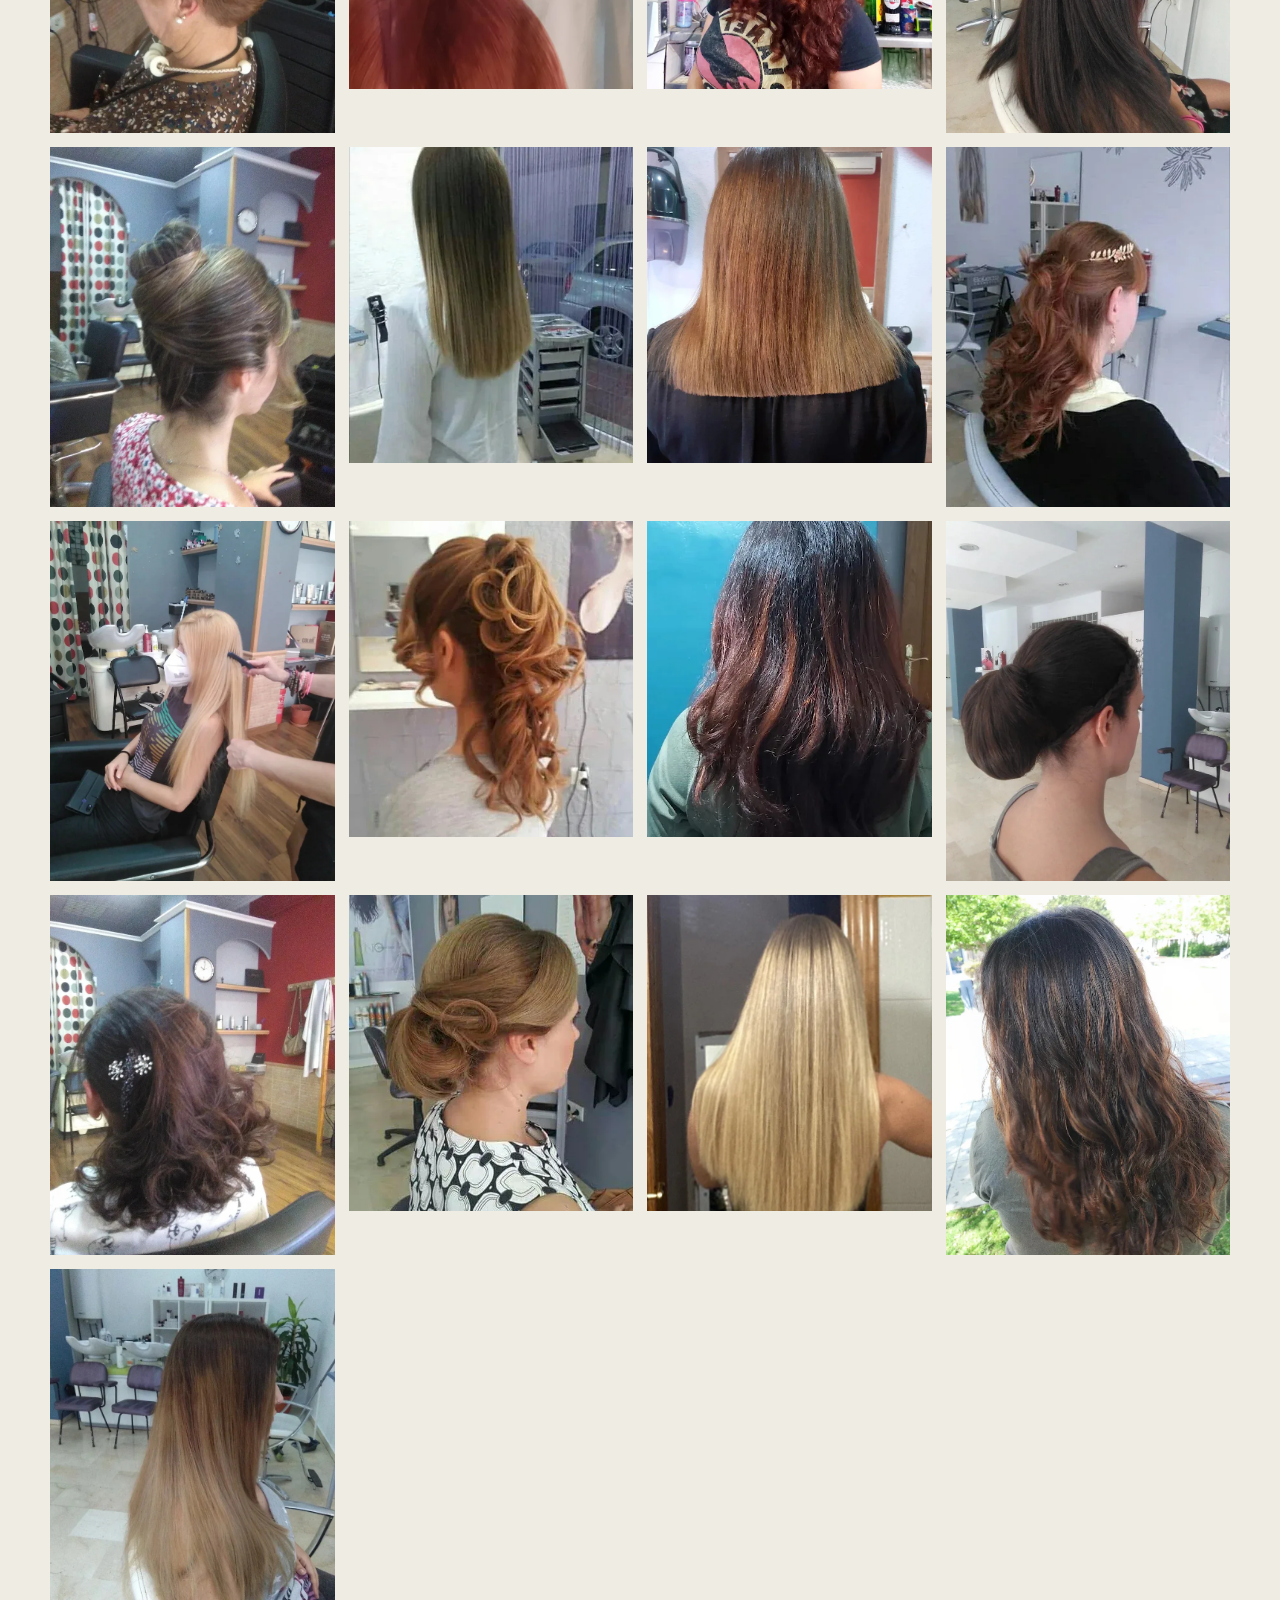
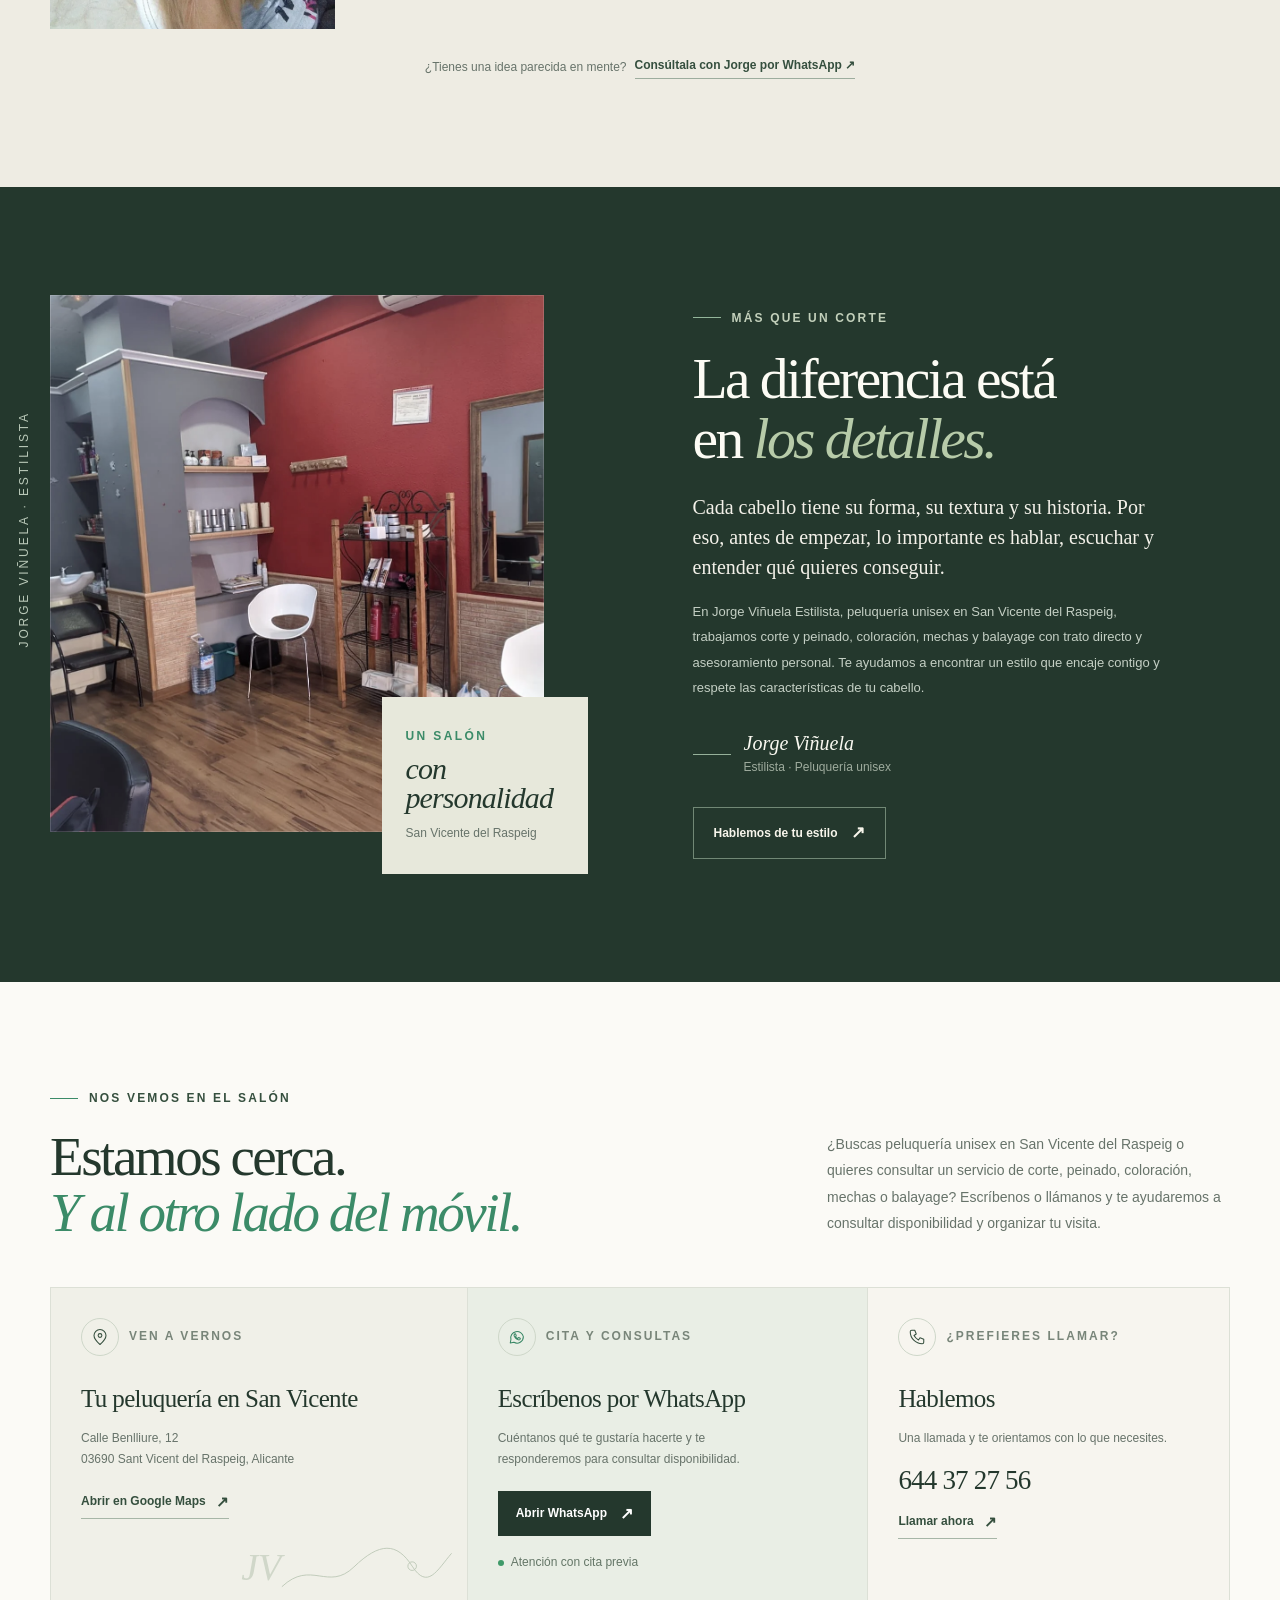
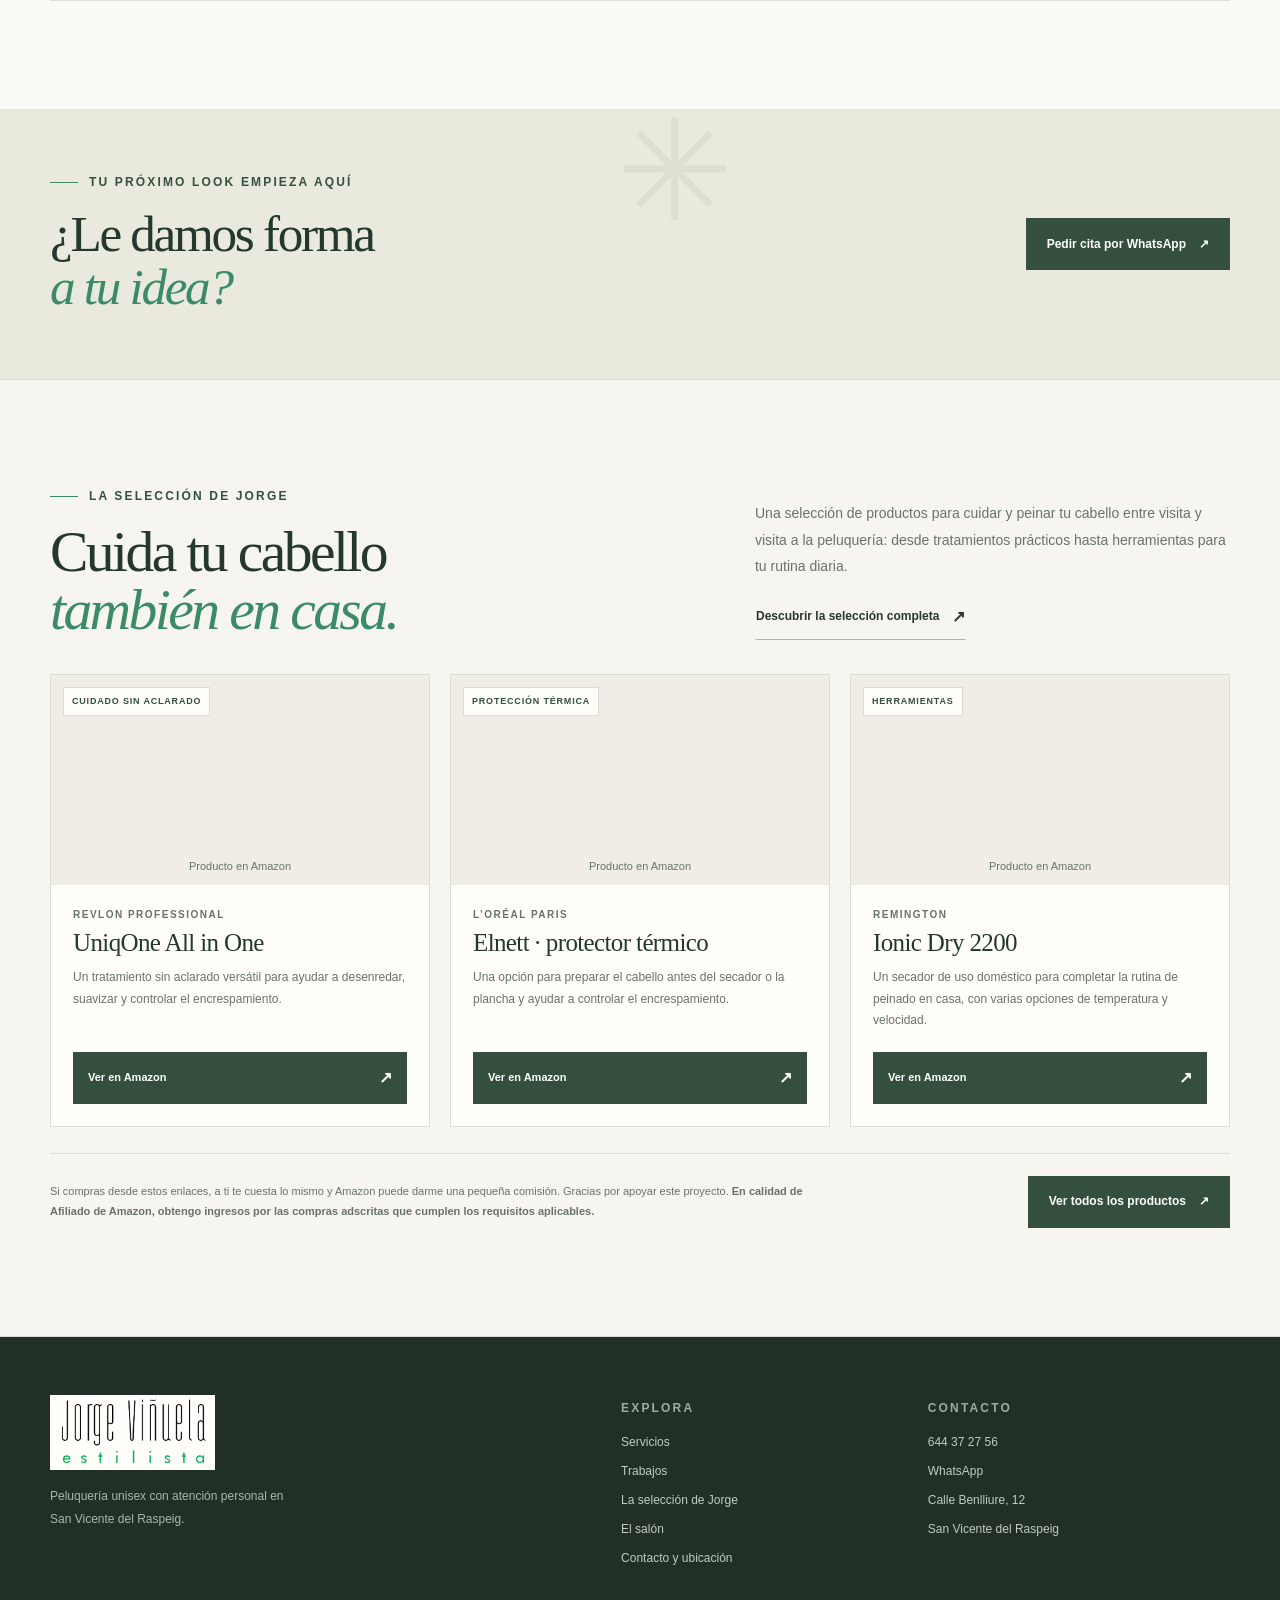
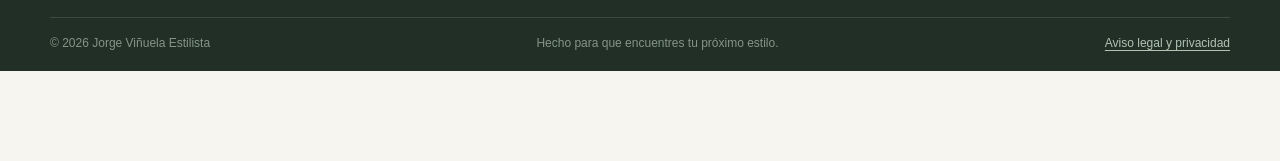
==== commit 390758c2: "Sincroniza imagen Elnett con su ficha de selección" ====
--- a/index.html
+++ b/index.html
@@ -240,7 +240,7 @@
           <article class="home-pick-card">
             <a class="home-pick-image" href="https://www.amazon.es/dp/B00X9WKS0S?linkCode=ll2&amp;tag=astro210a-21&amp;linkId=bfb96a635226bdb2cb94eee449ab8d96" target="_blank" rel="sponsored nofollow noopener noreferrer" aria-label="Ver L’Oréal Paris Elnett protector térmico en Amazon">
               <span class="home-pick-badge">PROTECCIÓN TÉRMICA</span>
-              <img src="https://media.douglas.es/medias/006ucS1100189-0-dgl-ES.jpg?context=[base64]&amp;grid=true" alt="L’Oréal Paris Elnett Spray Protector Doble Acción" loading="lazy" referrerpolicy="no-referrer">
+              <img src="https://media.douglas.es/medias/006ucS1100189-0-dgl-ES.jpg?context=[base64]&amp;grid=true" alt="L’Oréal Paris Elnett Spray Protector Doble Acción" loading="lazy" referrerpolicy="no-referrer">
             </a>
             <div class="home-pick-copy">
               <p class="home-pick-brand">L’ORÉAL PARIS</p>
--- a/styles.css
+++ b/styles.css
@@ -301,3 +301,60 @@
 .mobile-install svg { width:17px; height:17px; flex-shrink:0; fill:none; stroke:currentColor; stroke-width:1.6; stroke-linecap:round; stroke-linejoin:round; }
 .mobile-install:focus-visible { outline:2px solid var(--leaf); outline-offset:2px; }
 @media (max-width:820px) { .mobile-install { display:flex; } }
+
+
+/* Homepage affiliate selection */
+.home-picks { background:var(--paper); border-top:1px solid var(--line); border-bottom:1px solid var(--line); }
+.home-picks-heading { display:grid; grid-template-columns:1.05fr .95fr; gap:54px; align-items:end; margin-bottom:34px; }
+.home-picks-heading h2 { color:var(--green-dark); font-size:clamp(42px,4.5vw,62px); line-height:1.02; margin:18px 0 0; }
+.home-picks-heading h2 em { color:var(--leaf); }
+.home-picks-intro { max-width:475px; justify-self:end; }
+.home-picks-intro p { color:var(--muted); font-size:14px; line-height:1.9; margin:0 0 13px; }
+.home-picks-grid { display:grid; grid-template-columns:repeat(3,minmax(0,1fr)); gap:20px; align-items:stretch; }
+.home-pick-card { display:flex; flex-direction:column; min-width:0; background:var(--white); border:1px solid var(--line); transition:transform .2s ease,box-shadow .2s ease; }
+.home-pick-card:hover { transform:translateY(-3px); box-shadow:0 14px 34px rgba(35,48,38,.08); }
+.home-pick-image { display:grid; place-items:center; position:relative; min-height:210px; height:210px; padding:24px; overflow:hidden; background:var(--paper-deep); }
+.home-pick-image img { width:100%; height:100%; object-fit:contain; transition:transform .25s ease; }
+.home-pick-card:hover .home-pick-image img { transform:scale(1.035); }
+.home-pick-image img[hidden] { display:none; }
+.home-pick-image.image-unavailable::after { content:"Producto en Amazon"; position:absolute; inset:auto 0 0; padding:10px; color:var(--muted); font-size:11px; text-align:center; background:linear-gradient(transparent,rgba(239,237,229,.95)); }
+.home-pick-badge { position:absolute; left:12px; top:12px; z-index:1; background:var(--white); border:1px solid var(--line); padding:6px 8px; color:var(--green); font-size:9px; font-weight:800; letter-spacing:.09em; }
+.home-pick-copy { display:flex; flex-direction:column; align-items:flex-start; flex:1; padding:22px; }
+.home-pick-brand { margin:0 0 6px; color:var(--muted); font-size:10px; letter-spacing:.15em; font-weight:800; }
+.home-pick-copy h3 { margin:0 0 10px; color:var(--green-dark); font:400 25px/1.12 var(--serif); letter-spacing:-.025em; }
+.home-pick-copy > p:not(.home-pick-brand) { margin:0 0 20px; color:var(--muted); font-size:12px; line-height:1.8; }
+.home-pick-link { display:flex; align-items:center; justify-content:space-between; gap:12px; width:100%; margin-top:auto; padding:13px 15px; background:var(--green); color:#fff; font-size:11px; font-weight:800; transition:background .2s,transform .2s; }
+.home-pick-link:hover { background:var(--green-dark); transform:translateY(-1px); }
+.home-pick-link span { font-size:16px; }
+.home-picks-bottom { display:flex; align-items:center; justify-content:space-between; gap:28px; margin-top:26px; padding-top:22px; border-top:1px solid var(--line); }
+.home-picks-bottom p { max-width:780px; margin:0; color:var(--muted); font-size:11px; line-height:1.8; }
+.home-picks-bottom p strong { font-weight:700; }
+.home-picks-bottom .button { flex:0 0 auto; white-space:nowrap; }
+@media (max-width:900px) {
+  .home-picks-heading { gap:30px; }
+  .home-picks-grid { gap:14px; }
+  .home-pick-image { height:185px; min-height:185px; padding:18px; }
+  .home-pick-copy { padding:18px; }
+  .home-pick-copy h3 { font-size:23px; }
+}
+@media (max-width:680px) {
+  .home-picks-heading { grid-template-columns:1fr; gap:16px; margin-bottom:24px; }
+  .home-picks-heading h2 { font-size:44px; }
+  .home-picks-intro { justify-self:start; }
+  .home-picks-intro p { font-size:13px; }
+  .home-picks-grid { grid-template-columns:1fr; gap:14px; }
+  .home-pick-card { display:grid; grid-template-columns:.8fr 1.2fr; }
+  .home-pick-image { height:auto; min-height:230px; padding:13px; }
+  .home-pick-badge { left:7px; top:7px; max-width:calc(100% - 14px); font-size:8px; padding:5px 6px; }
+  .home-pick-copy { padding:16px 14px; }
+  .home-pick-copy h3 { font-size:21px; }
+  .home-pick-copy > p:not(.home-pick-brand) { font-size:11px; line-height:1.65; }
+  .home-pick-link { padding:11px 10px; font-size:10px; }
+  .home-picks-bottom { flex-direction:column; align-items:stretch; gap:16px; }
+  .home-picks-bottom .button { width:100%; }
+}
+@media (max-width:430px) {
+  .home-pick-card { grid-template-columns:1fr; }
+  .home-pick-image { height:200px; min-height:200px; }
+  .home-pick-copy h3 { font-size:24px; }
+}
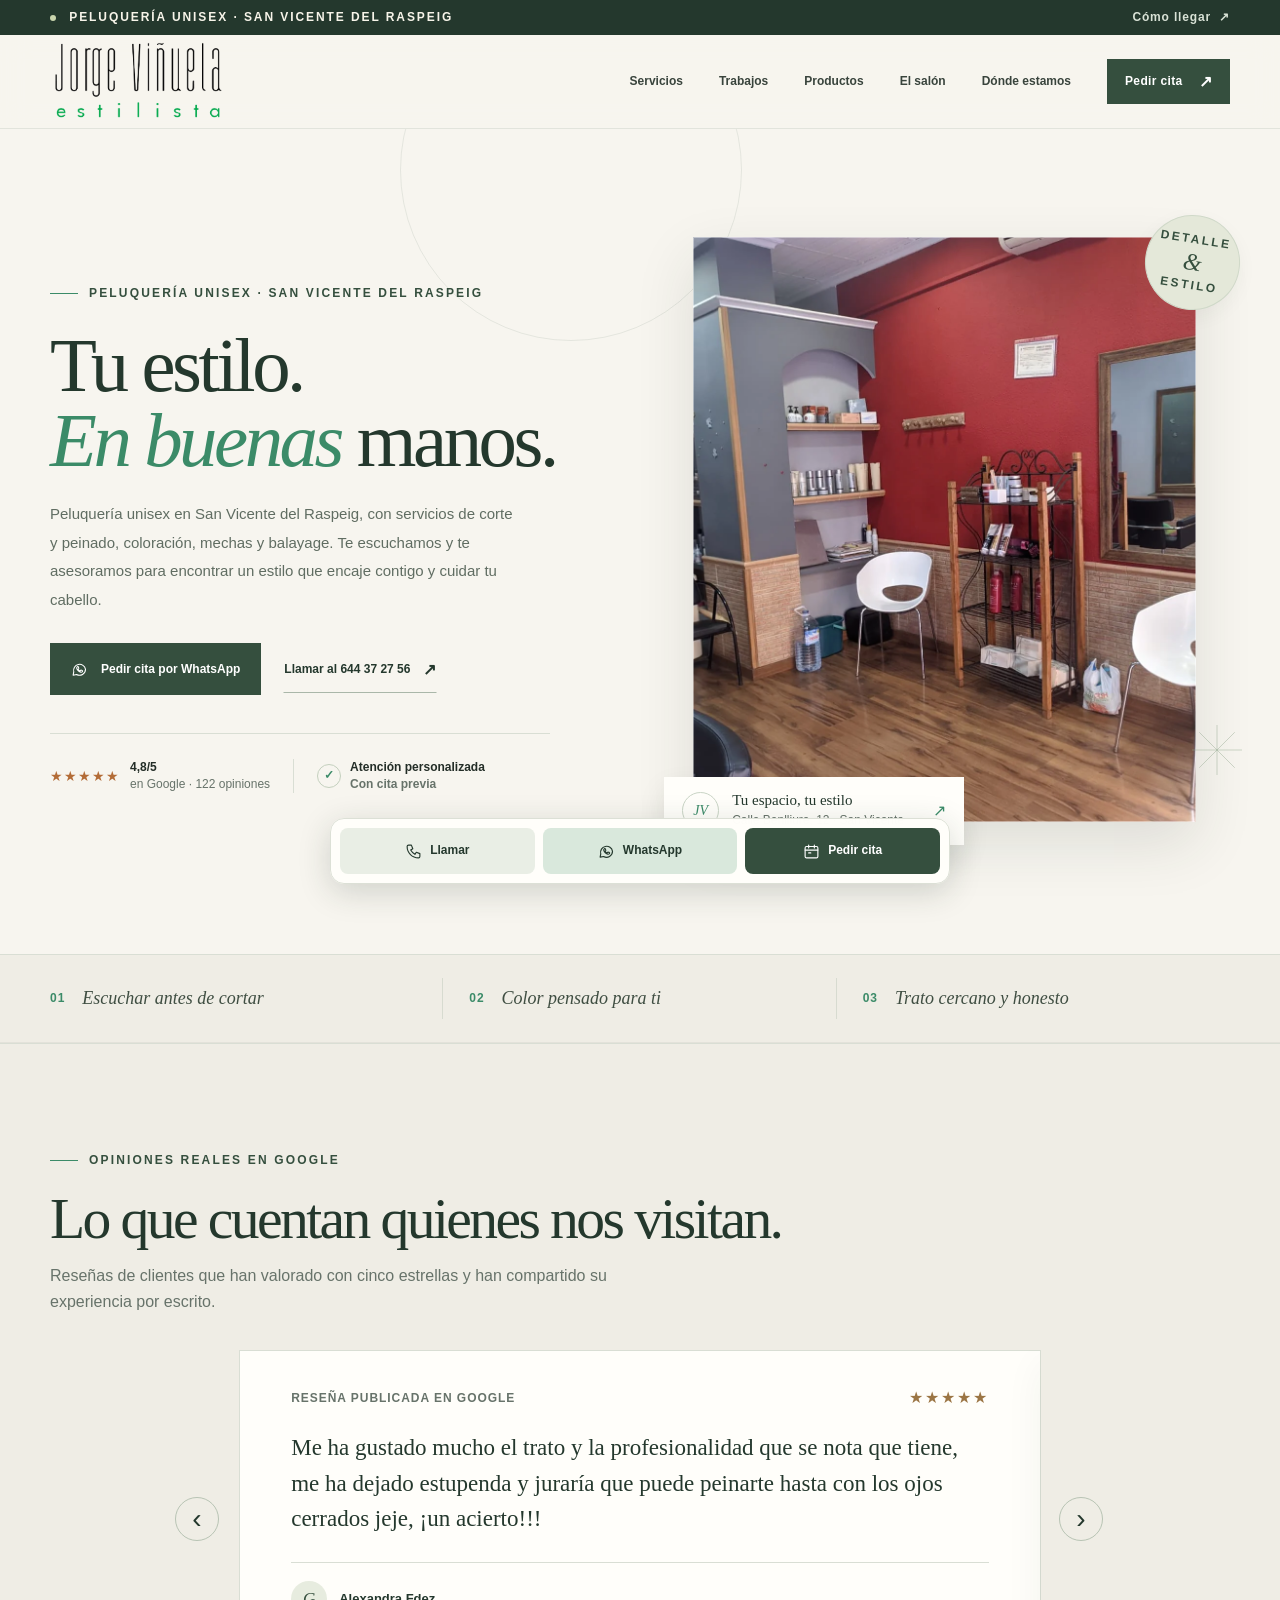
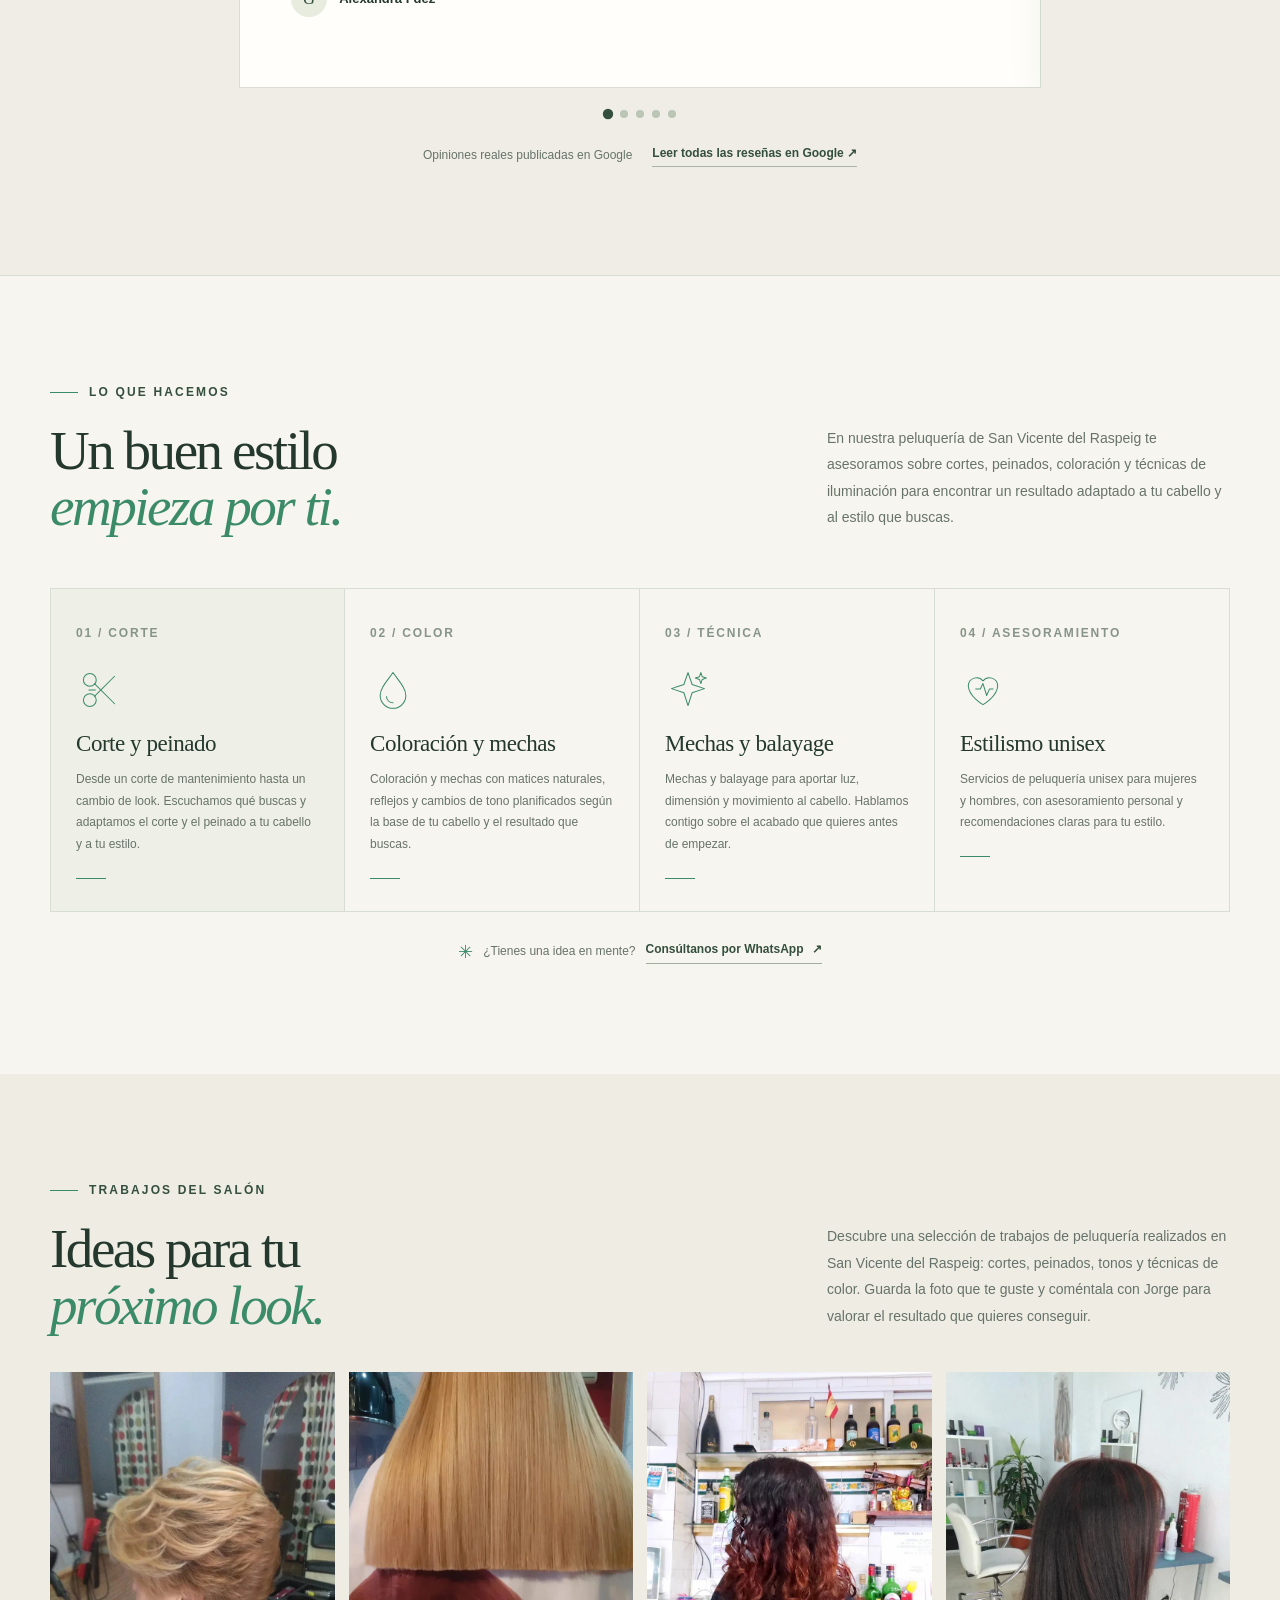
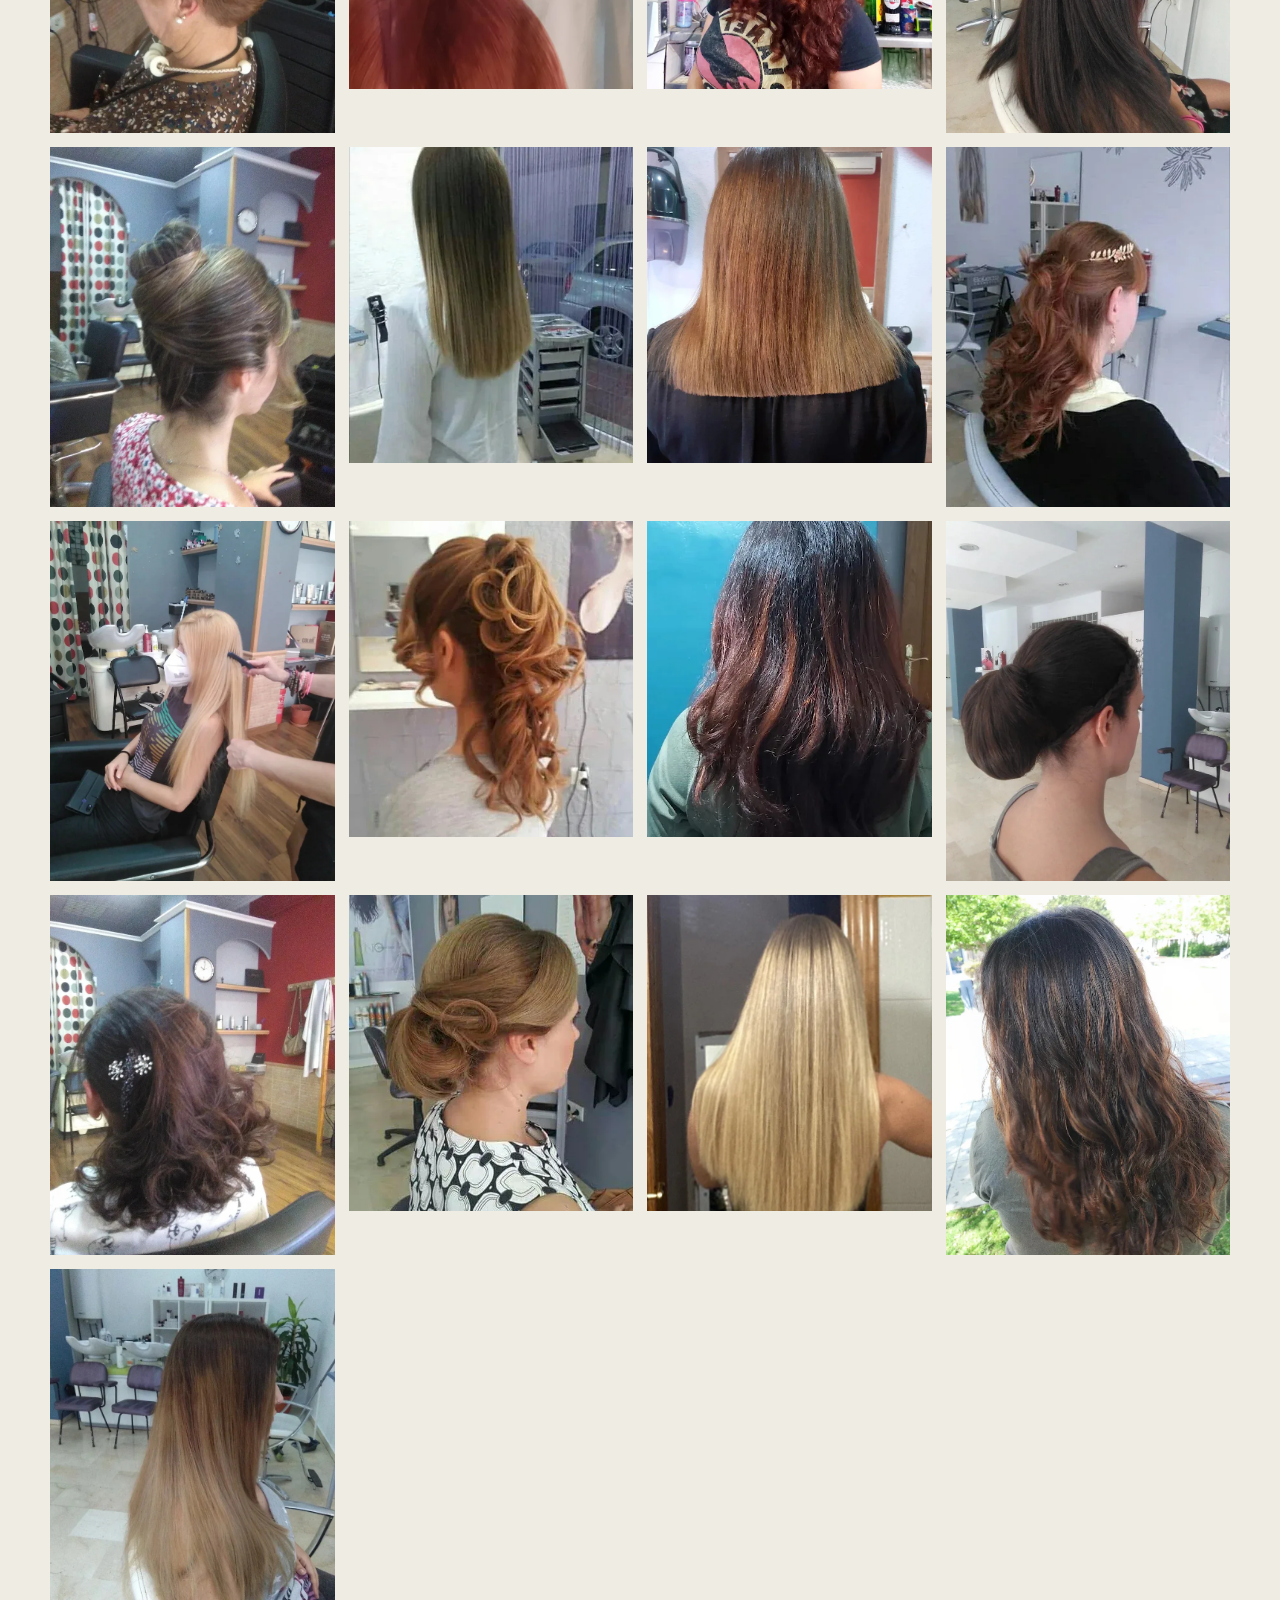
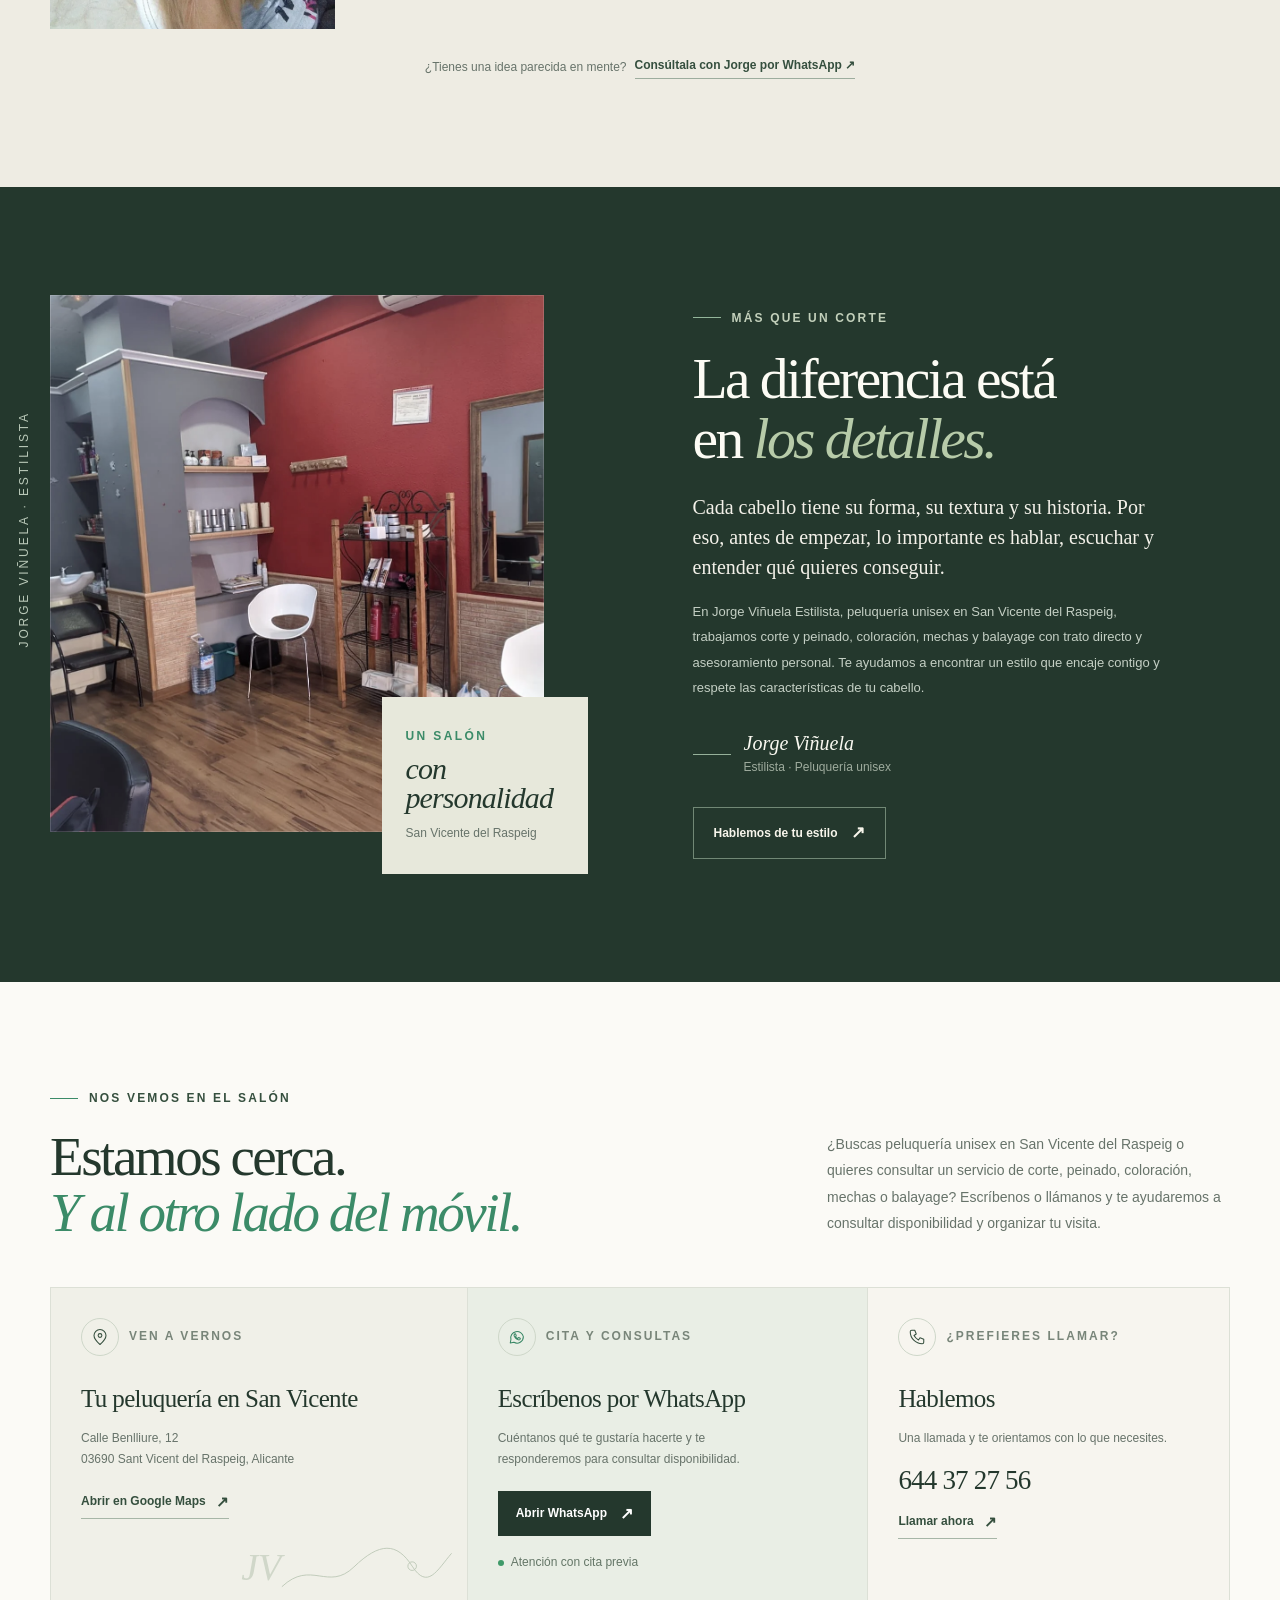
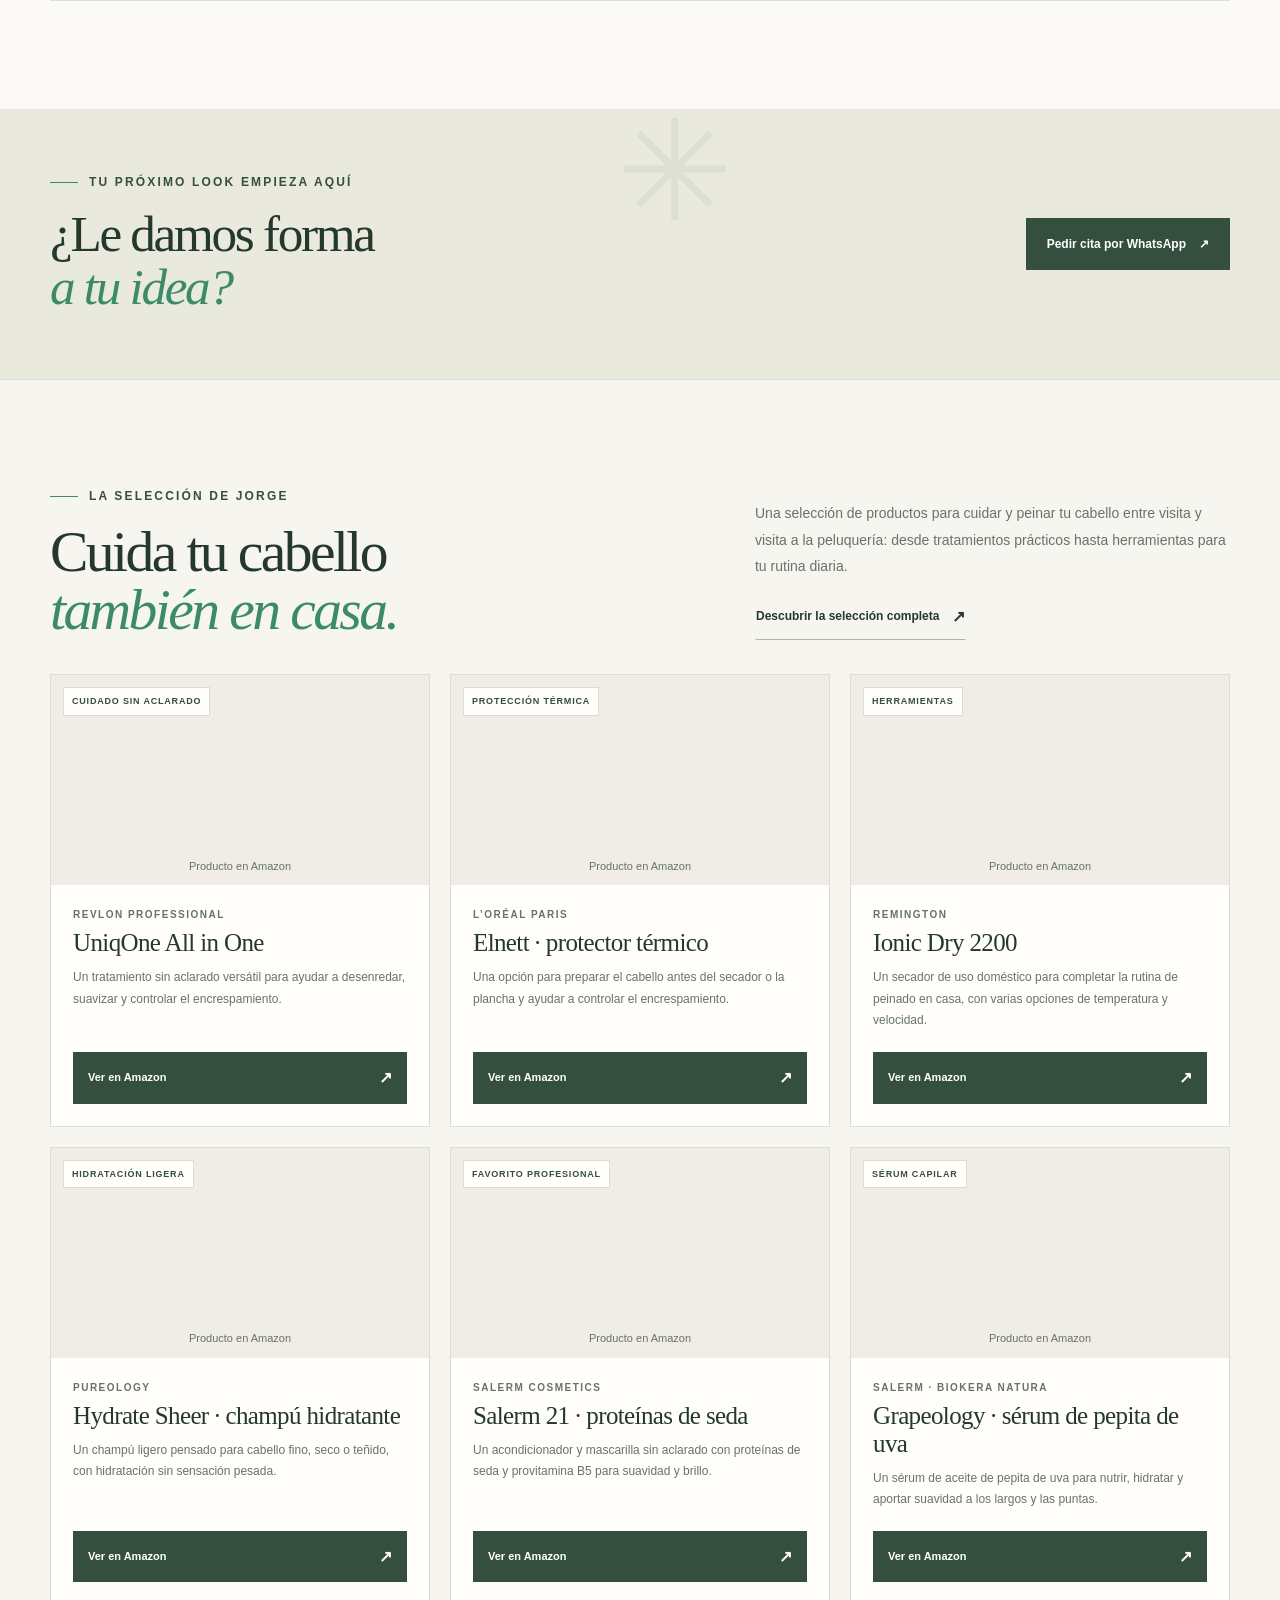
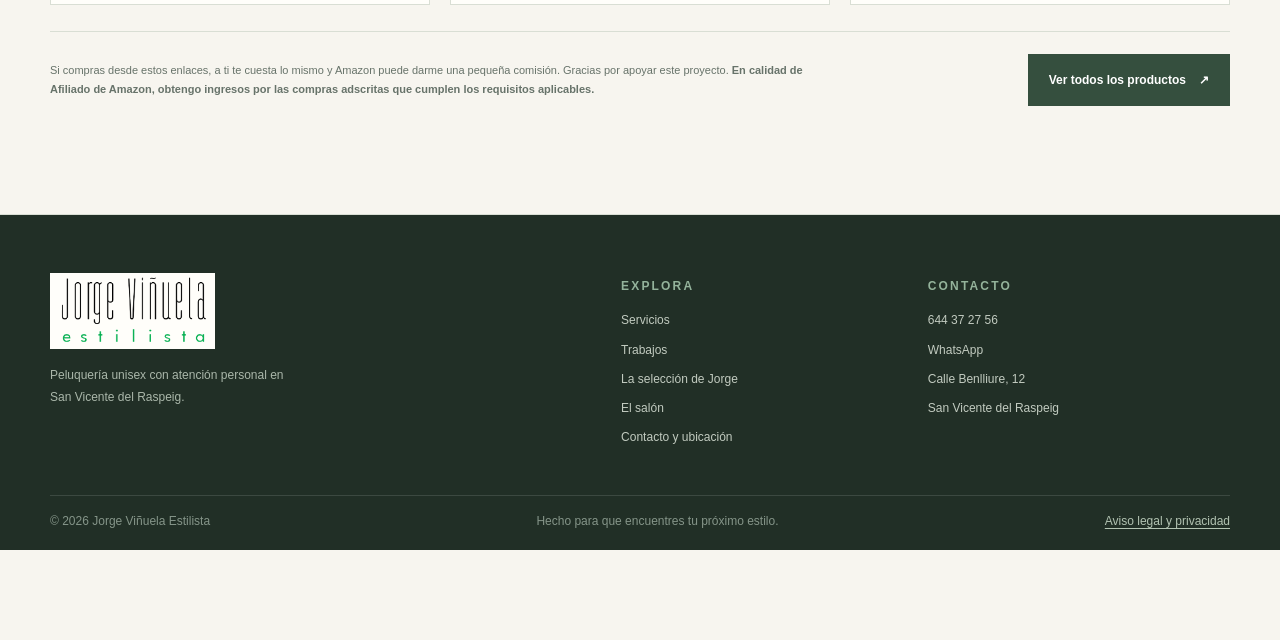
==== commit 0d11e8af: "Destaca tres productos recomendados en la home" ====
--- a/index.html
+++ b/index.html
@@ -261,6 +261,42 @@
               <a class="home-pick-link" href="https://www.amazon.es/dp/B08DJ18C85?tag=astro210a-21" target="_blank" rel="sponsored nofollow noopener noreferrer">Ver en Amazon <span aria-hidden="true">↗</span></a>
             </div>
           </article>
+          <article class="home-pick-card">
+            <a class="home-pick-image" href="https://www.amazon.es/dp/B09RPWB1L2?tag=astro210a-21" target="_blank" rel="sponsored nofollow noopener noreferrer" aria-label="Ver Hydrate Sheer · champú hidratante en Amazon">
+              <span class="home-pick-badge">HIDRATACIÓN LIGERA</span>
+              <img src="https://www.salonsdirect.com/cdn/shop/files/22753.jpg?v=1759412655" alt="PUREOLOGY Hydrate Sheer · champú hidratante" loading="lazy" referrerpolicy="no-referrer">
+            </a>
+            <div class="home-pick-copy">
+              <p class="home-pick-brand">PUREOLOGY</p>
+              <h3>Hydrate Sheer · champú hidratante</h3>
+              <p>Un champú ligero pensado para cabello fino, seco o teñido, con hidratación sin sensación pesada.</p>
+              <a class="home-pick-link" href="https://www.amazon.es/dp/B09RPWB1L2?tag=astro210a-21" target="_blank" rel="sponsored nofollow noopener noreferrer">Ver en Amazon <span aria-hidden="true">↗</span></a>
+            </div>
+          </article>
+          <article class="home-pick-card">
+            <a class="home-pick-image" href="https://www.amazon.es/dp/B000TFADXA?tag=astro210a-21" target="_blank" rel="sponsored nofollow noopener noreferrer" aria-label="Ver Salerm 21 · proteínas de seda en Amazon">
+              <span class="home-pick-badge">FAVORITO PROFESIONAL</span>
+              <img src="https://bellabelle.com.mx/cdn/shop/files/final.png?v=1743012739" alt="SALERM COSMETICS Salerm 21 · proteínas de seda" loading="lazy" referrerpolicy="no-referrer">
+            </a>
+            <div class="home-pick-copy">
+              <p class="home-pick-brand">SALERM COSMETICS</p>
+              <h3>Salerm 21 · proteínas de seda</h3>
+              <p>Un acondicionador y mascarilla sin aclarado con proteínas de seda y provitamina B5 para suavidad y brillo.</p>
+              <a class="home-pick-link" href="https://www.amazon.es/dp/B000TFADXA?tag=astro210a-21" target="_blank" rel="sponsored nofollow noopener noreferrer">Ver en Amazon <span aria-hidden="true">↗</span></a>
+            </div>
+          </article>
+          <article class="home-pick-card">
+            <a class="home-pick-image" href="https://www.amazon.es/dp/B00ZFQ9GAE?tag=astro210a-21" target="_blank" rel="sponsored nofollow noopener noreferrer" aria-label="Ver Grapeology · sérum de pepita de uva en Amazon">
+              <span class="home-pick-badge">SÉRUM CAPILAR</span>
+              <img src="https://53karat.ca/cdn/shop/files/biokera-grapeology-serum-huile-de-pepins-de-raisin-8675218.png?v=1760767271" alt="SALERM · BIOKERA NATURA Grapeology · sérum de pepita de uva" loading="lazy" referrerpolicy="no-referrer">
+            </a>
+            <div class="home-pick-copy">
+              <p class="home-pick-brand">SALERM · BIOKERA NATURA</p>
+              <h3>Grapeology · sérum de pepita de uva</h3>
+              <p>Un sérum de aceite de pepita de uva para nutrir, hidratar y aportar suavidad a los largos y las puntas.</p>
+              <a class="home-pick-link" href="https://www.amazon.es/dp/B00ZFQ9GAE?tag=astro210a-21" target="_blank" rel="sponsored nofollow noopener noreferrer">Ver en Amazon <span aria-hidden="true">↗</span></a>
+            </div>
+          </article>
         </div>
         <div class="home-picks-bottom">
           <p>Si compras desde estos enlaces, a ti te cuesta lo mismo y Amazon puede darme una pequeña comisión. Gracias por apoyar este proyecto. <strong>En calidad de Afiliado de Amazon, obtengo ingresos por las compras adscritas que cumplen los requisitos aplicables.</strong></p>
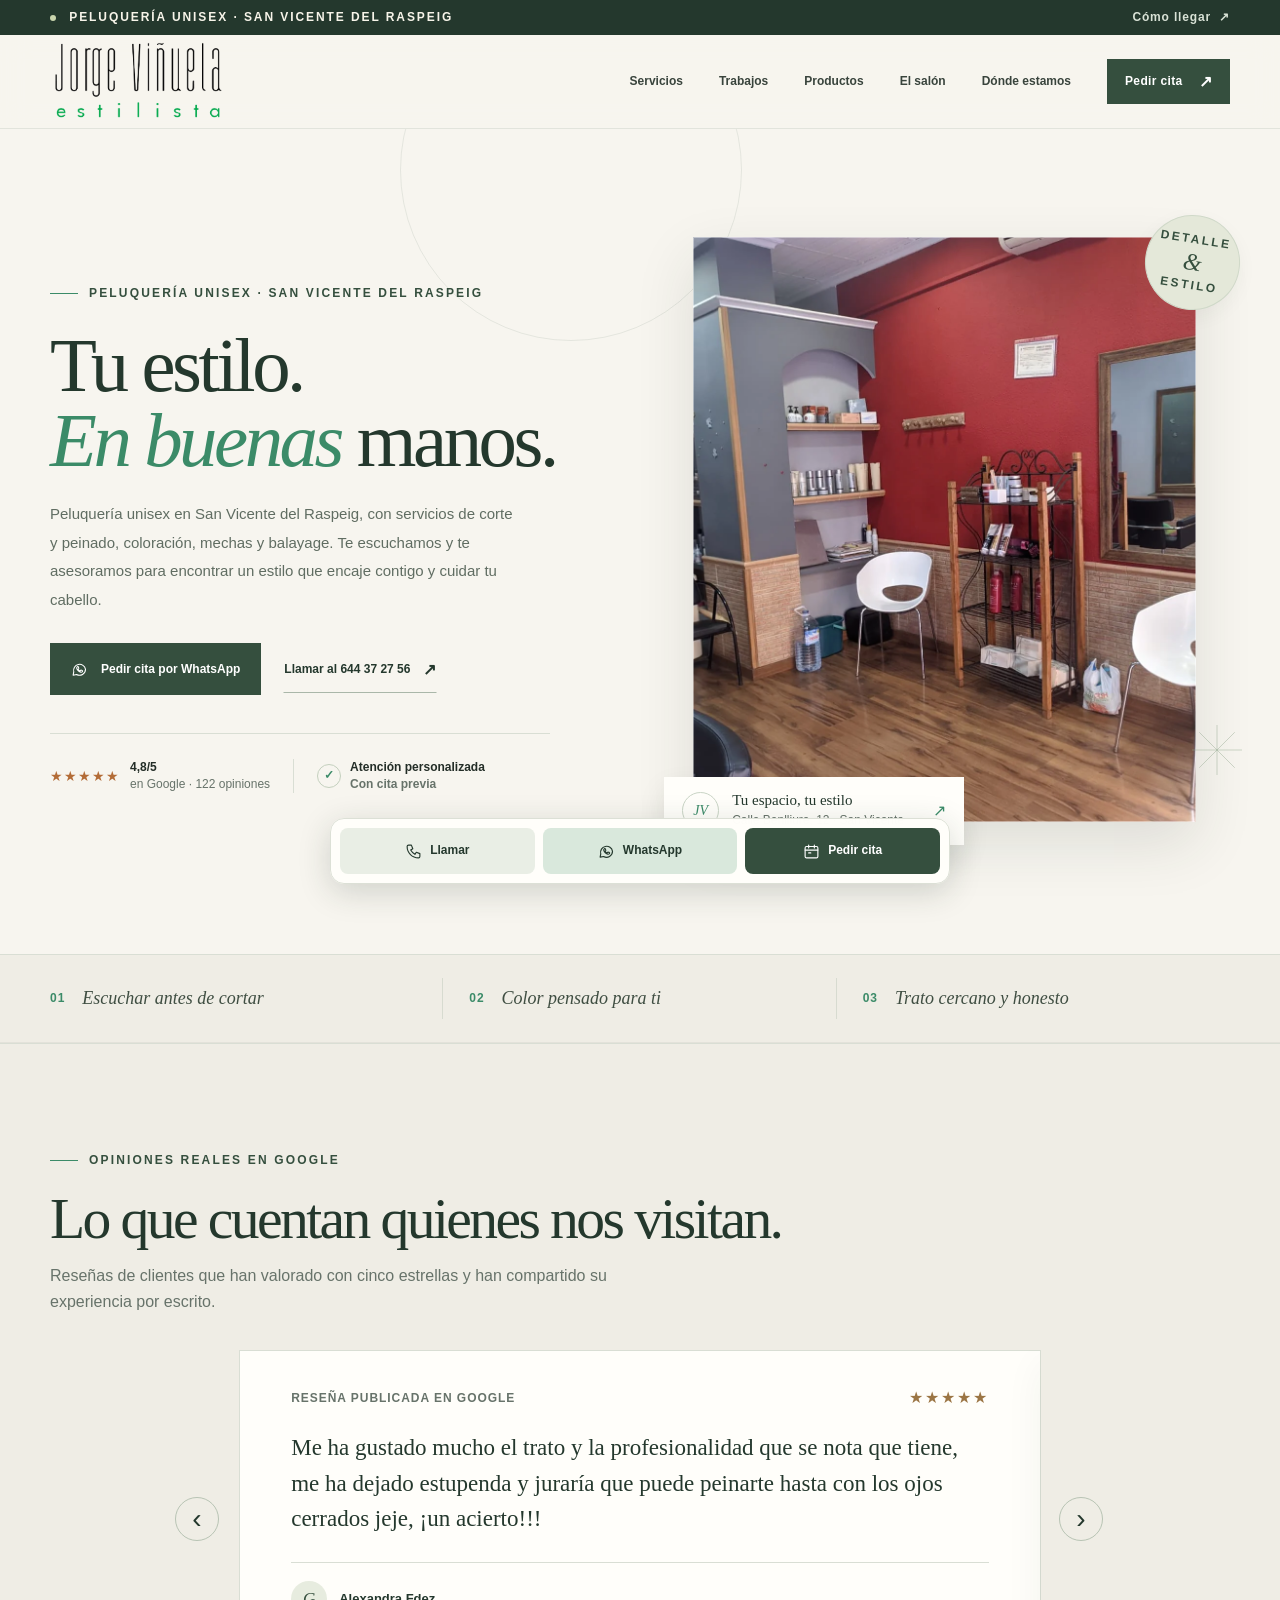
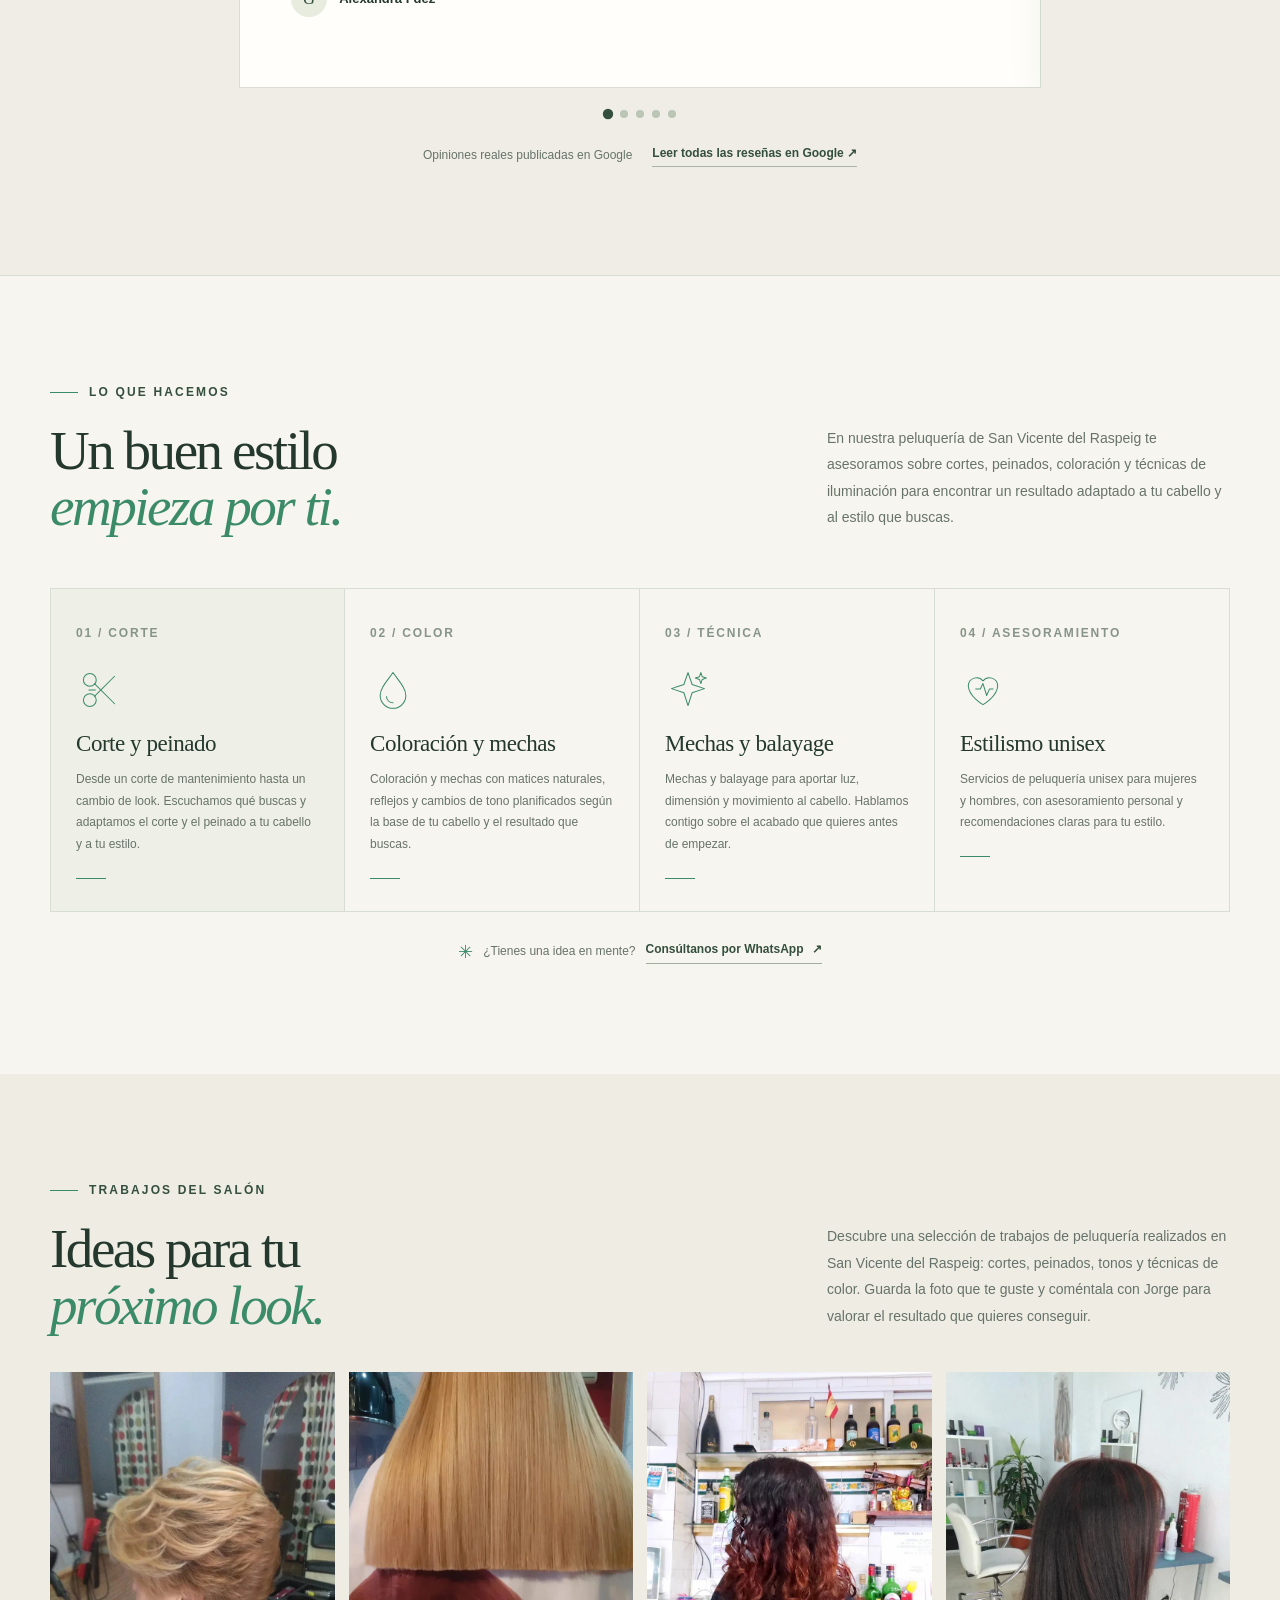
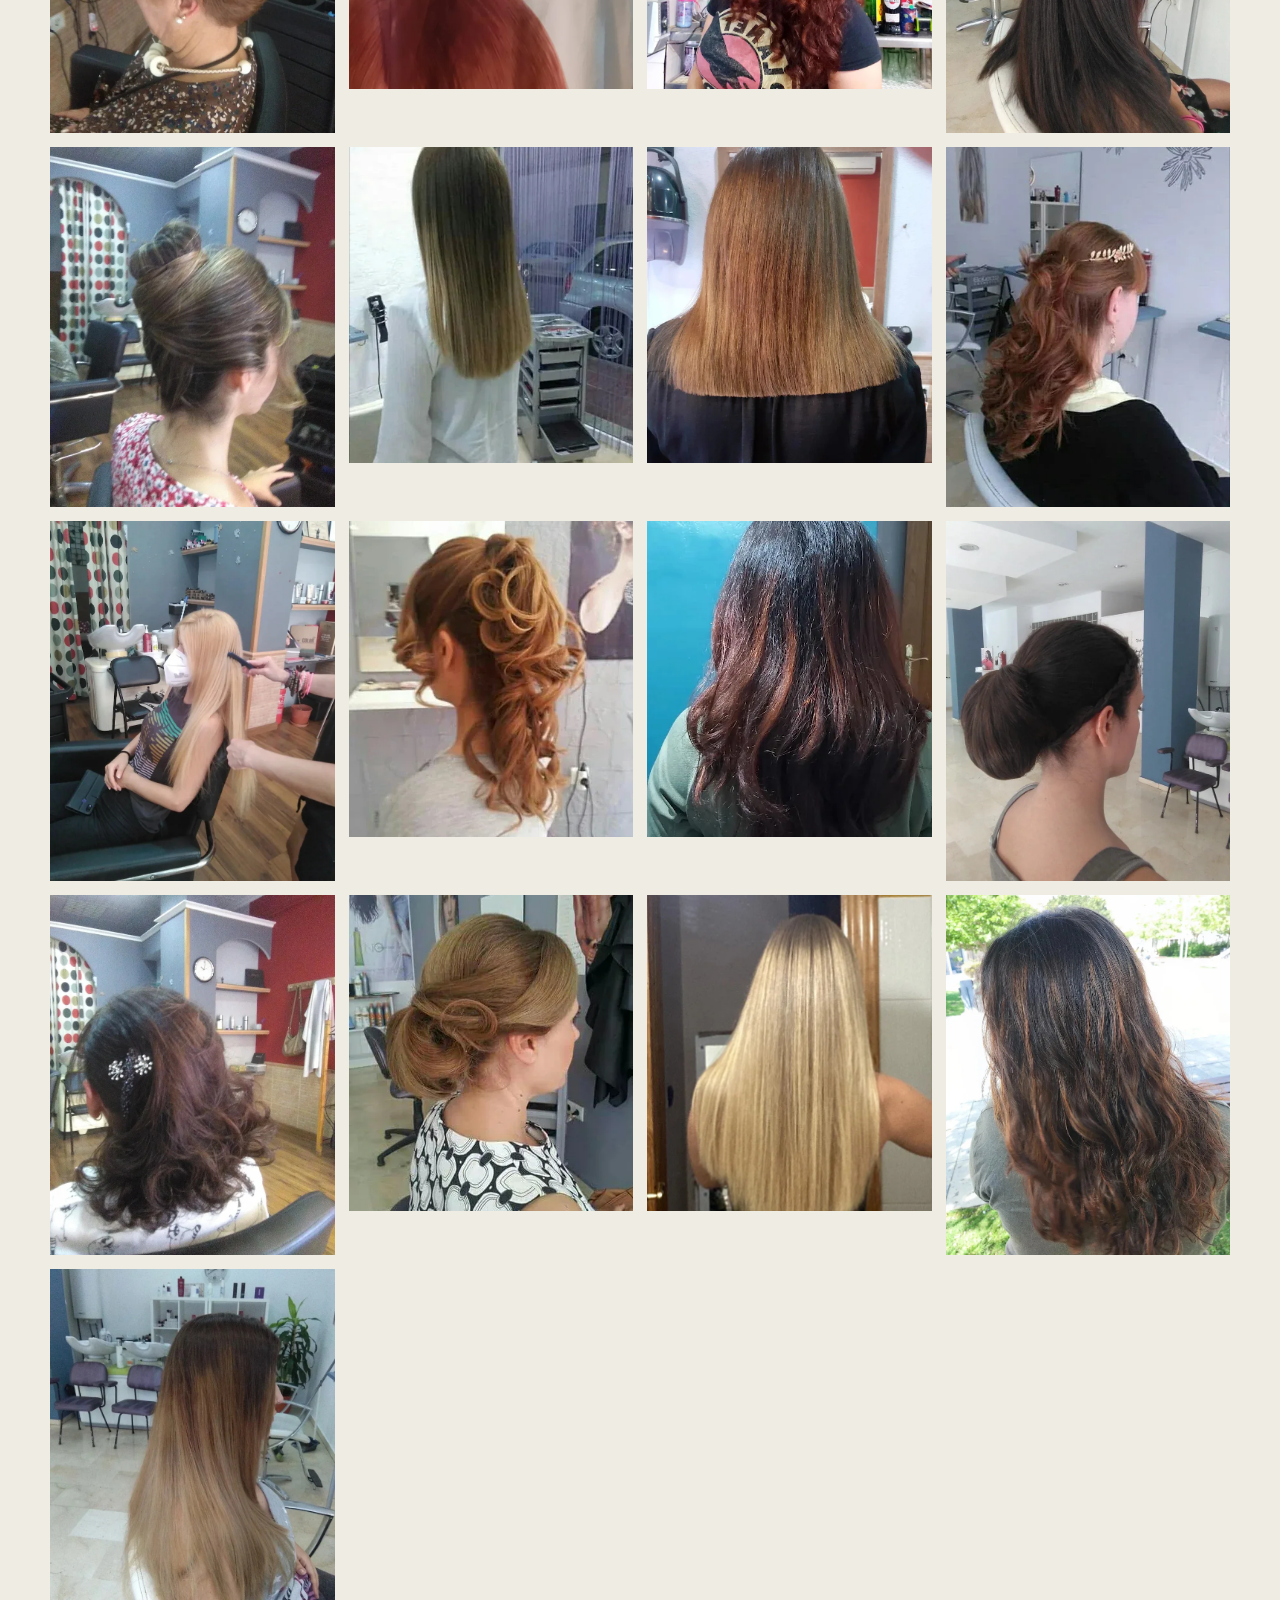
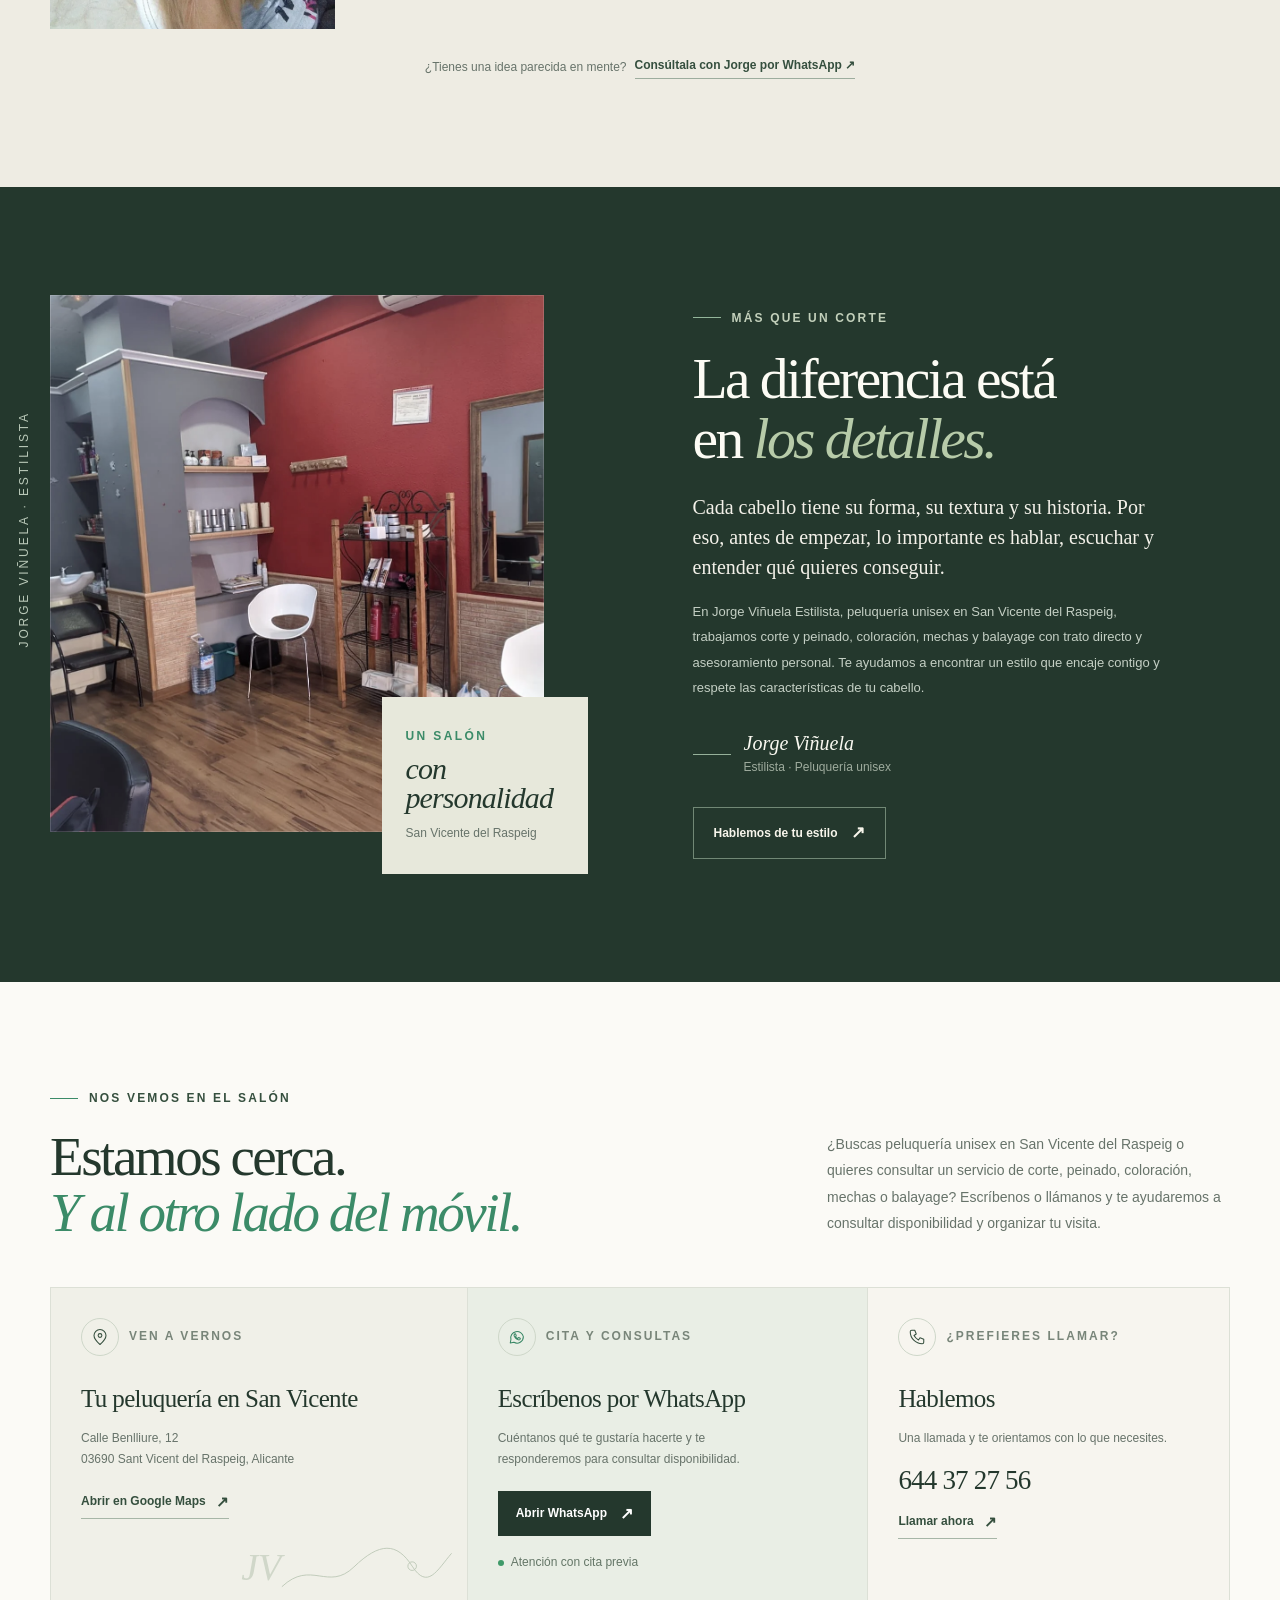
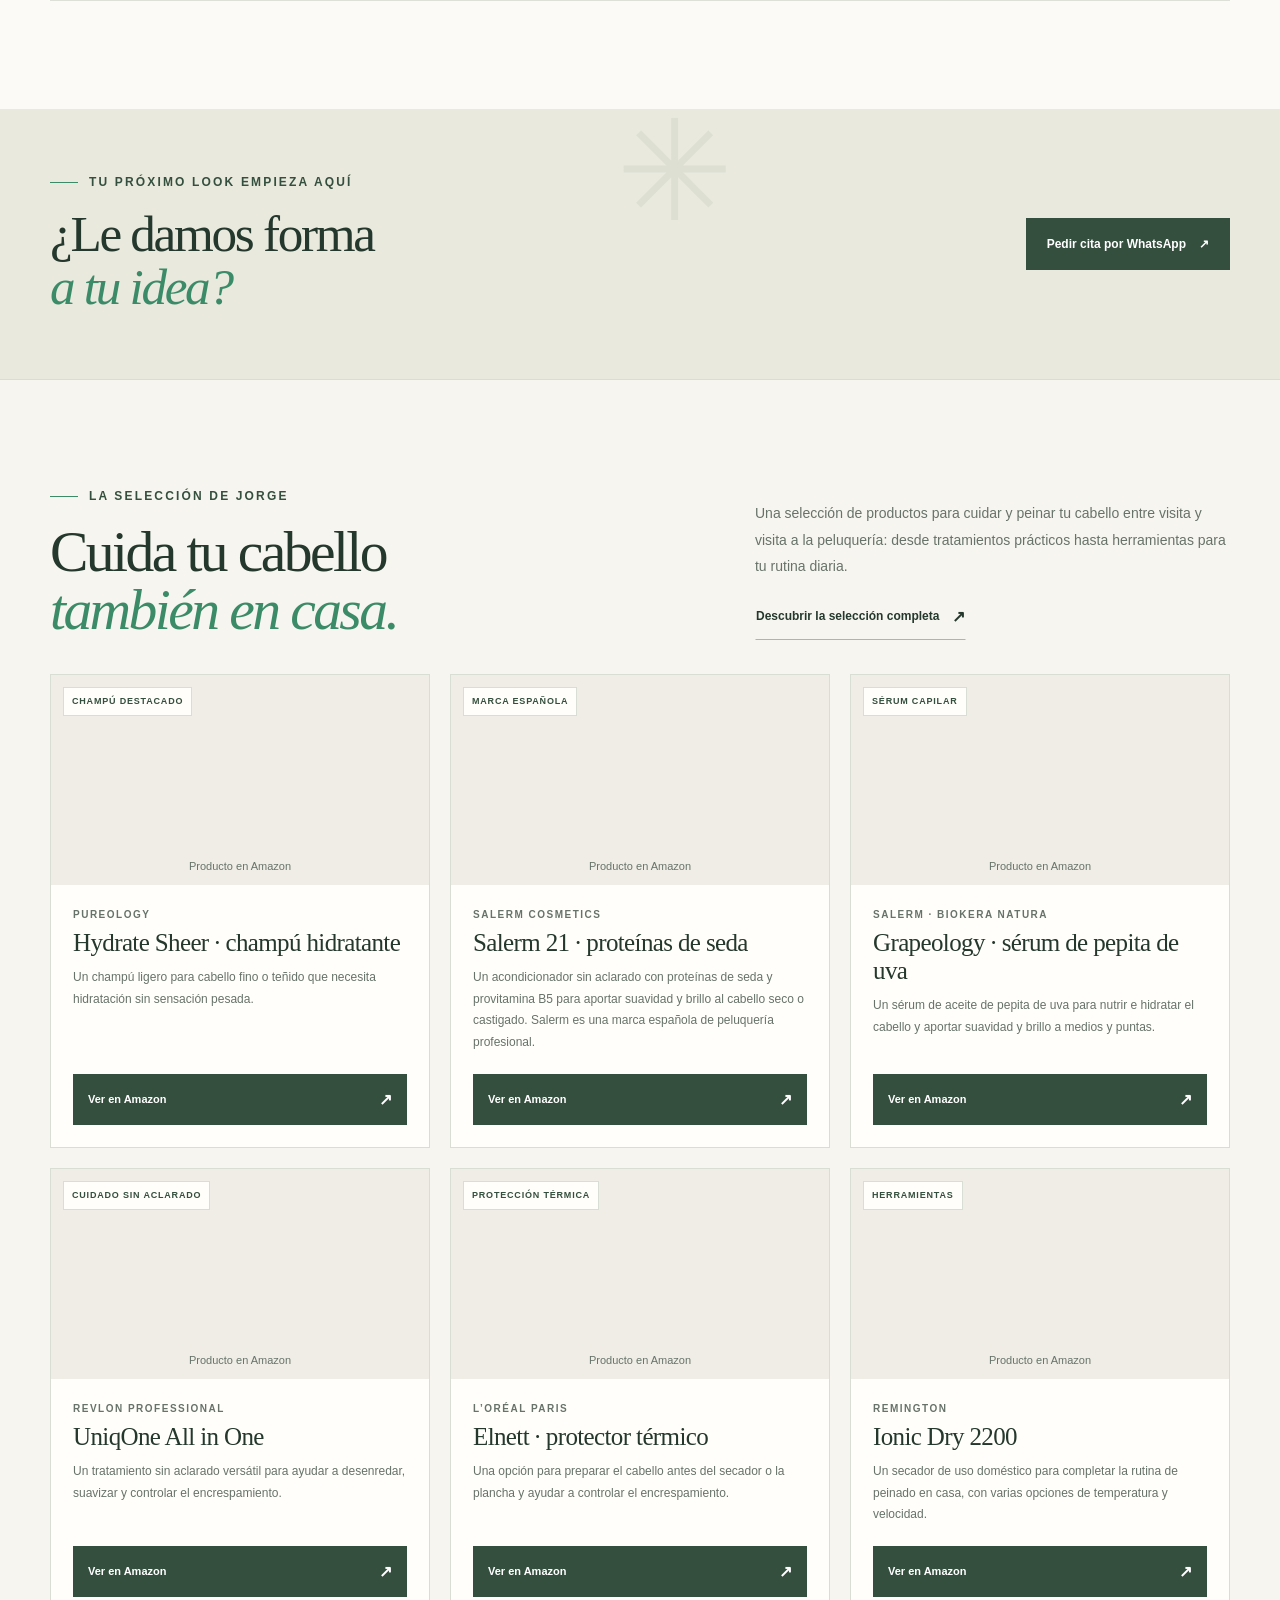
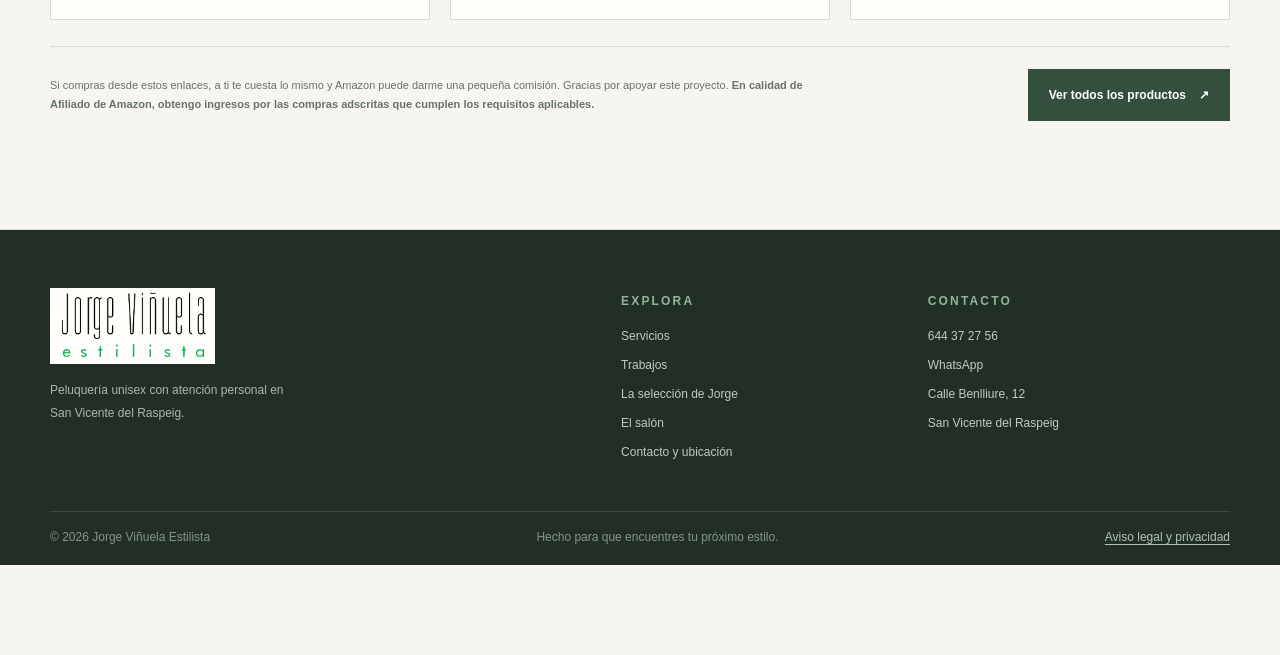
==== commit 768f334f: "Prioriza los tres productos recomendados en la home" ====
--- a/index.html
+++ b/index.html
@@ -226,6 +226,42 @@
         </div>
         <div class="home-picks-grid">
           <article class="home-pick-card">
+            <a class="home-pick-image" href="https://www.amazon.es/dp/B09RPWB1L2?tag=astro210a-21" target="_blank" rel="sponsored nofollow noopener noreferrer" aria-label="Ver Hydrate Sheer · champú hidratante en Amazon">
+              <span class="home-pick-badge">CHAMPÚ DESTACADO</span>
+              <img src="https://www.salonsdirect.com/cdn/shop/files/22753.jpg?v=1759412655" alt="PUREOLOGY Hydrate Sheer · champú hidratante" loading="lazy" referrerpolicy="no-referrer">
+            </a>
+            <div class="home-pick-copy">
+              <p class="home-pick-brand">PUREOLOGY</p>
+              <h3>Hydrate Sheer · champú hidratante</h3>
+              <p>Un champú ligero para cabello fino o teñido que necesita hidratación sin sensación pesada.</p>
+              <a class="home-pick-link" href="https://www.amazon.es/dp/B09RPWB1L2?tag=astro210a-21" target="_blank" rel="sponsored nofollow noopener noreferrer">Ver en Amazon <span aria-hidden="true">↗</span></a>
+            </div>
+          </article>
+<article class="home-pick-card">
+            <a class="home-pick-image" href="https://www.amazon.es/dp/B000TFADXA?tag=astro210a-21" target="_blank" rel="sponsored nofollow noopener noreferrer" aria-label="Ver Salerm 21 · proteínas de seda en Amazon">
+              <span class="home-pick-badge">MARCA ESPAÑOLA</span>
+              <img src="https://bellabelle.com.mx/cdn/shop/files/final.png?v=1743012739" alt="SALERM COSMETICS Salerm 21 · proteínas de seda" loading="lazy" referrerpolicy="no-referrer">
+            </a>
+            <div class="home-pick-copy">
+              <p class="home-pick-brand">SALERM COSMETICS</p>
+              <h3>Salerm 21 · proteínas de seda</h3>
+              <p>Un acondicionador sin aclarado con proteínas de seda y provitamina B5 para aportar suavidad y brillo al cabello seco o castigado. Salerm es una marca española de peluquería profesional.</p>
+              <a class="home-pick-link" href="https://www.amazon.es/dp/B000TFADXA?tag=astro210a-21" target="_blank" rel="sponsored nofollow noopener noreferrer">Ver en Amazon <span aria-hidden="true">↗</span></a>
+            </div>
+          </article>
+<article class="home-pick-card">
+            <a class="home-pick-image" href="https://www.amazon.es/dp/B00ZFQ9GAE?tag=astro210a-21" target="_blank" rel="sponsored nofollow noopener noreferrer" aria-label="Ver Grapeology · sérum de pepita de uva en Amazon">
+              <span class="home-pick-badge">SÉRUM CAPILAR</span>
+              <img src="https://salerm.imgix.net/media/catalog/product/1/7/1723_1.jpg?auto=format&amp;fit=max&amp;q=100&amp;w=1700" alt="SALERM · BIOKERA NATURA Grapeology · sérum de pepita de uva" loading="lazy" referrerpolicy="no-referrer">
+            </a>
+            <div class="home-pick-copy">
+              <p class="home-pick-brand">SALERM · BIOKERA NATURA</p>
+              <h3>Grapeology · sérum de pepita de uva</h3>
+              <p>Un sérum de aceite de pepita de uva para nutrir e hidratar el cabello y aportar suavidad y brillo a medios y puntas.</p>
+              <a class="home-pick-link" href="https://www.amazon.es/dp/B00ZFQ9GAE?tag=astro210a-21" target="_blank" rel="sponsored nofollow noopener noreferrer">Ver en Amazon <span aria-hidden="true">↗</span></a>
+            </div>
+          </article>
+<article class="home-pick-card">
             <a class="home-pick-image" href="https://www.amazon.es/dp/B00M9B66BU?linkCode=ll2&amp;tag=astro210a-21&amp;linkId=2800b8c8e76e2980564697763d34a007" target="_blank" rel="sponsored nofollow noopener noreferrer" aria-label="Ver Revlon Professional UniqOne en Amazon">
               <span class="home-pick-badge">CUIDADO SIN ACLARADO</span>
               <img src="https://www.dennis-williams.co.uk/cdn/shop/files/8527_grande.jpg?v=1752836074" alt="Revlon Professional UniqOne All in One" loading="lazy" referrerpolicy="no-referrer">
@@ -237,7 +273,7 @@
               <a class="home-pick-link" href="https://www.amazon.es/dp/B00M9B66BU?linkCode=ll2&amp;tag=astro210a-21&amp;linkId=2800b8c8e76e2980564697763d34a007" target="_blank" rel="sponsored nofollow noopener noreferrer">Ver en Amazon <span aria-hidden="true">↗</span></a>
             </div>
           </article>
-          <article class="home-pick-card">
+<article class="home-pick-card">
             <a class="home-pick-image" href="https://www.amazon.es/dp/B00X9WKS0S?linkCode=ll2&amp;tag=astro210a-21&amp;linkId=bfb96a635226bdb2cb94eee449ab8d96" target="_blank" rel="sponsored nofollow noopener noreferrer" aria-label="Ver L’Oréal Paris Elnett protector térmico en Amazon">
               <span class="home-pick-badge">PROTECCIÓN TÉRMICA</span>
               <img src="https://media.douglas.es/medias/006ucS1100189-0-dgl-ES.jpg?context=[base64]&amp;grid=true" alt="L’Oréal Paris Elnett Spray Protector Doble Acción" loading="lazy" referrerpolicy="no-referrer">
@@ -249,7 +285,7 @@
               <a class="home-pick-link" href="https://www.amazon.es/dp/B00X9WKS0S?linkCode=ll2&amp;tag=astro210a-21&amp;linkId=bfb96a635226bdb2cb94eee449ab8d96" target="_blank" rel="sponsored nofollow noopener noreferrer">Ver en Amazon <span aria-hidden="true">↗</span></a>
             </div>
           </article>
-          <article class="home-pick-card">
+<article class="home-pick-card">
             <a class="home-pick-image" href="https://www.amazon.es/dp/B08DJ18C85?tag=astro210a-21" target="_blank" rel="sponsored nofollow noopener noreferrer" aria-label="Ver secador Remington Ionic Dry 2200 en Amazon">
               <span class="home-pick-badge">HERRAMIENTAS</span>
               <img src="https://www.alleop.ro/199469-large_default/uscator-de-par-remington-power-dry-ionic-d3198-negru.jpg" alt="Secador Remington Ionic Dry 2200" loading="lazy" referrerpolicy="no-referrer">
@@ -260,44 +296,7 @@
               <p>Un secador de uso doméstico para completar la rutina de peinado en casa, con varias opciones de temperatura y velocidad.</p>
               <a class="home-pick-link" href="https://www.amazon.es/dp/B08DJ18C85?tag=astro210a-21" target="_blank" rel="sponsored nofollow noopener noreferrer">Ver en Amazon <span aria-hidden="true">↗</span></a>
             </div>
-          </article>
-          <article class="home-pick-card">
-            <a class="home-pick-image" href="https://www.amazon.es/dp/B09RPWB1L2?tag=astro210a-21" target="_blank" rel="sponsored nofollow noopener noreferrer" aria-label="Ver Hydrate Sheer · champú hidratante en Amazon">
-              <span class="home-pick-badge">HIDRATACIÓN LIGERA</span>
-              <img src="https://www.salonsdirect.com/cdn/shop/files/22753.jpg?v=1759412655" alt="PUREOLOGY Hydrate Sheer · champú hidratante" loading="lazy" referrerpolicy="no-referrer">
-            </a>
-            <div class="home-pick-copy">
-              <p class="home-pick-brand">PUREOLOGY</p>
-              <h3>Hydrate Sheer · champú hidratante</h3>
-              <p>Un champú ligero pensado para cabello fino, seco o teñido, con hidratación sin sensación pesada.</p>
-              <a class="home-pick-link" href="https://www.amazon.es/dp/B09RPWB1L2?tag=astro210a-21" target="_blank" rel="sponsored nofollow noopener noreferrer">Ver en Amazon <span aria-hidden="true">↗</span></a>
-            </div>
-          </article>
-          <article class="home-pick-card">
-            <a class="home-pick-image" href="https://www.amazon.es/dp/B000TFADXA?tag=astro210a-21" target="_blank" rel="sponsored nofollow noopener noreferrer" aria-label="Ver Salerm 21 · proteínas de seda en Amazon">
-              <span class="home-pick-badge">FAVORITO PROFESIONAL</span>
-              <img src="https://bellabelle.com.mx/cdn/shop/files/final.png?v=1743012739" alt="SALERM COSMETICS Salerm 21 · proteínas de seda" loading="lazy" referrerpolicy="no-referrer">
-            </a>
-            <div class="home-pick-copy">
-              <p class="home-pick-brand">SALERM COSMETICS</p>
-              <h3>Salerm 21 · proteínas de seda</h3>
-              <p>Un acondicionador y mascarilla sin aclarado con proteínas de seda y provitamina B5 para suavidad y brillo.</p>
-              <a class="home-pick-link" href="https://www.amazon.es/dp/B000TFADXA?tag=astro210a-21" target="_blank" rel="sponsored nofollow noopener noreferrer">Ver en Amazon <span aria-hidden="true">↗</span></a>
-            </div>
-          </article>
-          <article class="home-pick-card">
-            <a class="home-pick-image" href="https://www.amazon.es/dp/B00ZFQ9GAE?tag=astro210a-21" target="_blank" rel="sponsored nofollow noopener noreferrer" aria-label="Ver Grapeology · sérum de pepita de uva en Amazon">
-              <span class="home-pick-badge">SÉRUM CAPILAR</span>
-              <img src="https://53karat.ca/cdn/shop/files/biokera-grapeology-serum-huile-de-pepins-de-raisin-8675218.png?v=1760767271" alt="SALERM · BIOKERA NATURA Grapeology · sérum de pepita de uva" loading="lazy" referrerpolicy="no-referrer">
-            </a>
-            <div class="home-pick-copy">
-              <p class="home-pick-brand">SALERM · BIOKERA NATURA</p>
-              <h3>Grapeology · sérum de pepita de uva</h3>
-              <p>Un sérum de aceite de pepita de uva para nutrir, hidratar y aportar suavidad a los largos y las puntas.</p>
-              <a class="home-pick-link" href="https://www.amazon.es/dp/B00ZFQ9GAE?tag=astro210a-21" target="_blank" rel="sponsored nofollow noopener noreferrer">Ver en Amazon <span aria-hidden="true">↗</span></a>
-            </div>
-          </article>
-        </div>
+          </article></div>
         <div class="home-picks-bottom">
           <p>Si compras desde estos enlaces, a ti te cuesta lo mismo y Amazon puede darme una pequeña comisión. Gracias por apoyar este proyecto. <strong>En calidad de Afiliado de Amazon, obtengo ingresos por las compras adscritas que cumplen los requisitos aplicables.</strong></p>
           <a class="button button-primary" href="/la-seleccion-de-jorge/">Ver todos los productos <span aria-hidden="true">↗</span></a>
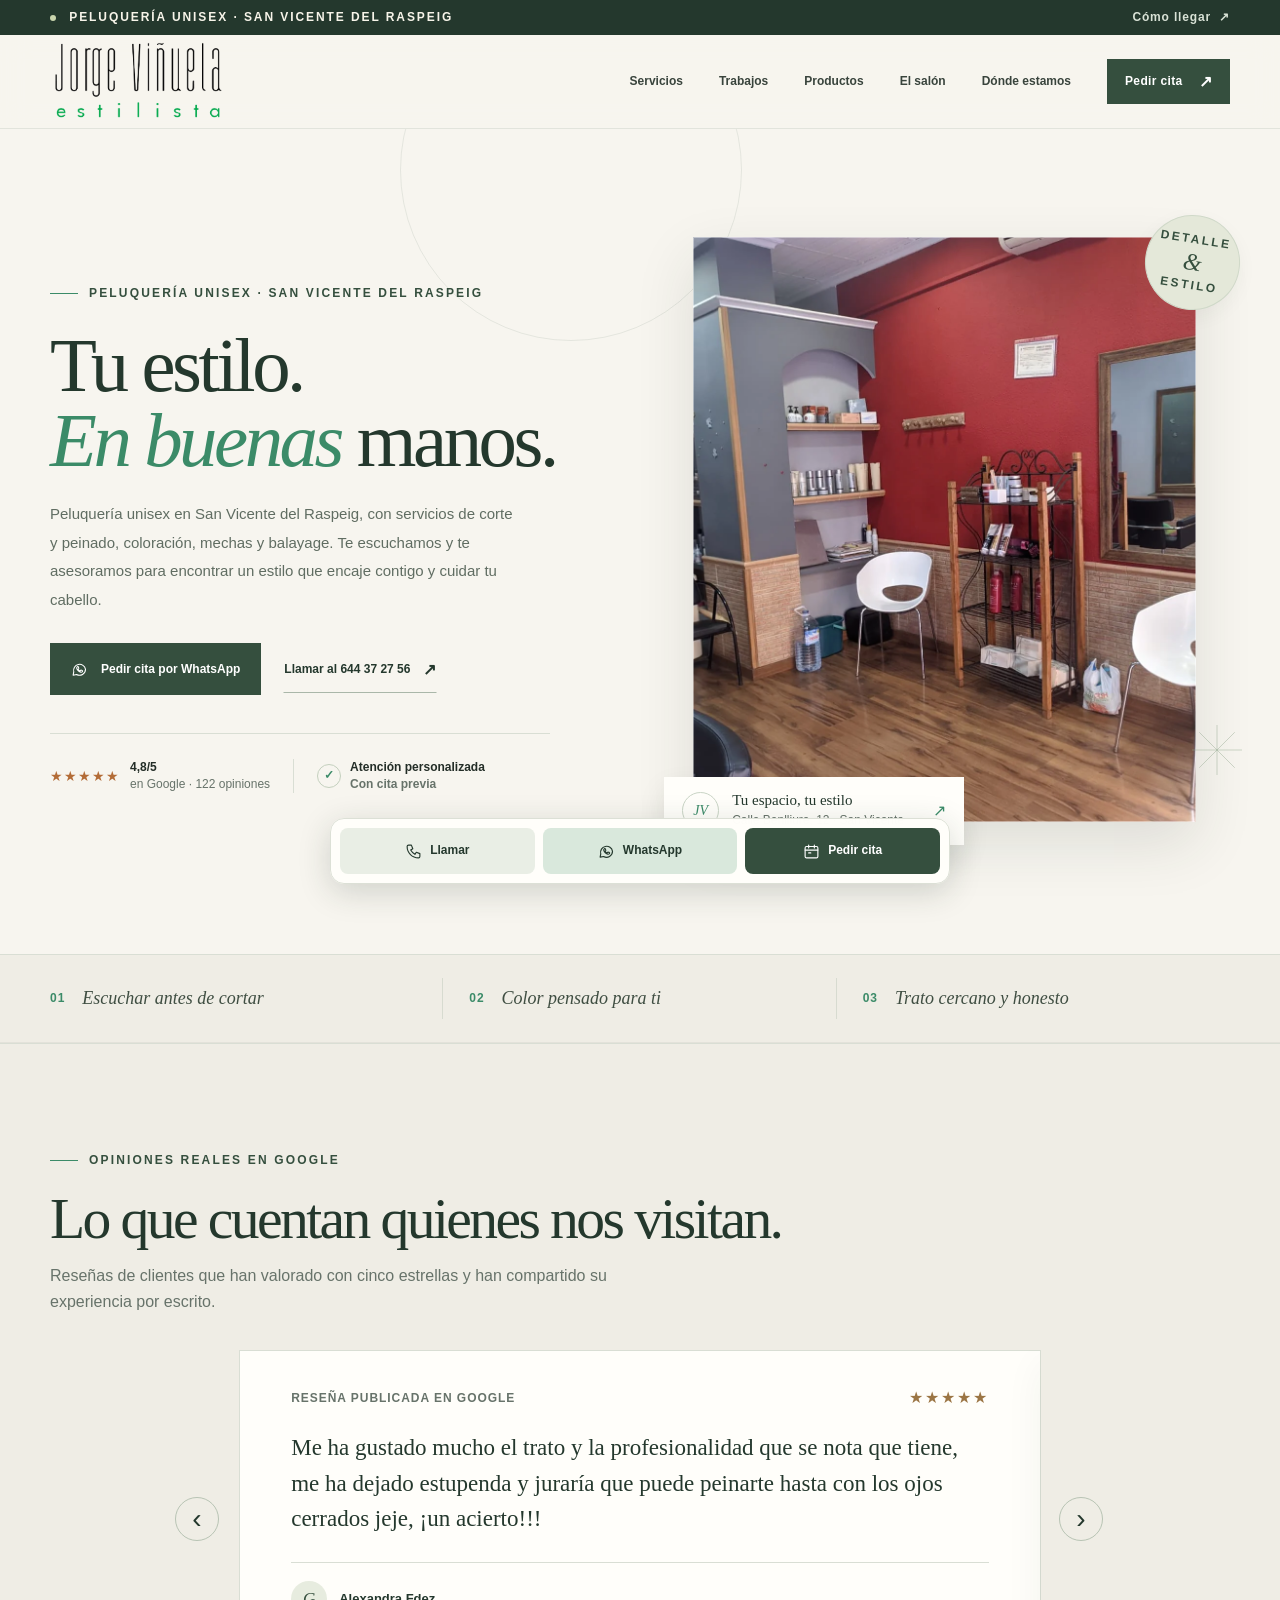
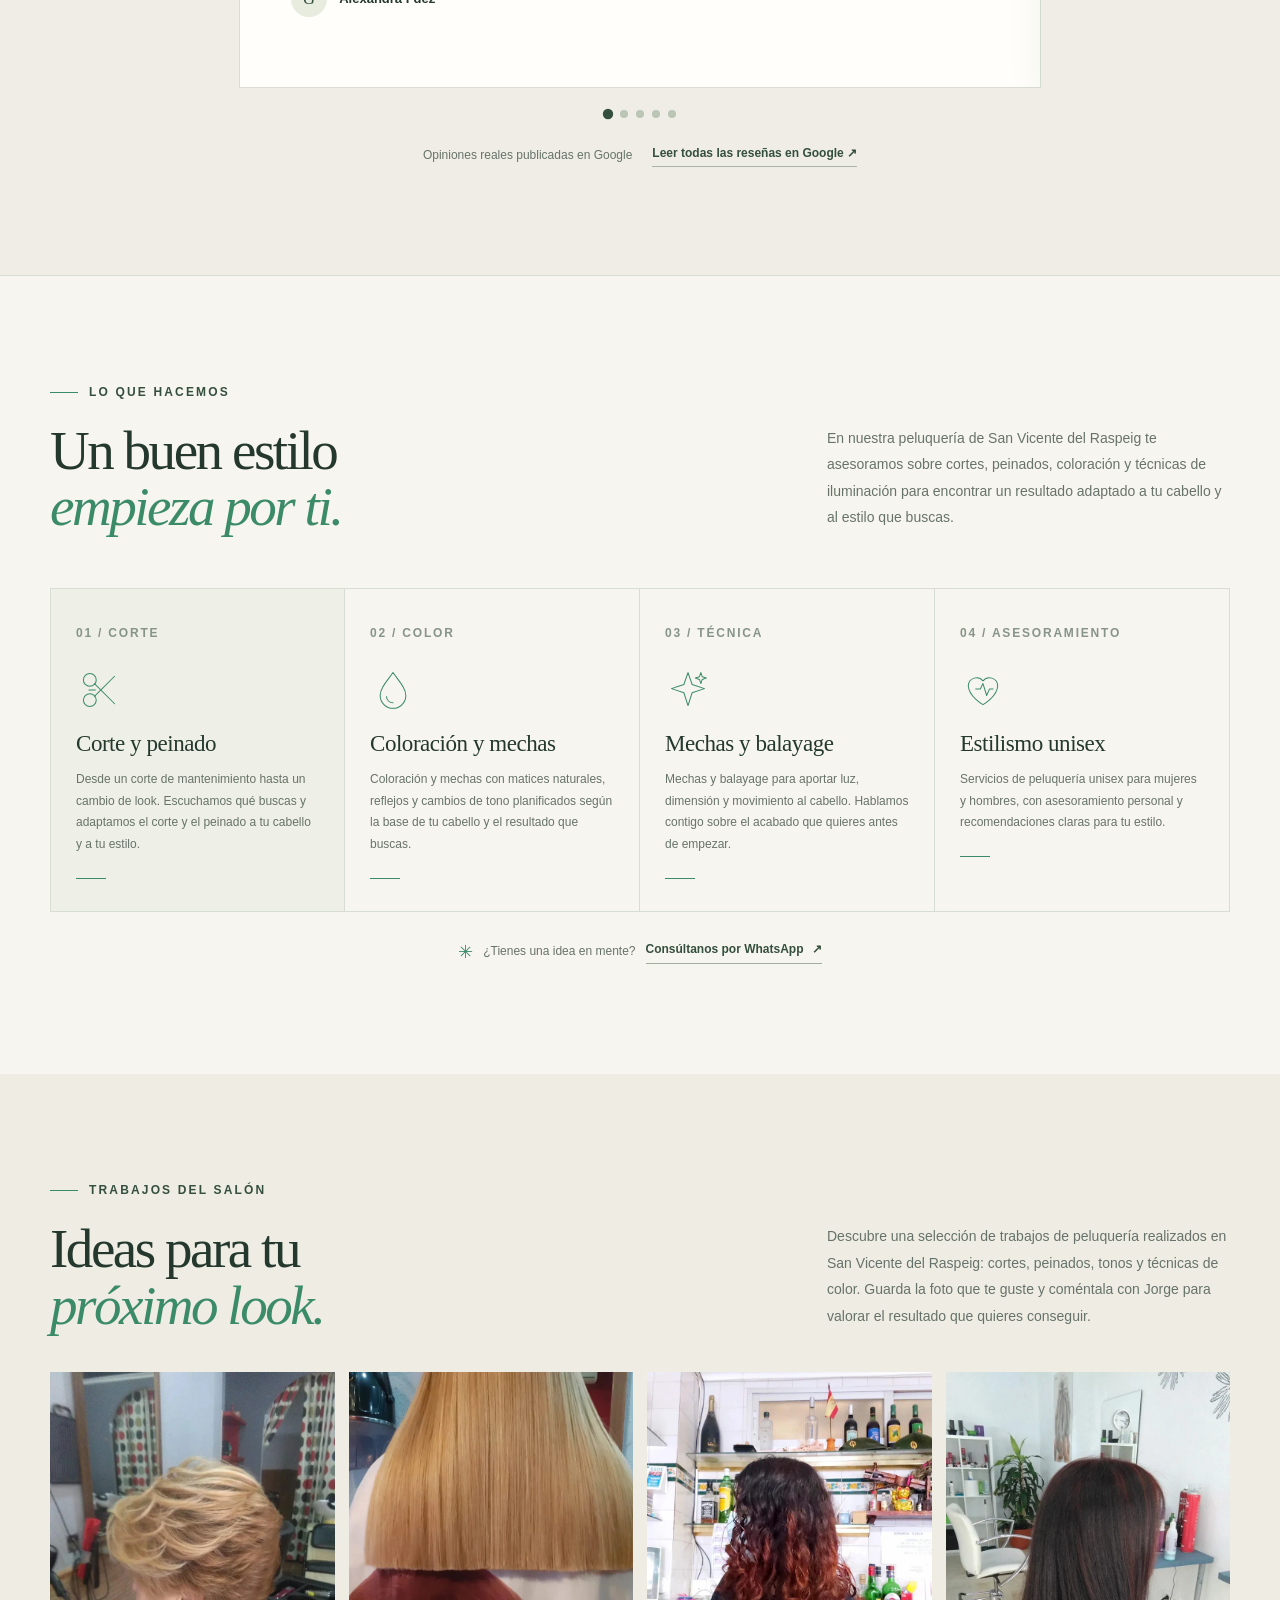
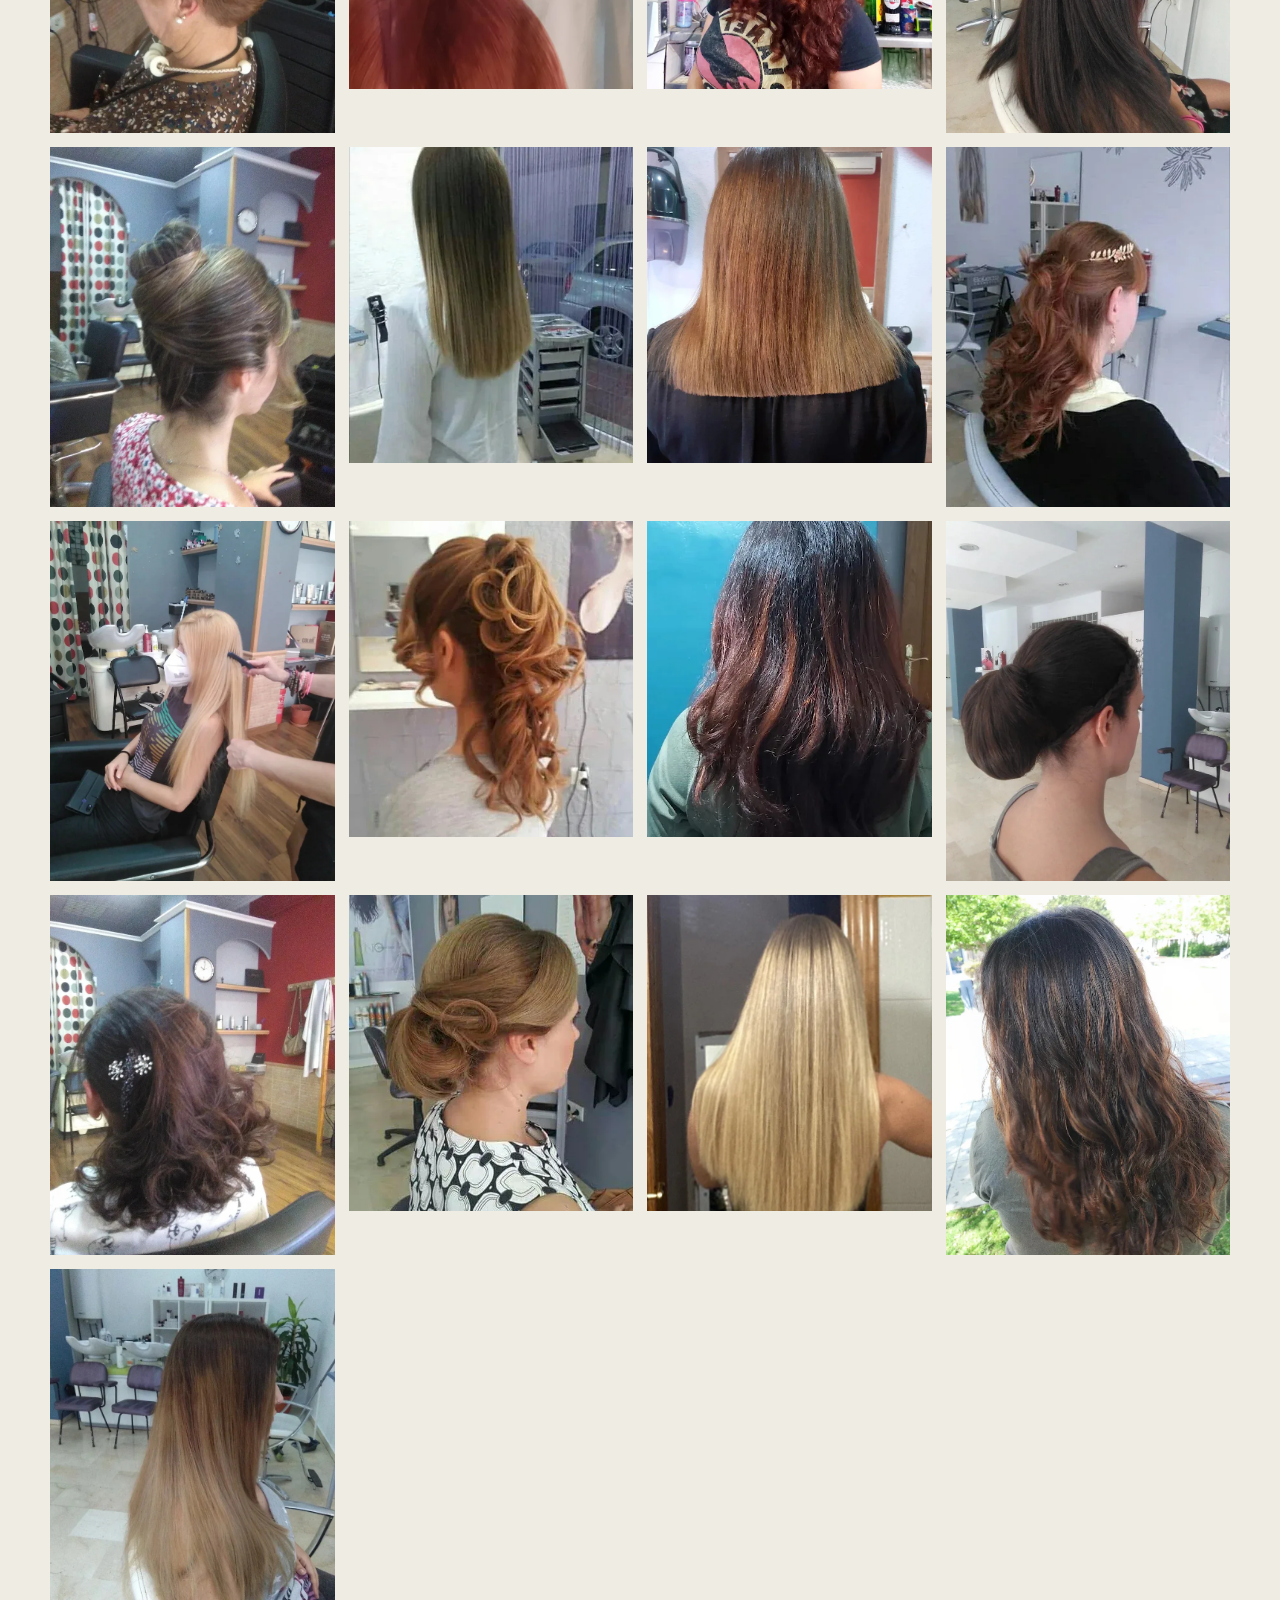
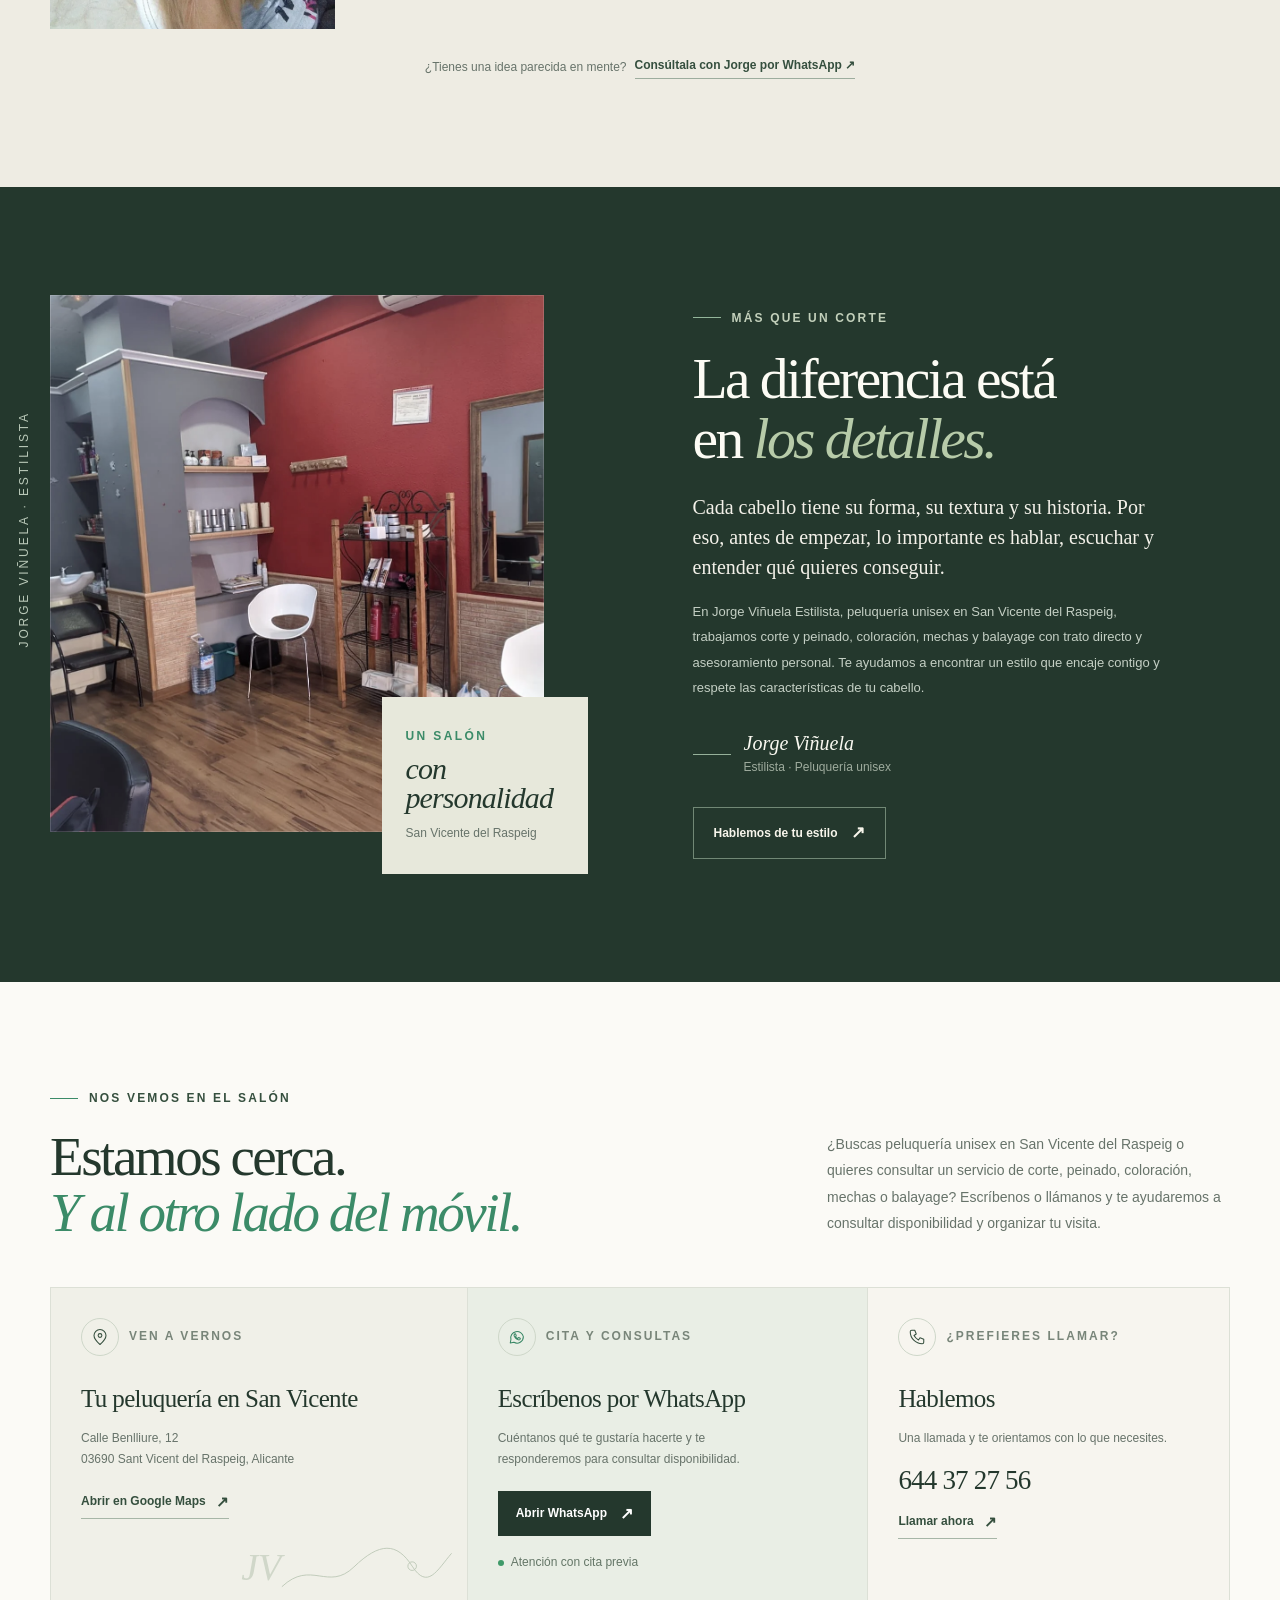
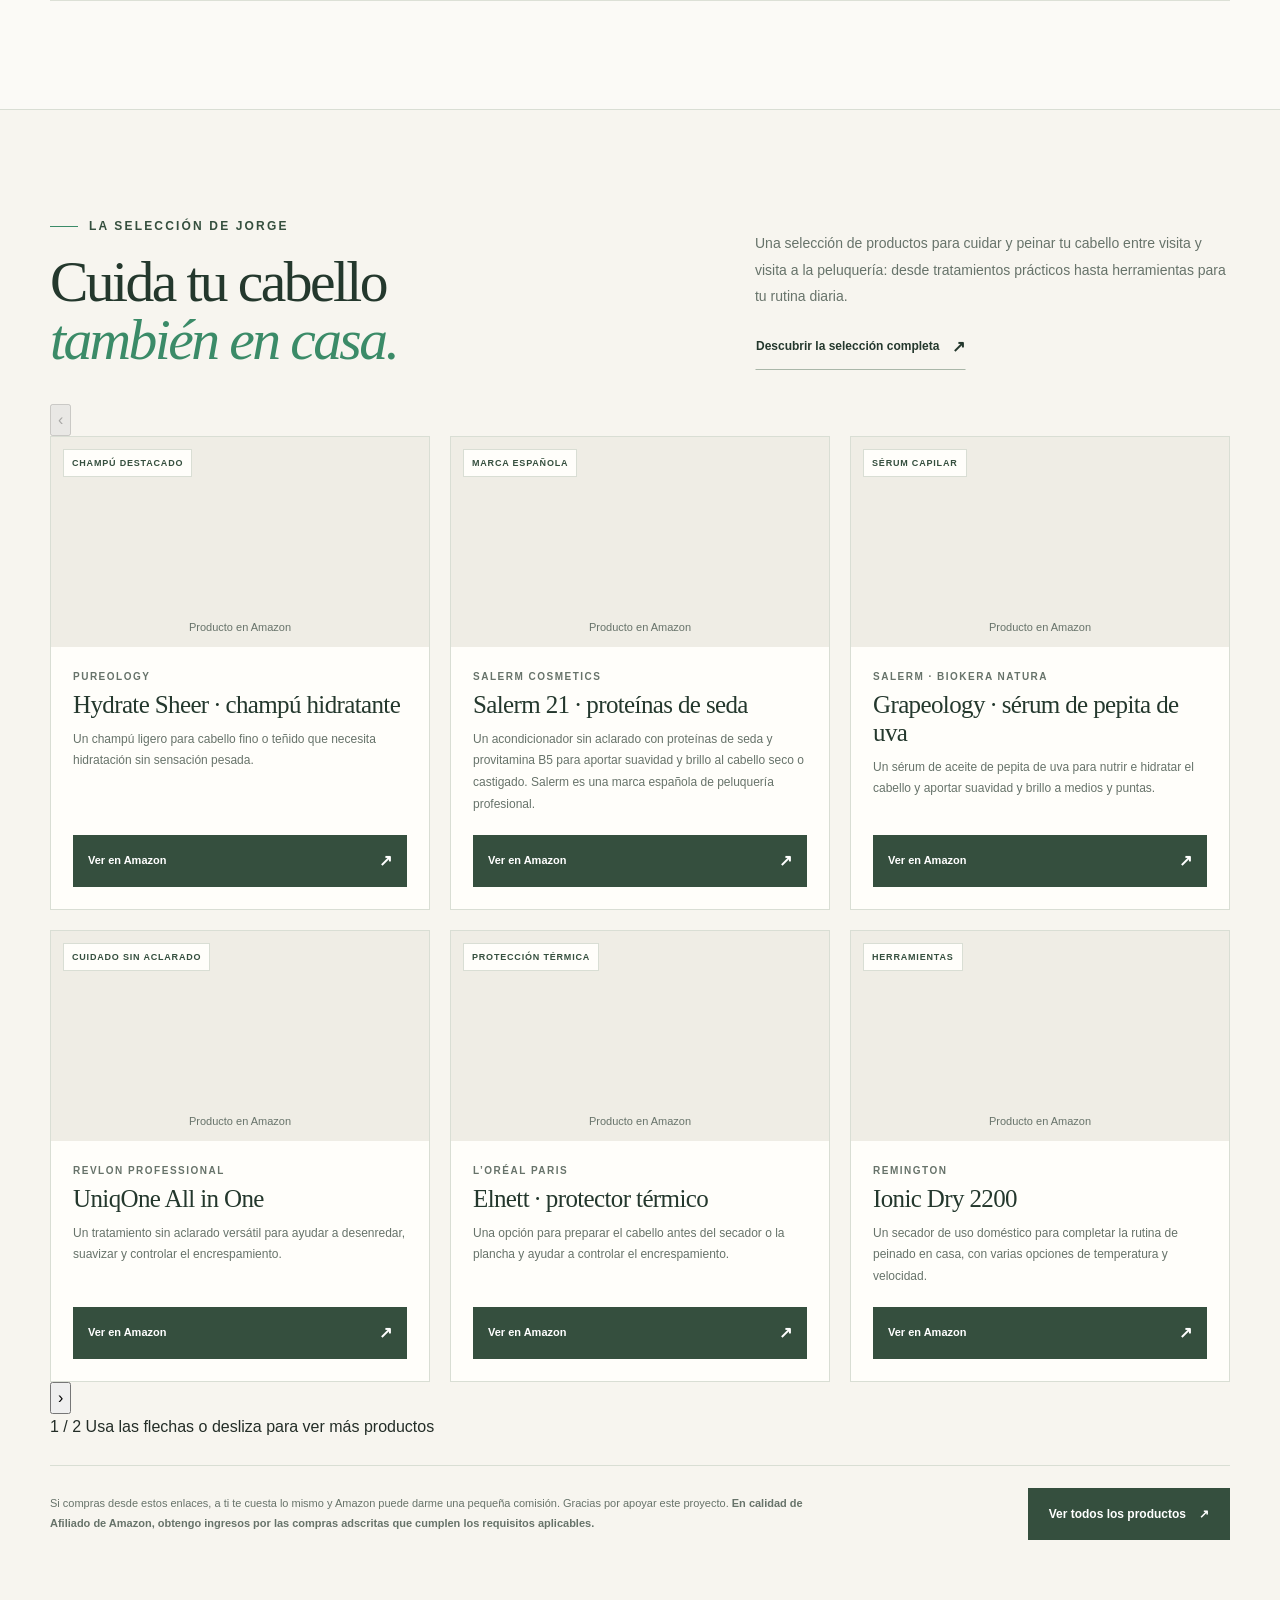
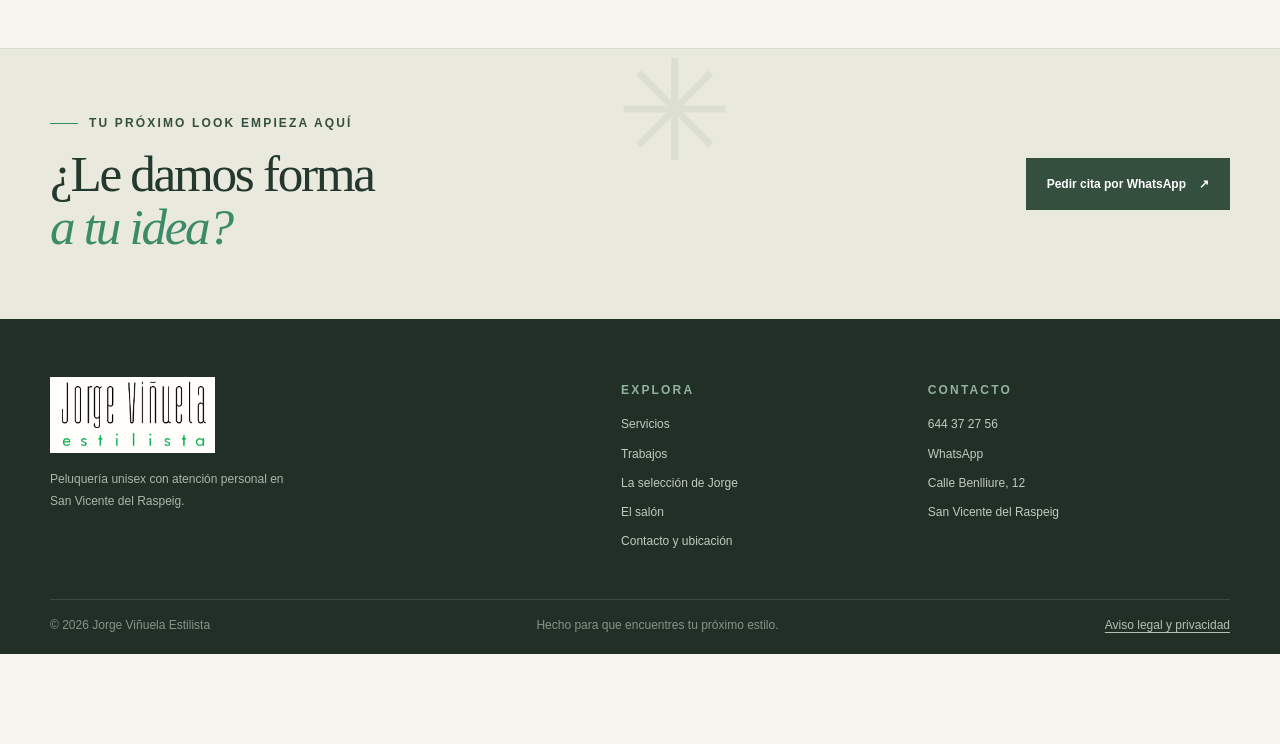
==== commit 2e894201: "Mueve productos y añade carrusel en la home" ====
--- a/index.html
+++ b/index.html
@@ -211,7 +211,6 @@
         </div>
       </div>
     </section>
-    <section class="final-cta"><div class="container final-cta-inner"><span class="final-spark" aria-hidden="true">✳</span><div><div class="eyebrow"><span class="eyebrow-line"></span> TU PRÓXIMO LOOK EMPIEZA AQUÍ</div><h2>¿Le damos forma<br><em>a tu idea?</em></h2></div><a class="button button-primary" href="https://wa.me/34644372756?text=Hola%2C%20Jorge.%20Me%20gustar%C3%ADa%20pedir%20cita%20en%20la%20peluquer%C3%ADa.%20%C2%BFQu%C3%A9%20disponibilidad%20tienes%3F" target="_blank" rel="noopener noreferrer">Pedir cita por WhatsApp <span aria-hidden="true">↗</span></a></div></section>
     <section class="home-picks section-pad" id="seleccion-jorge" aria-labelledby="home-picks-title">
       <div class="container">
         <div class="home-picks-heading">
@@ -224,7 +223,10 @@
             <a class="button button-text" href="/la-seleccion-de-jorge/">Descubrir la selección completa <span aria-hidden="true">↗</span></a>
           </div>
         </div>
-        <div class="home-picks-grid">
+        <div class="home-picks-carousel" aria-label="Carrusel de productos recomendados">
+          <button class="home-picks-arrow" type="button" data-home-picks-prev aria-label="Ver productos anteriores" disabled>‹</button>
+          <div class="home-picks-viewport" id="home-picks-viewport" tabindex="0" role="region" aria-label="Productos recomendados" aria-roledescription="carrusel">
+            <div class="home-picks-grid" id="home-picks-grid">
           <article class="home-pick-card">
             <a class="home-pick-image" href="https://www.amazon.es/dp/B09RPWB1L2?tag=astro210a-21" target="_blank" rel="sponsored nofollow noopener noreferrer" aria-label="Ver Hydrate Sheer · champú hidratante en Amazon">
               <span class="home-pick-badge">CHAMPÚ DESTACADO</span>
@@ -297,12 +299,21 @@
               <a class="home-pick-link" href="https://www.amazon.es/dp/B08DJ18C85?tag=astro210a-21" target="_blank" rel="sponsored nofollow noopener noreferrer">Ver en Amazon <span aria-hidden="true">↗</span></a>
             </div>
           </article></div>
+          </div>
+          <button class="home-picks-arrow" type="button" data-home-picks-next aria-label="Ver más productos">›</button>
+        </div>
+        <div class="home-picks-carousel-meta">
+          <span id="home-picks-status" aria-live="polite">1 / 2</span>
+          <span>Usa las flechas o desliza para ver más productos</span>
+        </div>
         <div class="home-picks-bottom">
           <p>Si compras desde estos enlaces, a ti te cuesta lo mismo y Amazon puede darme una pequeña comisión. Gracias por apoyar este proyecto. <strong>En calidad de Afiliado de Amazon, obtengo ingresos por las compras adscritas que cumplen los requisitos aplicables.</strong></p>
           <a class="button button-primary" href="/la-seleccion-de-jorge/">Ver todos los productos <span aria-hidden="true">↗</span></a>
         </div>
       </div>
     </section>
+    <section class="final-cta"><div class="container final-cta-inner"><span class="final-spark" aria-hidden="true">✳</span><div><div class="eyebrow"><span class="eyebrow-line"></span> TU PRÓXIMO LOOK EMPIEZA AQUÍ</div><h2>¿Le damos forma<br><em>a tu idea?</em></h2></div><a class="button button-primary" href="https://wa.me/34644372756?text=Hola%2C%20Jorge.%20Me%20gustar%C3%ADa%20pedir%20cita%20en%20la%20peluquer%C3%ADa.%20%C2%BFQu%C3%A9%20disponibilidad%20tienes%3F" target="_blank" rel="noopener noreferrer">Pedir cita por WhatsApp <span aria-hidden="true">↗</span></a></div></section>
+    
   </main>
   <footer class="site-footer"><div class="container footer-main"><div class="footer-brand"><a class="brand brand-footer" href="#inicio" aria-label="Volver al inicio"><img src="assets/logo.png" alt="Jorge Viñuela Estilista, peluquería unisex en San Vicente del Raspeig" width="252" height="120"></a><p>Peluquería unisex con atención personal en San Vicente del Raspeig.</p></div><div class="footer-nav"><span class="footer-heading">EXPLORA</span><a href="#servicios">Servicios</a><a href="#galeria">Trabajos</a><a href="/la-seleccion-de-jorge/">La selección de Jorge</a><a href="#salon">El salón</a><a href="#ubicacion">Contacto y ubicación</a></div><div class="footer-nav"><span class="footer-heading">CONTACTO</span><a href="tel:+34644372756">644 37 27 56</a><a href="https://wa.me/34644372756?text=Hola%2C%20Jorge.%20Me%20gustar%C3%ADa%20pedir%20cita." target="_blank" rel="noopener noreferrer">WhatsApp</a><span>Calle Benlliure, 12</span><span>San Vicente del Raspeig</span></div></div><div class="container footer-bottom"><span>© <span id="year">2026</span> Jorge Viñuela Estilista</span><span>Hecho para que encuentres tu próximo estilo.</span><a href="aviso-legal.html">Aviso legal y privacidad</a></div></footer>
   <div class="mobile-contact-bar" aria-label="Acciones rápidas de contacto">
